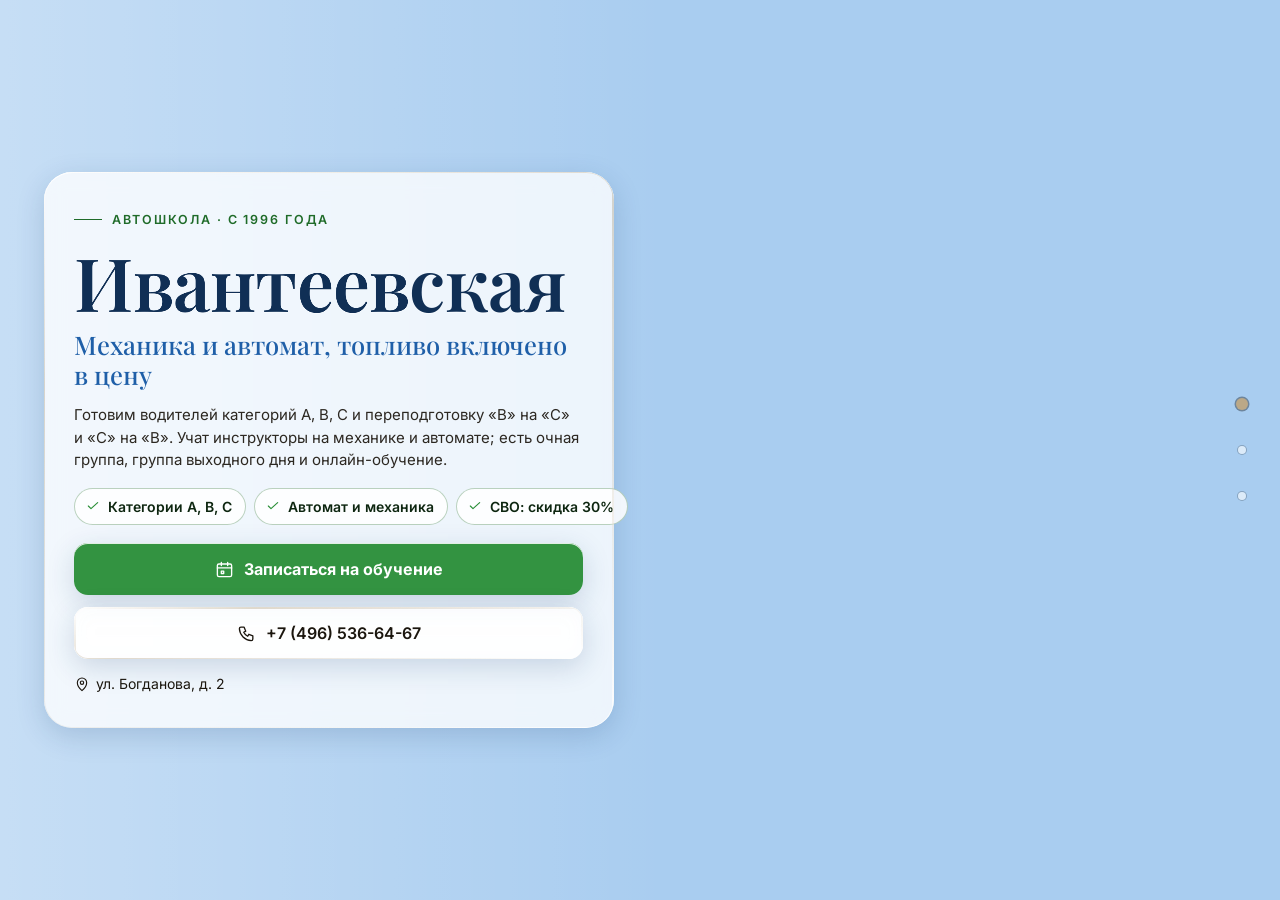
==== index.html @ 2551a3f9 "Автошкола: этап 1 — главная, цены, контакты" ====
<!DOCTYPE html>
<html lang="ru" data-theme="light">
<head>
<meta charset="utf-8">
<meta name="viewport" content="width=device-width, initial-scale=1, viewport-fit=cover">
<title>Ивантеевская школа ДОСААФ — права A, B, C в Ивантеевке, от 30 000 ₽</title>
<meta name="description" content="Автошкола в Ивантеевке, ул. Богданова, 2: категории A, B, C, переподготовка, механика и автомат, топливо включено. Курсы от 30 000 ₽. Телефон +7 (496) 536-64-67.">
<meta name="robots" content="noindex, nofollow, noarchive">
<meta name="geo.region" content="RU-SPE">
<meta name="geo.placename" content="Санкт-Петербург">
<meta name="geo.position" content="59.8944504;30.4585142">
<meta name="ICBM" content="59.8944504, 30.4585142">
<meta property="og:type" content="website">
<meta property="og:locale" content="ru_RU">
<meta property="og:site_name" content="Автошкола «Ивантеевская школа ДОСААФ»">
<meta property="og:title" content="Ивантеевская школа ДОСААФ — права A, B, C в Ивантеевке, от 30 000 ₽">
<meta property="og:description" content="Автошкола в Ивантеевке, ул. Богданова, 2: категории A, B, C, переподготовка, механика и автомат, топливо включено. Курсы от 30 000 ₽. Телефон +7 (496) 536-64-67.">
<meta name="twitter:card" content="summary_large_image">
<meta name="twitter:title" content="Ивантеевская школа ДОСААФ — права A, B, C в Ивантеевке, от 30 000 ₽">
<meta name="twitter:description" content="Автошкола в Ивантеевке, ул. Богданова, 2: категории A, B, C, переподготовка, механика и автомат, топливо включено. Курсы от 30 000 ₽. Телефон +7 (496) 536-64-67.">
<meta name="theme-color" content="#f0fef2">
<link rel="icon" href="data:image/svg+xml,%3Csvg%20xmlns%3D%22http%3A//www.w3.org/2000/svg%22%20viewBox%3D%220%200%2064%2064%22%3E%3Crect%20width%3D%2264%22%20height%3D%2264%22%20rx%3D%2214%22%20fill%3D%22%231f5fa8%22/%3E%3Ccircle%20cx%3D%2232%22%20cy%3D%2232%22%20r%3D%2217%22%20fill%3D%22none%22%20stroke%3D%22%23fff%22%20stroke-width%3D%225%22/%3E%3Ccircle%20cx%3D%2232%22%20cy%3D%2232%22%20r%3D%225%22%20fill%3D%22%23ffc54d%22/%3E%3C/svg%3E">
<script>document.documentElement.classList.add('js');try{var _i=parseInt(localStorage.getItem('nb_fs2'),10),_f=[1,1.15,1.3,1.5][_i];if(_f)document.documentElement.style.setProperty('--fs',_f)}catch(e){}</script>
<style id="hero-timing">:root{--hero-d:1.2s}</style>
<link rel="preload" as="image" href="img/hero-poster.jpg" fetchpriority="high">
<!-- шрифты лежат внутри сайта: Google Fonts у российской аудитории режется -->
<style>
@font-face{font-family:'Inter';font-style:normal;font-weight:400;font-display:swap;src:url(assets/fonts/inter-400-cyrillic-ext.woff2) format('woff2');unicode-range:U+0460-052F, U+1C80-1C8A, U+20B4, U+2DE0-2DFF, U+A640-A69F, U+FE2E-FE2F}
@font-face{font-family:'Inter';font-style:normal;font-weight:400;font-display:swap;src:url(assets/fonts/inter-400-cyrillic.woff2) format('woff2');unicode-range:U+0301, U+0400-045F, U+0490-0491, U+04B0-04B1, U+2116}
@font-face{font-family:'Inter';font-style:normal;font-weight:400;font-display:swap;src:url(assets/fonts/inter-400-latin-ext.woff2) format('woff2');unicode-range:U+0100-02BA, U+02BD-02C5, U+02C7-02CC, U+02CE-02D7, U+02DD-02FF, U+0304, U+0308, U+0329, U+1D00-1DBF, U+1E00-1E9F, U+1EF2-1EFF, U+2020, U+20A0-20AB, U+20AD-20C0, U+2113, U+2C60-2C7F, U+A720-A7FF}
@font-face{font-family:'Inter';font-style:normal;font-weight:400;font-display:swap;src:url(assets/fonts/inter-400-latin.woff2) format('woff2');unicode-range:U+0000-00FF, U+0131, U+0152-0153, U+02BB-02BC, U+02C6, U+02DA, U+02DC, U+0304, U+0308, U+0329, U+2000-206F, U+20AC, U+2122, U+2191, U+2193, U+2212, U+2215, U+FEFF, U+FFFD}
@font-face{font-family:'Inter';font-style:normal;font-weight:500;font-display:swap;src:url(assets/fonts/inter-500-cyrillic-ext.woff2) format('woff2');unicode-range:U+0460-052F, U+1C80-1C8A, U+20B4, U+2DE0-2DFF, U+A640-A69F, U+FE2E-FE2F}
@font-face{font-family:'Inter';font-style:normal;font-weight:500;font-display:swap;src:url(assets/fonts/inter-500-cyrillic.woff2) format('woff2');unicode-range:U+0301, U+0400-045F, U+0490-0491, U+04B0-04B1, U+2116}
@font-face{font-family:'Inter';font-style:normal;font-weight:500;font-display:swap;src:url(assets/fonts/inter-500-latin-ext.woff2) format('woff2');unicode-range:U+0100-02BA, U+02BD-02C5, U+02C7-02CC, U+02CE-02D7, U+02DD-02FF, U+0304, U+0308, U+0329, U+1D00-1DBF, U+1E00-1E9F, U+1EF2-1EFF, U+2020, U+20A0-20AB, U+20AD-20C0, U+2113, U+2C60-2C7F, U+A720-A7FF}
@font-face{font-family:'Inter';font-style:normal;font-weight:500;font-display:swap;src:url(assets/fonts/inter-500-latin.woff2) format('woff2');unicode-range:U+0000-00FF, U+0131, U+0152-0153, U+02BB-02BC, U+02C6, U+02DA, U+02DC, U+0304, U+0308, U+0329, U+2000-206F, U+20AC, U+2122, U+2191, U+2193, U+2212, U+2215, U+FEFF, U+FFFD}
@font-face{font-family:'Inter';font-style:normal;font-weight:600;font-display:swap;src:url(assets/fonts/inter-600-cyrillic-ext.woff2) format('woff2');unicode-range:U+0460-052F, U+1C80-1C8A, U+20B4, U+2DE0-2DFF, U+A640-A69F, U+FE2E-FE2F}
@font-face{font-family:'Inter';font-style:normal;font-weight:600;font-display:swap;src:url(assets/fonts/inter-600-cyrillic.woff2) format('woff2');unicode-range:U+0301, U+0400-045F, U+0490-0491, U+04B0-04B1, U+2116}
@font-face{font-family:'Inter';font-style:normal;font-weight:600;font-display:swap;src:url(assets/fonts/inter-600-latin-ext.woff2) format('woff2');unicode-range:U+0100-02BA, U+02BD-02C5, U+02C7-02CC, U+02CE-02D7, U+02DD-02FF, U+0304, U+0308, U+0329, U+1D00-1DBF, U+1E00-1E9F, U+1EF2-1EFF, U+2020, U+20A0-20AB, U+20AD-20C0, U+2113, U+2C60-2C7F, U+A720-A7FF}
@font-face{font-family:'Inter';font-style:normal;font-weight:600;font-display:swap;src:url(assets/fonts/inter-600-latin.woff2) format('woff2');unicode-range:U+0000-00FF, U+0131, U+0152-0153, U+02BB-02BC, U+02C6, U+02DA, U+02DC, U+0304, U+0308, U+0329, U+2000-206F, U+20AC, U+2122, U+2191, U+2193, U+2212, U+2215, U+FEFF, U+FFFD}
@font-face{font-family:'Inter';font-style:normal;font-weight:700;font-display:swap;src:url(assets/fonts/inter-700-cyrillic-ext.woff2) format('woff2');unicode-range:U+0460-052F, U+1C80-1C8A, U+20B4, U+2DE0-2DFF, U+A640-A69F, U+FE2E-FE2F}
@font-face{font-family:'Inter';font-style:normal;font-weight:700;font-display:swap;src:url(assets/fonts/inter-700-cyrillic.woff2) format('woff2');unicode-range:U+0301, U+0400-045F, U+0490-0491, U+04B0-04B1, U+2116}
@font-face{font-family:'Inter';font-style:normal;font-weight:700;font-display:swap;src:url(assets/fonts/inter-700-latin-ext.woff2) format('woff2');unicode-range:U+0100-02BA, U+02BD-02C5, U+02C7-02CC, U+02CE-02D7, U+02DD-02FF, U+0304, U+0308, U+0329, U+1D00-1DBF, U+1E00-1E9F, U+1EF2-1EFF, U+2020, U+20A0-20AB, U+20AD-20C0, U+2113, U+2C60-2C7F, U+A720-A7FF}
@font-face{font-family:'Inter';font-style:normal;font-weight:700;font-display:swap;src:url(assets/fonts/inter-700-latin.woff2) format('woff2');unicode-range:U+0000-00FF, U+0131, U+0152-0153, U+02BB-02BC, U+02C6, U+02DA, U+02DC, U+0304, U+0308, U+0329, U+2000-206F, U+20AC, U+2122, U+2191, U+2193, U+2212, U+2215, U+FEFF, U+FFFD}
@font-face{font-family:'Playfair Display';font-style:normal;font-weight:500;font-display:swap;src:url(assets/fonts/playfair-display-500-cyrillic.woff2) format('woff2');unicode-range:U+0301, U+0400-045F, U+0490-0491, U+04B0-04B1, U+2116}
@font-face{font-family:'Playfair Display';font-style:normal;font-weight:500;font-display:swap;src:url(assets/fonts/playfair-display-500-latin-ext.woff2) format('woff2');unicode-range:U+0100-02BA, U+02BD-02C5, U+02C7-02CC, U+02CE-02D7, U+02DD-02FF, U+0304, U+0308, U+0329, U+1D00-1DBF, U+1E00-1E9F, U+1EF2-1EFF, U+2020, U+20A0-20AB, U+20AD-20C0, U+2113, U+2C60-2C7F, U+A720-A7FF}
@font-face{font-family:'Playfair Display';font-style:normal;font-weight:500;font-display:swap;src:url(assets/fonts/playfair-display-500-latin.woff2) format('woff2');unicode-range:U+0000-00FF, U+0131, U+0152-0153, U+02BB-02BC, U+02C6, U+02DA, U+02DC, U+0304, U+0308, U+0329, U+2000-206F, U+20AC, U+2122, U+2191, U+2193, U+2212, U+2215, U+FEFF, U+FFFD}
@font-face{font-family:'Playfair Display';font-style:normal;font-weight:600;font-display:swap;src:url(assets/fonts/playfair-display-600-cyrillic.woff2) format('woff2');unicode-range:U+0301, U+0400-045F, U+0490-0491, U+04B0-04B1, U+2116}
@font-face{font-family:'Playfair Display';font-style:normal;font-weight:600;font-display:swap;src:url(assets/fonts/playfair-display-600-latin-ext.woff2) format('woff2');unicode-range:U+0100-02BA, U+02BD-02C5, U+02C7-02CC, U+02CE-02D7, U+02DD-02FF, U+0304, U+0308, U+0329, U+1D00-1DBF, U+1E00-1E9F, U+1EF2-1EFF, U+2020, U+20A0-20AB, U+20AD-20C0, U+2113, U+2C60-2C7F, U+A720-A7FF}
@font-face{font-family:'Playfair Display';font-style:normal;font-weight:600;font-display:swap;src:url(assets/fonts/playfair-display-600-latin.woff2) format('woff2');unicode-range:U+0000-00FF, U+0131, U+0152-0153, U+02BB-02BC, U+02C6, U+02DA, U+02DC, U+0304, U+0308, U+0329, U+2000-206F, U+20AC, U+2122, U+2191, U+2193, U+2212, U+2215, U+FEFF, U+FFFD}
/* ===== Notary site — generator stylesheet (light warm base, dark theme by toggle) ===== */
:root{
  --p100:#665230; --p90:#97825e; --p80:#bba887; --p70:#c2b9a9; --p50:#dad5ce; --p40:#e0dedb;
  --p30:#eeece9; --p20:#f1f1f0; --p10:#f8f8f8; --n100:#0e0f11; --n90:#3c404b; --n10:#fff;

  --bg:var(--p10); --bg2:var(--p20); --bg3:var(--p30); --card:var(--n10); --text:var(--n100); --muted:var(--n90);
  --line:var(--p50); --line2:var(--p40); --accent:var(--p90); --accent-d:var(--p100); --accent-l:var(--p80); --accent-soft:var(--p30);
  --on-accent:#fff; --shadow:0 1px 10px rgba(51,51,51,.10); --shadow-lg:0 12px 40px rgba(30,24,10,.14);
  --hero-ov1:rgba(14,15,17,.72); --hero-ov2:rgba(14,15,17,.30); --sec-ov:rgba(248,248,248,.72);
  --ok:#2e8b57; --bad:#b4453b;
  /* те же цвета составляющими: rgba() понимают все браузеры, color-mix() — нет */
  --bg-rgb:248,248,248; --card-rgb:255,255,255; --accent-rgb:151,130,94; --ok-rgb:46,139,87;

  --zc:var(--fs); --fs:1; --vwu:calc(1vw / var(--fs)); --vhu:calc(1vh / var(--fs));   /* масштаб текста (А−/А+) и «честные» vw/vh под ним */
  --hdr-h:68px; --bar-h:70px; --vh:calc(100*var(--vhu)); --gap:24px; --radius:14px; --radius-s:10px;
  --font:"Inter",Tahoma,Arial,sans-serif; --serif:"Playfair Display",Georgia,"Times New Roman",serif;
  --ease:cubic-bezier(.65,.05,.36,1); --speed:520ms;
}
html[data-theme="dark"]{
  --bg:#17150f; --bg2:#1d1a13; --bg3:#252117; --card:#221e15; --text:#f1ebdf; --muted:#b9ae98;
  --line:#3a3325; --line2:#2f2a1e; --accent:#c9b17f; --accent-d:#e0cf9f; --accent-l:#8d7b58; --accent-soft:#2a251a;
  --on-accent:#17150f; --shadow:0 1px 12px rgba(0,0,0,.45); --shadow-lg:0 14px 40px rgba(0,0,0,.55);
  --hero-ov1:rgba(10,9,6,.80); --hero-ov2:rgba(10,9,6,.40); --sec-ov:rgba(16,15,12,.76);
  --bg-rgb:23,21,15; --card-rgb:34,30,21; --accent-rgb:201,177,127;
}

*,*::before,*::after{box-sizing:border-box}
/* А−/А+: весь сайт — шапка, плашки, меню, формы, окна — растёт пропорционально, как при увеличении масштаба в браузере */
html{-webkit-text-size-adjust:100%;scroll-behavior:auto;zoom:var(--fs,1)}
html,body{height:100%;margin:0;overflow:hidden;background:var(--bg);color:var(--text);
  font-family:var(--font);font-size:16px;line-height:1.55;-webkit-font-smoothing:antialiased}
body{overscroll-behavior:none;position:relative}
a{color:inherit;text-decoration:none}
img{display:block;max-width:100%}
button{font:inherit;color:inherit;background:none;border:0;padding:0;cursor:pointer}
input,select,textarea{font:inherit;color:inherit}
h1,h2,h3,h4,p{margin:0}
ul{margin:0;padding:0;list-style:none}
svg{display:block}
.ico{width:22px;height:22px;stroke:currentColor;fill:none;stroke-width:1.7;stroke-linecap:round;stroke-linejoin:round;flex:none}
.vh{position:absolute!important;width:1px;height:1px;overflow:hidden;clip:rect(0 0 0 0);white-space:nowrap}

/* ---------- typography helpers ---------- */
.kicker{display:inline-flex;align-items:center;gap:10px;font-size:13px;font-weight:600;letter-spacing:.14em;text-transform:uppercase;color:var(--accent)}
.kicker::before{content:"";width:28px;height:1px;background:var(--accent)}
.h2{font-size:clamp(26px,calc(3.2*var(--vwu,1vw)),40px);font-weight:600;letter-spacing:-.02em;line-height:1.12;margin-top:10px}
.lead{color:var(--muted);font-size:17px;max-width:640px;margin-top:12px}
.sec-head{margin-bottom:28px}
#contacts .sec-head{margin-bottom:18px}

/* ---------- buttons ---------- */
.btn{display:inline-flex;align-items:center;justify-content:center;gap:10px;min-height:48px;padding:0 22px;border-radius:999px;
  font-weight:600;font-size:15px;line-height:1;border:1.5px solid transparent;transition:background .25s,color .25s,border-color .25s,transform .2s,box-shadow .25s;white-space:nowrap}
.btn:active{transform:translateY(1px)}
.btn-primary{background:var(--accent-d);color:var(--on-accent);border-color:var(--accent-d)}
.btn-primary:hover{background:var(--accent);border-color:var(--accent);color:#fff}
html[data-theme="dark"] .btn-primary:hover{color:#17150f}
.btn-ghost{border-color:var(--line);color:var(--text);background:var(--card)}
.btn-ghost:hover{border-color:var(--accent);color:var(--accent-d)}
.btn-light{background:rgba(255,255,255,.14);color:#fff;border-color:rgba(255,255,255,.55);backdrop-filter:blur(6px)}
.btn-light:hover{background:#fff;color:var(--n100)}
.btn-white{background:#fff;color:var(--n100);border-color:#fff}
.btn-white:hover{background:var(--p30);border-color:var(--p30)}
.btn .ico{width:18px;height:18px}
.btn-sm{min-height:44px;padding:0 16px;font-size:14px}

/* ---------- header ---------- */
.hdr{position:fixed;top:0;left:0;right:0;height:var(--hdr-h);z-index:200;display:flex;align-items:center;
  zoom:calc(1 / var(--zc,1)); --vwu:1vw; --vhu:1vh;   /* А−/А+ шапку не трогают: она всегда как при 100 % (страница в zoom, шапка — встречный zoom) */
  background:rgba(var(--bg-rgb),.88);backdrop-filter:blur(12px);-webkit-backdrop-filter:blur(12px);
  border-bottom:1px solid var(--line2);transition:background .3s}
.hdr-in{width:100%;max-width:1280px;margin:0 auto;padding:0 28px;display:flex;align-items:center;gap:24px}
.brand{display:flex;align-items:center;gap:12px;min-width:0;min-height:44px}
.mono-img{object-fit:contain;background:#fff;padding:2px;box-sizing:border-box}
.mono{width:42px;height:42px;border-radius:12px;background:var(--accent-d);color:var(--on-accent);display:grid;place-items:center;
  font-family:var(--serif);font-size:20px;font-weight:600;flex:none;letter-spacing:.02em}
.brand-t{display:flex;flex-direction:column;line-height:1.15;min-width:0}
.brand-n{font-weight:600;font-size:15px;white-space:nowrap;overflow:hidden;text-overflow:ellipsis}
.brand-s{font-size:13px;color:var(--muted);white-space:nowrap;overflow:hidden;text-overflow:ellipsis}
.nav{display:flex;align-items:center;gap:4px;margin-left:auto}
.nav > li{position:relative}
.nav-a{display:inline-flex;align-items:center;gap:6px;min-height:44px;padding:10px 12px;border-radius:8px;font-size:14px;font-weight:500;color:var(--text);opacity:.8;transition:opacity .2s,background .2s}
.nav-a:hover,.nav-a.cur,.nav > li.open > .nav-a{opacity:1;background:var(--bg3)}
.nav-a .chev{width:14px;height:14px;transition:transform .25s}
.nav > li.open > .nav-a .chev{transform:rotate(180deg)}
.hdr-tools{display:flex;align-items:center;gap:6px;margin-left:8px}
.tool{width:44px;height:44px;border-radius:10px;display:grid;place-items:center;color:var(--text);opacity:.8;transition:background .2s,opacity .2s}
.tool:hover{background:var(--bg3);opacity:1}
.tool .ico{width:20px;height:20px}
.tool-lang{width:auto;padding:0 10px;gap:6px;font-size:13px;font-weight:600;letter-spacing:.04em;display:flex;align-items:center}
.lang-wrap{position:relative}
.lang-dd{position:absolute;right:0;top:calc(100% + 8px);background:var(--card);border:1px solid var(--line);border-radius:12px;box-shadow:var(--shadow-lg);
  padding:6px;min-width:190px;display:none;z-index:210}
.lang-wrap.open .lang-dd{display:block}
.lang-dd button,.lang-dd a{display:flex;width:100%;align-items:center;gap:10px;min-height:44px;padding:9px 12px;border-radius:8px;font-size:14px;text-align:left}
.lang-dd button:hover,.lang-dd a:hover{background:var(--bg3)}
.lang-dd button.cur,.lang-dd a.cur{color:var(--accent-d);font-weight:600}
.lang-dd b{font-size:13px;letter-spacing:.08em;width:26px;color:var(--muted)}
.hdr-book{margin-left:4px}
.burger{display:none}
.moon,.sun{display:none}
html[data-theme="dark"] .sun{display:block}
html:not([data-theme="dark"]) .moon{display:block}

/* mega menu */
.mega{position:absolute;left:50%;top:calc(100% + 10px);transform:translateX(-50%);width:min(980px,calc(calc(100*var(--vwu,1vw)) - 40px));
  background:var(--card);border:1px solid var(--line);border-radius:16px;box-shadow:var(--shadow-lg);padding:20px;display:none;z-index:210}
.nav > li.open > .mega{display:block}
.mega-head{display:flex;justify-content:space-between;align-items:baseline;gap:16px;padding:0 6px 14px;border-bottom:1px solid var(--line2);margin-bottom:12px}
.mega-head b{font-size:14px}
.mega-head span{font-size:13px;color:var(--muted)}
.mega-grid{display:grid;grid-template-columns:repeat(2,1fr);gap:4px}
.mega-it{display:flex;gap:12px;align-items:flex-start;padding:10px 12px;border-radius:10px;text-align:left;width:100%;transition:background .2s}
.mega-it:hover{background:var(--bg3)}
.mega-it .cic{width:38px;height:38px;border-radius:10px;background:var(--accent-soft);color:var(--accent-d);display:grid;place-items:center;flex:none}
.mega-it .cic .ico{width:20px;height:20px}
.mega-it b{display:block;font-size:14px;font-weight:600}
.mega-it small{display:block;font-size:13px;color:var(--muted);line-height:1.35;margin-top:2px}
.mega-it em{font-style:normal;font-size:13px;color:var(--accent);margin-top:3px;display:block}

/* mobile menu */
.mmenu{position:fixed;top:calc(var(--hdr-h) / var(--zc,1));left:0;right:0;bottom:var(--bar-h);z-index:190;background:var(--bg);overflow-y:auto;padding:14px 18px 30px;display:none}
.mmenu.open{display:block}
.mmenu a,.mmenu .macc > button{display:flex;align-items:center;justify-content:space-between;width:100%;padding:14px 6px;border-bottom:1px solid var(--line2);font-size:17px;font-weight:500;text-align:left}
.mmenu .macc > button .chev{width:18px;height:18px;transition:transform .25s}
.mmenu .macc.open > button .chev{transform:rotate(180deg)}
.mmenu .macc-list{display:none;padding:4px 0 8px}
.mmenu .macc.open .macc-list{display:block}
.mmenu .macc-list button{display:flex;align-items:center;gap:12px;width:100%;padding:11px 8px;border-radius:10px;text-align:left;font-size:15px}
.mmenu .macc-list button:hover{background:var(--bg3)}
.mmenu .macc-list .cic{width:32px;height:32px;border-radius:8px;background:var(--accent-soft);color:var(--accent-d);display:grid;place-items:center;flex:none}
.mmenu .macc-list .cic .ico{width:17px;height:17px}
.mmenu-foot{display:flex;flex-wrap:wrap;gap:8px;margin-top:18px}
.mmenu-foot .btn{flex:1}

/* ---------- full-page scroller ---------- */
.fp{position:relative;width:100%;height:var(--vh);overflow:hidden}
.fp-track{will-change:transform;transition:transform var(--speed) var(--ease)}
.fp-track.no-anim{transition:none}
.sec{position:relative;height:var(--vh);width:100%;overflow:hidden}
.sec-scroll{height:100%;overflow-y:auto;overflow-x:hidden;display:flex;flex-direction:column;
  padding:calc(var(--hdr-h) / var(--zc,1) + 20px) 28px calc(var(--bar-h) + 96px);-webkit-overflow-scrolling:touch;scrollbar-width:thin;scrollbar-color:var(--line) transparent}
.wrap{margin:auto;width:100%;max-width:1180px}
.sec-alt{background:var(--bg2)}

/* reveal animation */
.rv{opacity:0;transform:translateY(18px);transition:opacity .7s ease,transform .7s ease;transition-delay:calc(var(--i,0) * 90ms)}
.sec.active .rv{opacity:1;transform:none}

/* side dots */
.dots{position:fixed;right:16px;top:50%;transform:translateY(-50%);z-index:150;display:flex;flex-direction:column;gap:2px}
.dots button{position:relative;width:44px;height:44px;display:grid;place-items:center}
.dots button::after{content:"";width:8px;height:8px;border-radius:50%;background:var(--muted);opacity:.45;transition:transform .25s,opacity .25s,background .25s}
.dots button:hover::after{opacity:.9}
.dots button.cur::after{background:var(--accent);opacity:1;transform:scale(1.5)}
.dots button span{position:absolute;right:32px;top:50%;transform:translateY(-50%) translateX(6px);background:var(--n100);color:#fff;font-size:13px;
  padding:5px 10px;border-radius:6px;white-space:nowrap;opacity:0;pointer-events:none;transition:opacity .2s,transform .2s}
.dots button:hover span{opacity:1;transform:translateY(-50%)}
.sec-hero ~ .dots{color:#fff}
body[data-sec="0"] .dots button::after{background:#fff}
body[data-sec="0"] .dots button.cur::after{background:var(--p80)}

.sec:not(.sec-hero) .sec-scroll{position:relative;z-index:1}

.status{display:inline-flex;align-items:center;gap:8px;padding:8px 14px 8px 10px;border-radius:999px;background:rgba(255,255,255,.12);border:1px solid rgba(255,255,255,.28);font-size:13px;backdrop-filter:blur(6px)}
.status i{width:9px;height:9px;border-radius:50%;background:#7bd389;box-shadow:0 0 0 3px rgba(123,211,137,.28)}
.status.closed i{background:#f08a7e;box-shadow:0 0 0 3px rgba(240,138,126,.28)}
.status.soon i{background:#f0c674;box-shadow:0 0 0 3px rgba(240,198,116,.28)}
.status span{opacity:.85}
.addr-link{display:inline-flex;align-items:center;gap:6px;border-bottom:1px solid currentColor;padding:13px 0 14px;margin:-13px 0 -14px;transition:color .2s}
.addr-link:hover{color:var(--accent)}
.addr-link .ico{width:16px;height:16px}

/* ---------- services ---------- */
.svc-grid{display:grid;grid-template-columns:repeat(5,1fr);gap:14px}
.svc{display:flex;flex-direction:column;align-items:flex-start;gap:10px;padding:18px 16px 16px;border-radius:var(--radius);background:var(--card);border:1px solid var(--line2);
  text-align:left;min-height:170px;transition:transform .25s,box-shadow .25s,border-color .25s;position:relative}
.svc:hover{transform:translateY(-3px);box-shadow:var(--shadow-lg);border-color:var(--accent-l)}
.svc .cic{width:44px;height:44px;border-radius:12px;background:var(--accent-soft);color:var(--accent-d);display:grid;place-items:center}
.svc b{font-size:15px;font-weight:600;line-height:1.3}
.svc small{font-size:13px;color:var(--muted);line-height:1.35}
.svc em{font-style:normal;font-size:13px;color:var(--accent);margin-top:auto;padding-top:6px;display:inline-flex;align-items:center;gap:4px}
.svc em .ico{width:12px;height:12px}

/* ---------- about ---------- */
.about{display:grid;grid-template-columns:1.15fr .85fr;gap:48px;align-items:start}
.about-txt p{color:var(--muted);margin-top:14px;font-size:16px}
.about-txt p:first-of-type{color:var(--text)}
.quote{margin-top:22px;padding:16px 20px;border-left:3px solid var(--accent);background:var(--card);border-radius:0 12px 12px 0;font-family:var(--serif);font-size:18px;line-height:1.45;color:var(--text)}
.creds{display:grid;gap:10px}
.cred{display:flex;gap:14px;align-items:center;padding:14px 16px;border-radius:12px;background:var(--card);border:1px solid var(--line2)}
.cred .cic{width:40px;height:40px;border-radius:10px;background:var(--accent-soft);color:var(--accent-d);display:grid;place-items:center;flex:none}
.cred .cic .ico{width:20px;height:20px}
.cred small{display:block;font-size:13px;color:var(--muted);text-transform:uppercase;letter-spacing:.06em}
.cred b{display:block;font-size:15px;font-weight:600;line-height:1.3}
.chips{display:flex;flex-wrap:wrap;gap:8px;margin-top:16px}
.chips li{padding:8px 14px;border-radius:999px;border:1px solid var(--accent-l);color:var(--accent-d);font-size:13.5px;font-weight:500;background:var(--card)}
.strong-lbl{margin-top:22px;font-size:13px;text-transform:uppercase;letter-spacing:.1em;color:var(--muted)}

/* ---------- how ---------- */
.steps{display:grid;grid-template-columns:repeat(5,1fr);gap:16px;position:relative;margin-top:14px}
.steps::before{content:"";position:absolute;left:8%;right:8%;top:30px;height:1px;background:var(--line)}
.step{position:relative;padding:0 8px}
.step-n{width:60px;height:60px;border-radius:50%;background:var(--card);border:1.5px solid var(--accent-l);color:var(--accent-d);display:grid;place-items:center;
  font-family:var(--serif);font-size:24px;font-weight:600;position:relative;z-index:1;transition:background .4s,color .4s}
.sec.active .step-n{animation:pop .6s var(--ease) both;animation-delay:calc(var(--i) * 140ms + 150ms)}
@keyframes pop{0%{transform:scale(.6);opacity:0}60%{transform:scale(1.08);opacity:1}100%{transform:scale(1)}}
.step b{display:block;margin-top:16px;font-size:17px;font-weight:600}
.step p{color:var(--muted);font-size:14.5px;margin-top:6px}

/* ---------- reviews ---------- */
.reviews{display:grid;grid-template-columns:300px 1fr;gap:28px;align-items:start}
.rsum{background:var(--card);border:1px solid var(--line2);border-radius:var(--radius);padding:26px 24px;text-align:center}
.rsum .big{font-family:var(--serif);font-size:64px;line-height:1;font-weight:500;color:var(--accent-d)}
.stars{display:inline-flex;gap:3px;--fill:100%}
.stars svg{width:20px;height:20px}
.stars .st{fill:var(--line);stroke:none}
.stars .st.on{fill:#e7b73b}
.stars .st.half{fill:url(#halfgrad)}
.rsum .stars{margin-top:8px}
.rsum p{color:var(--muted);font-size:13.5px;margin-top:10px;line-height:1.4}
.rsum .btn{margin-top:16px;width:100%}
.rsum .gis{display:block;margin:10px 0 -14px;padding:14px 0;font-size:13px;color:var(--accent-d);text-decoration:underline;text-underline-offset:3px}
.rgrid{display:grid;grid-template-columns:repeat(2,1fr);gap:14px}
.rev{background:var(--card);border:1px solid var(--line2);border-radius:var(--radius);padding:20px;display:flex;flex-direction:column;gap:10px}
.rev .stars svg{width:15px;height:15px}
.rev p{font-size:14.5px;line-height:1.5;flex:1}
.rev p::before{content:"“";font-family:var(--serif);color:var(--accent);font-size:22px;line-height:0;margin-right:4px;vertical-align:-6px}
.rev-meta{display:flex;flex-wrap:wrap;justify-content:space-between;gap:4px 10px;align-items:baseline;font-size:13px;color:var(--muted)}
.rev-meta b{color:var(--text);font-weight:600}
.rev-src{display:inline-flex;align-items:center;gap:5px;white-space:nowrap;margin-left:auto}
.rev-src i{width:6px;height:6px;border-radius:50%;background:var(--accent)}
.rev-sample{color:var(--muted);font-style:italic;opacity:.85}
.rev-real{color:var(--accent-d);font-weight:600}
.rev-real i{background:var(--ok)}
.rev-is-real{border-color:var(--accent-l)}
.demo-note{margin-top:14px;max-width:760px;font-size:13.5px;line-height:1.45;color:var(--muted);background:var(--accent-soft);
  border-left:3px solid var(--accent);border-radius:0 8px 8px 0;padding:8px 12px}
.rnote{margin-top:14px;font-size:13px;color:var(--muted)}

/* ---------- faq ---------- */
.faq{display:grid;grid-template-columns:1fr 1fr;gap:0 32px;align-items:start}
.faq-col{display:flex;flex-direction:column}
.fq{border-bottom:1px solid var(--line)}
.fq > button{display:flex;width:100%;align-items:center;justify-content:space-between;gap:16px;min-height:44px;padding:16px 4px;text-align:left;font-weight:600;font-size:15.5px;line-height:1.35}
.fq > button .pl{width:26px;height:26px;border-radius:50%;border:1px solid var(--line);display:grid;place-items:center;flex:none;color:var(--accent-d);transition:transform .3s,background .3s}
.fq > button .pl .ico{width:14px;height:14px}
.fq.open > button .pl{transform:rotate(45deg);background:var(--accent-soft)}
.fq-a{display:grid;grid-template-rows:0fr;transition:grid-template-rows .35s var(--ease)}
.fq.open .fq-a{grid-template-rows:1fr}
.fq-a > div{overflow:hidden}
.fq-a p{color:var(--muted);font-size:14.5px;padding:0 4px 16px;line-height:1.55}
.fq-a .faq-note{font-size:13px;color:var(--accent-d);padding-bottom:6px}
.fq-a .faq-note:empty{display:none}

/* ---------- contacts ---------- */
.contacts{display:grid;grid-template-columns:1fr 1.05fr 1fr;gap:18px;align-items:stretch}
.contacts .cbox{padding:16px 18px}
.cbox{background:var(--card);border:1px solid var(--line2);border-radius:var(--radius);padding:20px}
.cl{display:grid;gap:12px}
.cl li{display:flex;gap:12px;align-items:flex-start}
.cl .cic{width:36px;height:36px;border-radius:10px;background:var(--accent-soft);color:var(--accent-d);display:grid;place-items:center;flex:none}
.cl .cic .ico{width:18px;height:18px}
.cl small{display:block;font-size:13px;color:var(--muted);text-transform:uppercase;letter-spacing:.06em}
.cl b{display:block;font-weight:500;font-size:15px;line-height:1.4}
.cl a.tel,.cl a.mail{display:block;padding:14px 0;margin:-14px 0}
.cl a.tel:hover,.cl a.mail:hover{color:var(--accent-d)}
.hours-link{display:inline-block;font-size:13px;color:var(--accent-d);text-decoration:underline;text-underline-offset:3px;padding:14px 0;margin:-14px 0}
.cl .msgs{display:flex;gap:8px;margin-top:4px;flex-wrap:wrap}
.cl .msgs a{display:inline-flex;align-items:center;gap:6px;padding:6px 10px;border-radius:8px;border:1px solid var(--line);font-size:13px;min-height:44px}
.cl .msgs a .ico{width:16px;height:16px}
.mapbox{display:flex;flex-direction:column;gap:12px;padding:12px}
.map{flex:1;min-height:280px;border-radius:10px;overflow:hidden;border:1px solid var(--line);background:var(--bg3);position:relative}
.map iframe{width:100%;height:100%;border:0;position:absolute;inset:0}
.map-actions{display:flex;gap:8px;flex-wrap:wrap}
.map-actions .btn{flex:1;min-height:44px;font-size:14px;padding:0 12px}

/* form */
.form h3{font-size:19px;font-weight:600}
.form .fdesc{color:var(--muted);font-size:13.5px;margin-top:6px}
.fg{display:grid;gap:8px;margin-top:12px}
.f2{display:grid;grid-template-columns:1fr 1fr;gap:10px}
.fld{display:flex;flex-direction:column;gap:4px}
.fld label{font-size:13px;color:var(--muted);font-weight:500}
.fld input,.fld select,.fld textarea{width:100%;background:var(--bg);border:1px solid var(--line);border-radius:10px;padding:8px 12px;font-size:14px;transition:border-color .2s,box-shadow .2s;min-height:44px}
.fld textarea{min-height:48px;resize:vertical}
.fld input:focus,.fld select:focus,.fld textarea:focus{outline:0;border-color:var(--accent);box-shadow:0 0 0 3px rgba(var(--accent-rgb),.22)}
.fld.err input,.fld.err select{border-color:var(--bad)}
.ferr{font-size:13px;color:var(--bad);display:none}
.fld.err .ferr{display:block}
.fnote{font-size:13px;color:var(--muted);margin-top:8px;line-height:1.4}
.fok{display:none;margin-top:10px;padding:10px 12px;border-radius:10px;background:rgba(var(--ok-rgb),.12);color:var(--ok);font-size:13.5px}
.fok.show{display:block}

.foot{margin-top:18px;padding-top:12px;padding-left:250px;flex-wrap:nowrap;align-items:flex-start;border-top:1px solid var(--line2);display:flex;justify-content:space-between;gap:16px;flex-wrap:wrap;font-size:13px;color:var(--muted)}
.foot p{max-width:none}
.foot .fl{white-space:nowrap;flex:none}
.foot .fl a{margin-left:14px;padding:14px 0;margin-top:-14px;margin-bottom:-14px;display:inline-block;min-width:44px;text-align:center;text-decoration:underline;text-underline-offset:3px}

/* ---------- bottom bar ---------- */
.bar{position:fixed;inset:auto 0 0;z-index:300;background:var(--card);box-shadow:0 -1px 10px rgba(51,51,51,.1);border-top:1px solid var(--line2);
  padding:6px 0;padding-bottom:calc(6px + env(safe-area-inset-bottom,0px))}
.bar-in{display:flex;justify-content:space-around;align-items:center;max-width:1080px;margin:0 auto}
.bi{display:flex;flex-direction:column;align-items:center;gap:5px;padding:8px 24px;border-radius:10px;font-size:13.5px;line-height:1;color:var(--text);opacity:.65;
  transition:opacity .3s,background .3s,color .3s;flex:1;max-width:190px;min-width:0}
.bi span{white-space:nowrap;max-width:100%;overflow:hidden;text-overflow:ellipsis}
.bi .ico{width:24px;height:24px}
.bi:hover{opacity:1;background:var(--bg3)}
.bi.cur{opacity:1;color:var(--accent-d)}


/* ---------- modals ---------- */
.modal{position:fixed;inset:0;z-index:400;background:rgba(14,15,17,.62);display:none;align-items:center;justify-content:center;padding:20px}
.modal.open{display:flex}
.mbox{background:var(--card);color:var(--text);border-radius:18px;width:100%;max-width:560px;max-height:min(calc(86*var(--vhu,1vh)),860px);overflow:auto;padding:26px 26px 22px;position:relative;box-shadow:var(--shadow-lg);
  animation:mup .3s var(--ease)}
@keyframes mup{from{opacity:0;transform:translateY(16px) scale(.98)}to{opacity:1;transform:none}}
.mbox-lg{max-width:760px}
.mclose{position:absolute;top:12px;right:12px;width:44px;height:44px;border-radius:50%;display:grid;place-items:center;color:var(--muted)}
.mclose:hover{background:var(--bg3);color:var(--text)}
.mbox h3{font-size:22px;font-weight:600;padding-right:36px}
.mbox .msub{color:var(--muted);font-size:14px;margin-top:4px}
.hours-t{width:100%;border-collapse:collapse;margin-top:16px;font-size:15px}
.hours-t td{padding:9px 6px;border-bottom:1px solid var(--line2)}
.hours-t td:last-child{text-align:right;font-weight:500;white-space:nowrap}
.hours-t tr.today td{color:var(--accent-d);font-weight:600}
.hours-t tr.today td:first-child::after{content:" · " attr(data-today);font-weight:400;font-size:13px;color:var(--muted)}
.hours-t tr.off td:last-child{color:var(--muted);font-weight:400}
.mnote{margin-top:14px;padding:12px 14px;border-radius:10px;background:var(--bg2);font-size:13.5px;color:var(--muted)}
.mnote b{display:block;color:var(--text);margin-bottom:3px;font-size:13px}
.mcontacts{display:flex;flex-wrap:wrap;gap:8px;margin-top:14px}
.mcontacts a{display:inline-flex;align-items:center;gap:7px;min-height:44px;padding:9px 13px;border-radius:10px;border:1px solid var(--line);font-size:13.5px}
.mcontacts a .ico{width:16px;height:16px}
.mcontacts a:hover{border-color:var(--accent)}
/* способы записи: позвонить, написать на почту, заказать обратный звонок */
.bk-opts{display:grid;gap:10px;margin-top:14px}
.bk-opt{display:flex;align-items:center;gap:14px;min-height:60px;padding:10px 16px;border-radius:14px;border:1px solid var(--line);background:var(--bg3);color:var(--text);font-size:16px;font-weight:600;text-align:left;text-decoration:none;transition:border-color .2s,background .2s}
.bk-opt:hover{border-color:var(--accent);background:var(--accent-soft)}
.bk-opt .ico{width:24px;height:24px;color:var(--accent-d);flex:none}
.bk-opt small{display:block;font-weight:400;font-size:13px;color:var(--muted);margin-top:1px}
.mbox-book{max-width:440px}
/* оплата значками, подпись у общего телефона */
.pay-pills{display:flex;flex-wrap:wrap;gap:6px;margin-top:5px}
.pay-pill{display:inline-flex;align-items:center;gap:6px;padding:4px 11px 4px 9px;border-radius:999px;border:1px solid var(--line);background:var(--bg3);font-size:13px;font-weight:600;line-height:1.3;white-space:nowrap}
.pay-pill .ico{width:15px;height:15px;color:var(--accent-d)}
.pay-pill.pay-logo{background:#fff;border-color:rgba(0,0,0,.12);padding:3px 11px;min-height:28px}
.pay-pill.pay-logo img{display:block;height:17px;width:auto}
.pay-pill.pay-logo img[src$="sbp.svg"]{height:20px}

.brand-t{display:flex;flex-direction:column;justify-content:center;gap:2px;line-height:1.1;min-width:0}
.brand-s{display:block;font-size:10.5px;font-weight:600;letter-spacing:.16em;text-transform:uppercase;color:var(--muted);white-space:nowrap;overflow:visible;text-overflow:clip}
.brand-n{font-size:16px;font-weight:600;white-space:nowrap;overflow:visible;text-overflow:clip}
.nav-a{white-space:nowrap}
#navServices{position:static}
.mega{max-height:calc(calc(100*var(--vhu,1vh)) - var(--hdr-h) - 24px);overflow-y:auto;top:calc(100% + 6px);width:min(980px,calc(calc(100*var(--vwu,1vw)) - 32px))}
@media screen and (max-width:760px){.mega-grid{grid-template-columns:1fr}}
@media screen and (max-width:479px){.brand-t{display:flex}.brand-s{font-size:9px;letter-spacing:.14em}.brand-n{font-size:12.5px;white-space:normal;line-height:1.12}}
.bk-inline{grid-template-columns:repeat(3,1fr);gap:8px}
.bk-inline .bk-opt{flex-direction:column;justify-content:center;gap:5px;min-height:76px;padding:9px 6px;font-size:13.5px;text-align:center;line-height:1.2}
.bk-inline .bk-opt .ico{width:22px;height:22px}
.bk-inline .bk-opt small{display:none}
/* services modal */
.svc-list{margin-top:16px;display:grid;grid-template-columns:1fr 1fr;gap:6px}
.svc-list button{display:flex;gap:10px;align-items:center;width:100%;min-height:44px;text-align:left;padding:10px 12px;border-radius:10px;font-size:14px;line-height:1.35;border:1px solid var(--line2);background:var(--bg)}
.svc-list button:hover{border-color:var(--accent);background:var(--accent-soft)}
.svc-list button .ico{width:16px;height:16px;color:var(--accent);margin-top:2px}
.mhint{font-size:13px;color:var(--muted);margin-top:12px}
.mhead{display:flex;gap:14px;align-items:center;padding-right:36px}
.mhead .cic{width:48px;height:48px;border-radius:12px;background:var(--accent-soft);color:var(--accent-d);display:grid;place-items:center;flex:none}

/* ---------- responsive ---------- */
@media (max-width:1200px){
  .svc-grid{grid-template-columns:repeat(5,1fr)}
  .svc{min-height:160px;padding:14px}
  .svc small{display:none}
}
@media screen and (max-width:991px){
  :root{--hdr-h:62px}
  .nav,.hdr-book{display:none}
  .burger{display:grid}
  .hdr-in{padding:0 18px;gap:12px}
}
@media (max-width:991px){
  :root{--bar-h:64px}
  .sec-scroll{padding:calc(var(--hdr-h) / var(--zc,1) + 16px) 22px calc(var(--bar-h) + 96px)}
  .dots{right:8px;gap:8px}
  .dots button span{display:none}
  .svc-grid{grid-template-columns:repeat(3,1fr);gap:10px}
  .svc{min-height:0}
  .about{grid-template-columns:1fr;gap:22px}
  .steps{grid-template-columns:repeat(5,1fr);gap:10px}
  .step-n{width:48px;height:48px;font-size:20px}
  .step b{font-size:15px}.step p{font-size:13px}
  .reviews{grid-template-columns:1fr;gap:16px}
  .rsum{display:flex;align-items:center;gap:18px;text-align:left;padding:16px 18px}
  .rsum .big{font-size:44px}.rsum .stars{margin:0}.rsum p{margin:0;flex:1}.rsum .btn{margin:0;width:auto}.rsum .gis{display:none}
  .faq{grid-template-columns:1fr;gap:0}
  .contacts{grid-template-columns:1fr 1fr}
  .foot{padding-left:0}
  .contacts .form{grid-column:1 / -1}
  .map{min-height:240px}
  .bi{padding:10px 12px;font-size:13px}
}
@media (max-width:767px){
  :root{--bar-h:62px}
  .h2{font-size:26px}
  .lead{font-size:15px}
  .sec-head{margin-bottom:18px}
  .sec-scroll{padding-left:16px;padding-right:16px}
  .svc-grid{grid-template-columns:repeat(2,1fr);gap:10px}
  .svc{padding:12px;gap:8px}
  .svc .cic{width:36px;height:36px}
  .svc b{font-size:13.5px}
  .svc em{display:none}
  .steps{grid-template-columns:1fr;gap:12px}
  .steps::before{left:24px;right:auto;top:10px;bottom:10px;height:auto;width:1px}
  .step{display:grid;grid-template-columns:48px 1fr;gap:14px;align-items:start;padding:0}
  .step-n{grid-row:1 / span 2}
  .step b{margin-top:10px;grid-column:2}
  .step p{grid-column:2;margin-top:2px}
  .rgrid{display:flex;overflow-x:auto;gap:12px;scroll-snap-type:x mandatory;padding-bottom:8px;margin:0 -16px;padding-left:16px;padding-right:16px;scrollbar-width:none}
  .rgrid::-webkit-scrollbar{display:none}
  .rev{flex:0 0 82%;scroll-snap-align:start}
  .rsum{flex-wrap:wrap;gap:12px}
  .rsum p{flex-basis:100%}
  .contacts{grid-template-columns:1fr;gap:14px}
  .contacts .form{grid-column:auto}
  .cbox{padding:16px}
  .map{min-height:220px}
  .f2{grid-template-columns:1fr}
  .foot{flex-direction:column;gap:8px;padding-left:0}
  .bi{padding:8px 4px;font-size:13px;gap:4px}
  .bi .ico{width:22px;height:22px}
  .sec-scroll{padding-bottom:calc(var(--bar-h) + 66px)}
  .mmenu{padding-bottom:80px}
  .demo-note{font-size:13px;padding:7px 10px}
  .mbox{padding:22px 18px 18px;border-radius:16px}
  .svc-list{grid-template-columns:1fr}
  .dots{right:6px;gap:0}
  .dots button{width:44px;height:44px}
  .dots button::after{width:6px;height:6px}
}
@media screen and (max-width:479px){
  :root{--hdr-h:58px}
  .mono{width:36px;height:36px;font-size:17px;border-radius:10px}
  .brand-n{font-size:14px}
  /* тапы в шапке доведены до 44px (см. .tool ниже) — на самой узкой ширине
     текстовому названию рядом с логотипом уже не хватает места без обрезки,
     поэтому в шапке оставляем только логотип-ссылку */
  .tool{width:44px;height:44px}
  .tool-lang{padding:0 8px;width:auto}
  .tool-lang .ico{display:none}
}
@media (max-width:479px){
  :root{--bar-h:60px}
  .svc{padding:11px 10px}
  .svc b{font-size:13px}
  .bi{padding:6px 2px;font-size:13px;gap:4px;width:100%;max-width:none;letter-spacing:-.01em}
  .bi .ico{width:20px;height:20px}
  .bar{padding:5px 0}
  .cl b{font-size:14px}
}
@media (max-height:640px) and (min-width:768px){
  .svc{min-height:0}
}
@media (prefers-reduced-motion:reduce){
  .fp-track{transition-duration:0s}
  .rv{transition:none;opacity:1;transform:none}
}


/* пометка «демонстрационный проект» в подвале */
.foot-demo{margin-top:.5em;font-size:13px;line-height:1.45;opacity:.62}
.foot-demo a{padding:14px 0;margin:-14px 0;display:inline-block;min-width:44px;text-decoration:underline}

/* --- материалы конторы (перенесённый контент клиента) --- */
.info-links{display:flex;flex-wrap:wrap;gap:10px;justify-content:center;margin-top:26px}
.info-links .ilink{display:inline-flex;align-items:center;gap:8px;min-height:44px;padding:9px 16px;border-radius:999px;border:1px solid var(--line);background:var(--card);color:var(--text);font:inherit;font-size:14px;cursor:pointer;transition:background .2s,border-color .2s}
.info-links .ilink:hover{border-color:var(--accent-d);background:var(--bg-alt)}
.info-tabs{display:flex;flex-wrap:wrap;gap:8px;margin:14px 0 4px}
.info-tabs button{min-height:44px;padding:7px 13px;border-radius:999px;border:1px solid var(--line);background:transparent;color:var(--text);font:inherit;font-size:13px;cursor:pointer}
.info-tabs button[aria-selected="true"]{background:var(--accent-d);border-color:var(--accent-d);color:#fff}
.info-body{max-height:min(calc(56*var(--vhu,1vh)),520px);overflow:auto;margin-top:10px;padding-right:4px}
.info-note{font-size:13px;opacity:.7;margin:6px 0 10px}
.info-i{border-bottom:1px solid var(--line)}
.info-i > button{width:100%;display:flex;justify-content:space-between;align-items:center;gap:12px;padding:13px 2px;background:none;border:0;color:inherit;font:inherit;font-weight:600;text-align:left;cursor:pointer}
.info-i > button .pl{width:26px;height:26px;border-radius:50%;border:1px solid var(--line);display:grid;place-items:center;flex:none;color:var(--accent-d);transition:transform .3s,background .3s}
.info-i > button .pl .ico{width:14px;height:14px}
.info-i.open > button .pl{transform:rotate(45deg);background:var(--accent-soft)}
.info-i > div{display:none;padding:0 2px 14px;font-size:15px;line-height:1.62}
.info-i.open > div{display:block}
.info-i p{margin:0 0 10px}
.info-i h4{margin:14px 0 6px;font-size:15px}
.info-i ul{margin:0 0 10px;padding-left:20px}
.info-i li{margin:0 0 5px}
.info-i table{width:100%;border-collapse:collapse;margin:0 0 12px;font-size:14px}
.info-i th,.info-i td{border:1px solid var(--line);padding:7px 9px;text-align:left;vertical-align:top}
.info-f{display:inline-flex;align-items:center;gap:7px;margin:0 8px 8px 0;min-height:44px;padding:7px 12px;border:1px solid var(--line);border-radius:8px;font-size:13px;text-decoration:none;color:var(--accent-d)}
.info-src{display:block;font-size:13px;opacity:.55;margin-top:8px}

/* мобильный: экран должен помещаться целиком, без прокрутки внутри секции —
   поэтому убираем самое объёмное (встроенная карта заменяется кнопкой) и поджимаем формы */
@media (max-width:760px){
  .mapbox .map{display:none}
  .mapbox{padding:0;background:none;border:0}
  /* карточка со списком контактов на телефоне не нужна: адрес, телефон, часы —
     в нижней плашке; прячем её целиком, иначе остаётся пустая рамка */
  #contacts .cbox-info{display:none}
  .foot{padding-left:0;font-size:13px;gap:8px}
  .foot .fl{white-space:normal;flex:1 1 auto}
  .foot .fl a{margin:-14px 12px -14px 0;padding:14px 0;display:inline-block}
  .form .fld{margin-bottom:8px}
  .reviews .rev:nth-child(n+4){display:none}
  .creds .cred:nth-child(n+4){display:none}
  /* второстепенное на телефоне убираем: метро и оплата есть в модалке часов,
     язык и удобное время можно написать в комментарии */
  .cl li.li-metro,.cl li.li-payment{display:none}
  .fld-lang,.fld-time{display:none}
  .foot [data-i18n="foot_disclaimer"]{display:none}
  .foot{padding-top:10px;font-size:13px}
  #about .sec-head .lead,#contacts .sec-head .lead,.form .fnote{display:none}
  /* на телефоне адрес, часы и телефоны всегда под рукой в нижней плашке,
     поэтому на экране контактов оставляем форму и кнопки карты */
  #about .quote,#about .about-txt p:nth-of-type(3){display:none}
  .creds .cred:nth-child(n+3){display:none}
}

/* ---------- размер текста и режим для слабовидящих ---------- */
.tool-a span{font-weight:700;font-size:13px;line-height:1;letter-spacing:.01em}
#hcBtn[aria-pressed="true"]{border-color:var(--accent-d);color:var(--accent-d)}

html[data-hc="1"]{
  --bg:#000; --bg2:#000; --bg3:#000; --card:#000; --text:#fff; --muted:#fff;
  --line:#fff; --line2:#fff; --accent:#ffe14d; --accent-d:#ffe14d; --accent-l:#ffe14d;
  --accent-soft:#000; --on-accent:#000; --shadow:none; --shadow-lg:none;
  --hero-ov1:rgba(0,0,0,.9); --hero-ov2:rgba(0,0,0,.85); --sec-ov:rgba(0,0,0,.92);
  --bg-rgb:0,0,0; --card-rgb:0,0,0; --accent-rgb:255,225,77;
}
html[data-hc="1"] body{background:#000;color:#fff}
html[data-hc="1"] .sec-bg,html[data-hc="1"] .hero-bg,html[data-hc="1"] .sec-photo{display:none!important}
html[data-hc="1"] *{text-shadow:none!important;box-shadow:none!important;backdrop-filter:none!important}
html[data-hc="1"] .card,html[data-hc="1"] .tool,html[data-hc="1"] .btn,
html[data-hc="1"] .chip,html[data-hc="1"] .tag{border:2px solid #fff!important;background:#000!important;color:#fff!important}
html[data-hc="1"] .btn-primary{background:#ffe14d!important;color:#000!important;border-color:#ffe14d!important}
html[data-hc="1"] .btn-primary *{color:#000!important}
html[data-hc="1"] .sec-scroll :where(p,li,span,small,b,strong,h1,h2,h3,h4,td,th,div){color:#fff!important;opacity:1!important}
html[data-hc="1"] a:not(.btn):not(.nav-a){text-decoration:underline;color:#ffe14d!important}
html[data-hc="1"] :focus-visible{outline:3px solid #ffe14d;outline-offset:2px}

/* палец должен попадать и по ширине, не только по высоте — правило в самом
   конце файла, чтобы точно не быть перебитым медиа-запросами/темой выше */
.tool,.tool-lang,.brand{min-width:44px}

</style>
<link rel="stylesheet" href="css/etalon.css?v=20261112f">
<link rel="stylesheet" href="css/title-b.css?v=20261112f">
<link rel="stylesheet" href="css/nevo.css?v=20261112f">
<link rel="stylesheet" href="css/school.css?v=1">
<script type="application/ld+json">{"@context": "https://schema.org", "@type": "DrivingSchool", "name": "Автошкола «Ивантеевская школа ДОСААФ»", "telephone": "+7 (496) 536-64-67", "email": "dosaaf.iv@gmail.com", "sameAs": [], "address": {"@type": "PostalAddress", "streetAddress": "ул. Богданова, д. 2", "addressLocality": "Ивантеевка", "addressCountry": "RU"}, "geo": {"@type": "GeoCoordinates", "latitude": 55.9690774, "longitude": 37.9555345}, "department": [], "hasOfferCatalog": {"@type": "OfferCatalog", "name": "Обучение вождению", "itemListElement": [{"@type": "Offer", "itemOffered": {"@type": "Course", "name": "A  — мотоцикл — Стоимость"}, "price": "30000", "priceCurrency": "RUB"}, {"@type": "Offer", "itemOffered": {"@type": "Course", "name": "B  — механика и автомат — Стоимость"}, "price": "64000", "priceCurrency": "RUB"}, {"@type": "Offer", "itemOffered": {"@type": "Course", "name": "C  — грузовой автомобиль — Стоимость"}, "price": "59000", "priceCurrency": "RUB"}, {"@type": "Offer", "itemOffered": {"@type": "Course", "name": "B→C  — переподготовка «B» на «C» — Стоимость"}, "price": "35000", "priceCurrency": "RUB"}, {"@type": "Offer", "itemOffered": {"@type": "Course", "name": "C→B  — переподготовка «C» на «B» — Стоимость"}, "price": "34000", "priceCurrency": "RUB"}]}, "legalName": "Профессиональное образовательное учреждение «Ивантеевская школа Регионального отделения Добровольное общество содействия армии, авиации и флоту России» Московской области"}</script>
<style id="city-map-bg">
/* Фон раздела «Как нас найти» — картинка города школы */
#contacts .sec-bg{background:#1c2633}
#contacts .sec-bg .a4bg{display:none}
#contacts .sec-bg .city-bg{position:absolute;inset:0}
#contacts .sec-bg .city-bg img{opacity:1;object-fit:cover;object-position:50% 60%}
#contacts .sec-bg::after,html[data-theme="light"]:not([data-hc="1"]) #contacts .sec-bg::after{background:linear-gradient(180deg,rgba(10,22,40,.10) 0%,rgba(10,22,40,.30) 100%)}
html[data-theme="dark"] #contacts .sec-bg::after{background:rgba(5,12,24,.55)}
@media (max-width:760px){#contacts .sec-bg .city-bg img{object-position:50% 50%}}
</style>
</head>
<body data-sec="0">
<svg xmlns="http://www.w3.org/2000/svg" style="display:none" aria-hidden="true">
<!-- Font Awesome Free 5.13.0 by @fontawesome - https://fontawesome.com License - https://fontawesome.com/license/free (Icons: CC BY 4.0) --><symbol id="fa-wa" viewBox="0 0 448 512"><path fill="currentColor" stroke="none" d="M380.9 97.1C339 55.1 283.2 32 223.9 32c-122.4 0-222 99.6-222 222 0 39.1 10.2 77.3 29.6 111L0 480l117.7-30.9c32.4 17.7 68.9 27 106.1 27h.1c122.3 0 224.1-99.6 224.1-222 0-59.3-25.2-115-67.1-157zm-157 341.6c-33.2 0-65.7-8.9-94-25.7l-6.7-4-69.8 18.3L72 359.2l-4.4-7c-18.5-29.4-28.2-63.3-28.2-98.2 0-101.7 82.8-184.5 184.6-184.5 49.3 0 95.6 19.2 130.4 54.1 34.8 34.9 56.2 81.2 56.1 130.5 0 101.8-84.9 184.6-186.6 184.6zm101.2-138.2c-5.5-2.8-32.8-16.2-37.9-18-5.1-1.9-8.8-2.8-12.5 2.8-3.7 5.6-14.3 18-17.6 21.8-3.2 3.7-6.5 4.2-12 1.4-32.6-16.3-54-29.1-75.5-66-5.7-9.8 5.7-9.1 16.3-30.3 1.8-3.7.9-6.9-.5-9.7-1.4-2.8-12.5-30.1-17.1-41.2-4.5-10.8-9.1-9.3-12.5-9.5-3.2-.2-6.9-.2-10.6-.2-3.7 0-9.7 1.4-14.8 6.9-5.1 5.6-19.4 19-19.4 46.3 0 27.3 19.9 53.7 22.6 57.4 2.8 3.7 39.1 59.7 94.8 83.8 35.2 15.2 49 16.5 66.6 13.9 10.7-1.6 32.8-13.4 37.4-26.4 4.6-13 4.6-24.1 3.2-26.4-1.3-2.5-5-3.9-10.5-6.6z"/></symbol><symbol id="fa-tg" viewBox="0 0 448 512"><path fill="currentColor" stroke="none" d="M446.7 98.6l-67.6 318.8c-5.1 22.5-18.4 28.1-37.3 17.5l-103-75.9-49.7 47.8c-5.5 5.5-10.1 10.1-20.7 10.1l7.4-104.9 190.9-172.5c8.3-7.4-1.8-11.5-12.9-4.1L117.8 284 16.2 252.2c-22.1-6.9-22.5-22.1 4.6-32.7L418.2 66.4c18.4-6.9 34.5 4.1 28.5 32.2z"/></symbol><symbol id="fa-vk" viewBox="0 0 576 512"><path fill="currentColor" stroke="none" d="M545 117.7c3.7-12.5 0-21.7-17.8-21.7h-58.9c-15 0-21.9 7.9-25.6 16.7 0 0-30 73.1-72.4 120.5-13.7 13.7-20 18.1-27.5 18.1-3.7 0-9.4-4.4-9.4-16.9V117.7c0-15-4.2-21.7-16.6-21.7h-92.6c-9.4 0-15 7-15 13.5 0 14.2 21.2 17.5 23.4 57.5v86.8c0 19-3.4 22.5-10.9 22.5-20 0-68.6-73.4-97.4-157.4-5.8-16.3-11.5-22.9-26.6-22.9H38.8c-16.8 0-20.2 7.9-20.2 16.7 0 15.6 20 93.1 93.1 195.5C160.4 378.1 229 416 291.4 416c37.5 0 42.1-8.4 42.1-22.9 0-66.8-3.4-73.1 15.4-73.1 8.7 0 23.7 4.4 58.7 38.1 40 40 46.6 57.9 69 57.9h58.9c16.8 0 25.3-8.4 20.4-25-11.2-34.9-86.9-106.7-90.3-111.5-8.7-11.2-6.2-16.2 0-26.2.1-.1 72-101.3 79.4-135.6z"/></symbol>
<symbol id="ico-max" viewBox="0 0 24 24"><text x="12" y="15.6" text-anchor="middle" font-family="Arial,Helvetica,sans-serif" font-size="9.5" font-weight="700" fill="currentColor" stroke="none">max</text></symbol>
<symbol id="ico-home" viewBox="0 0 24 24"><path d="M3 11l9-8 9 8"/><path d="M5 10v10h14V10"/><path d="M10 20v-6h4v6"/></symbol>
<symbol id="ico-scroll" viewBox="0 0 24 24"><path d="M7 3h8l4 4v14H7z"/><path d="M15 3v4h4"/><path d="M10 12h6M10 16h6"/></symbol>
<symbol id="ico-heart" viewBox="0 0 24 24"><path d="M12 20s-7-4.4-7-10a4 4 0 0 1 7-2.5A4 4 0 0 1 19 10c0 5.6-7 10-7 10z"/></symbol>
<symbol id="ico-key" viewBox="0 0 24 24"><circle cx="8" cy="15" r="4"/><path d="M11 12l9-9M15 8l2 2M18 5l2 2"/></symbol>
<symbol id="ico-briefcase" viewBox="0 0 24 24"><rect x="3" y="7" width="18" height="13" rx="2"/><path d="M9 7V4h6v3M3 12h18"/></symbol>
<symbol id="ico-stamp" viewBox="0 0 24 24"><path d="M9 10V5a3 3 0 0 1 6 0v5"/><rect x="4" y="10" width="16" height="5" rx="1"/><path d="M7 15v4h10v-4"/></symbol>
<symbol id="ico-safe" viewBox="0 0 24 24"><rect x="3" y="4" width="18" height="16" rx="2"/><circle cx="12" cy="12" r="4"/><path d="M12 10v2l1.5 1.5M6 20v2M18 20v2"/></symbol>
<symbol id="ico-mail" viewBox="0 0 24 24"><rect x="3" y="5" width="18" height="14" rx="2"/><path d="M3 7l9 6 9-6"/></symbol>
<symbol id="ico-chip" viewBox="0 0 24 24"><rect x="6" y="6" width="12" height="12" rx="2"/><rect x="9" y="9" width="6" height="6"/><path d="M9 2v4M15 2v4M9 18v4M15 18v4M2 9h4M2 15h4M18 9h4M18 15h4"/></symbol>
<symbol id="ico-plus" viewBox="0 0 24 24"><circle cx="12" cy="12" r="9"/><path d="M12 8v8M8 12h8"/></symbol>
<symbol id="ico-plus-s" viewBox="0 0 24 24"><path d="M12 6v12M6 12h12"/></symbol>
<symbol id="ico-pin" viewBox="0 0 24 24"><path d="M12 22s7-6.2 7-12a7 7 0 0 0-14 0c0 5.8 7 12 7 12z"/><circle cx="12" cy="10" r="2.5"/></symbol>
<symbol id="ico-phone" viewBox="0 0 24 24"><path d="M5 4h4l2 5-2.5 1.5a11 11 0 0 0 5 5L15 13l5 2v4a2 2 0 0 1-2 2A16 16 0 0 1 3 6a2 2 0 0 1 2-2z"/></symbol>
<symbol id="ico-pen" viewBox="0 0 24 24"><path d="M4 20h4l10-10-4-4L4 16z"/><path d="M12.5 7.5l4 4"/></symbol>
<symbol id="ico-calendar" viewBox="0 0 24 24"><rect x="3" y="5" width="18" height="16" rx="2"/><path d="M3 10h18M8 3v4M16 3v4"/><path d="M8 14h3v3H8z"/></symbol>
<symbol id="ico-clock" viewBox="0 0 24 24"><circle cx="12" cy="12" r="9"/><path d="M12 7v5l3 2"/></symbol>
<symbol id="ico-telegram" viewBox="0 0 24 24"><path d="M21 4L3 11.5l6 2 2 6 3-4 5 3.5z"/><path d="M9 13.5l12-9.5"/></symbol>
<symbol id="ico-callback" viewBox="0 0 24 24"><path d="M5 4h4l2 5-2.5 1.5a11 11 0 0 0 5 5L15 13l5 2v4a2 2 0 0 1-2 2A16 16 0 0 1 3 6a2 2 0 0 1 2-2z"/><path d="M14.5 3.5h6v6M20.5 3.5l-6.5 6.5"/></symbol>
<symbol id="ico-metro" viewBox="0 0 24 24"><circle cx="12" cy="12" r="9"/><path d="M8 16V8l4 5 4-5v8"/></symbol>
<symbol id="ico-check" viewBox="0 0 24 24"><path d="M5 12l4 4L19 7"/></symbol>
<symbol id="ico-moon" viewBox="0 0 24 24"><path d="M20 14.5A8 8 0 0 1 9.5 4a8 8 0 1 0 10.5 10.5z"/></symbol>
<symbol id="ico-sun" viewBox="0 0 24 24"><circle cx="12" cy="12" r="4"/><path d="M12 2v2M12 20v2M2 12h2M20 12h2M4.9 4.9l1.4 1.4M17.7 17.7l1.4 1.4M4.9 19.1l1.4-1.4M17.7 6.3l1.4-1.4"/></symbol>
<symbol id="ico-globe" viewBox="0 0 24 24"><circle cx="12" cy="12" r="9"/><path d="M3 12h18M12 3a14 14 0 0 1 0 18M12 3a14 14 0 0 0 0 18"/></symbol>
<symbol id="ico-menu" viewBox="0 0 24 24"><path d="M4 7h16M4 12h16M4 17h16"/></symbol>
<symbol id="ico-x" viewBox="0 0 24 24"><path d="M6 6l12 12M18 6L6 18"/></symbol>
<symbol id="ico-chev" viewBox="0 0 24 24"><path d="M6 9l6 6 6-6"/></symbol>
<symbol id="ico-card" viewBox="0 0 24 24"><rect x="3" y="6" width="18" height="12" rx="2"/><path d="M3 10h18M7 15h4"/></symbol>
<symbol id="ico-cash" viewBox="0 0 24 24"><rect x="2.5" y="6" width="19" height="12" rx="2"/><circle cx="12" cy="12" r="2.6"/><path d="M6 12h.01M18 12h.01"/></symbol>
<symbol id="ico-shield" viewBox="0 0 24 24"><path d="M12 3l8 3v6c0 5-3.5 8-8 9-4.5-1-8-4-8-9V6z"/><path d="M9 12l2 2 4-4"/></symbol>
<symbol id="ico-hash" viewBox="0 0 24 24"><path d="M10 4L8 20M16 4l-2 16M4 9h17M3 15h17"/></symbol>
<symbol id="ico-users" viewBox="0 0 24 24"><circle cx="9" cy="8" r="3.5"/><path d="M2.5 20a6.5 6.5 0 0 1 13 0"/><circle cx="17" cy="9" r="2.5"/><path d="M15.5 14.5a5 5 0 0 1 6 5"/></symbol>
<symbol id="ico-award" viewBox="0 0 24 24"><circle cx="12" cy="9" r="6"/><path d="M8.5 14L7 22l5-3 5 3-1.5-8"/></symbol>
<symbol id="ico-route" viewBox="0 0 24 24"><circle cx="6" cy="18" r="2.5"/><circle cx="18" cy="6" r="2.5"/><path d="M8.5 18H14a3 3 0 0 0 0-6h-4a3 3 0 0 1 0-6h5.5"/></symbol>
<symbol id="ico-arrow" viewBox="0 0 24 24"><path d="M5 12h14M13 6l6 6-6 6"/></symbol>
<symbol id="ico-ext" viewBox="0 0 24 24"><path d="M14 4h6v6M20 4l-9 9"/><path d="M19 14v5a1 1 0 0 1-1 1H5a1 1 0 0 1-1-1V6a1 1 0 0 1 1-1h5"/></symbol>
<symbol id="ico-send" viewBox="0 0 24 24"><path d="M21 3L10 14"/><path d="M21 3l-7 18-4-7-7-4z"/></symbol>
<symbol id="ico-vk" viewBox="0 0 24 24"><rect x="3" y="3" width="18" height="18" rx="4"/><path d="M7 9c.5 4 2.5 6 5 6v-6m0 3c1.5 0 3-1.5 3-3m-3 3c1.5 0 3 1.5 3 3"/></symbol>
<symbol id="ico-copy" viewBox="0 0 24 24"><rect x="9" y="9" width="11" height="11" rx="2"/><path d="M5 15V6a2 2 0 0 1 2-2h9"/></symbol>
<symbol id="ico-eye" viewBox="0 0 24 24"><path d="M2 12s3.8-6.5 10-6.5S22 12 22 12s-3.8 6.5-10 6.5S2 12 2 12Z"/><circle cx="12" cy="12" r="3"/></symbol>
</svg>

<!-- ===== шапка: на первом экране скрыта, закрепляется со второго ===== -->
<header class="hdr" id="hdr">
  <div class="hdr-in">
    <a class="brand" href="#home" data-go="home" aria-label="Автошкола «Ивантеевская школа ДОСААФ»">
      <span class="brand-t"><span class="brand-s">Автошкола</span><span class="brand-n">Ивантеевская школа ДОСААФ</span></span>
    </a>
    <ul class="nav" id="nav"><li><a class="nav-a" href="#home" data-go="home">Главная</a></li><li><a class="nav-a" href="#services" data-go="services">Цены</a></li><li><a class="nav-a" href="#contacts" data-go="contacts">Контакты</a></li><li><a class="nav-a" href="credits.html">О сайте</a></li></ul>
    <div class="hdr-tools">
      <div class="hdr-a11y" role="group" aria-label="Размер текста, контраст и тема">
        <button class="tool tool-a" id="fsDown" type="button" title="Мельче" aria-label="Мельче"><span>А−</span></button>
        <button class="tool tool-a" id="fsUp" type="button" title="Крупнее" aria-label="Крупнее"><span>А+</span></button>
        <button class="tool" id="hcBtn" type="button" title="Для слабовидящих" aria-label="Для слабовидящих" aria-pressed="false"><svg class="ico"><use href="#ico-eye"/></svg></button>
        <button class="tool" id="themeBtn" type="button" title="Тёмная / светлая тема" aria-label="Тёмная / светлая тема"><svg class="ico moon"><use href="#ico-moon"/></svg><svg class="ico sun"><use href="#ico-sun"/></svg></button>
      </div>
      <a class="btn btn-primary btn-sm hdr-book" href="#book" data-modal="bookModal">Записаться на обучение</a>
      <a class="hdr-tel" href="tel:+74965366467" aria-label="Позвонить +7 (496) 536-64-67"><svg class="ico"><use href="#ico-phone"/></svg><span>+7 (496) 536-64-67</span></a>
      <button class="tool burger" id="burger" type="button" aria-controls="mmenu" aria-expanded="false" aria-label="Меню"><svg class="ico"><use href="#ico-menu"/></svg></button>
    </div>
  </div>
</header>

<nav class="mmenu" id="mmenu" aria-label="Меню">
  <a href="#home" data-go="home"><span>Главная</span></a>
  <a href="#services" data-go="services"><span>Цены</span></a>
  <a href="#contacts" data-go="contacts"><span>Контакты</span></a>
  <a href="credits.html"><span>О сайте</span></a>
  <div class="mm-set">
    <div class="mm-tools" role="group" aria-label="Размер текста, контраст и тема"><button type="button" data-proxy="#fsDown" aria-label="Мельче"><span>А−</span></button><button type="button" data-proxy="#fsUp" aria-label="Крупнее"><span>А+</span></button><button type="button" data-proxy="#hcBtn" aria-label="Для слабовидящих"><svg class="ico"><use href="#ico-eye"/></svg></button><button type="button" data-proxy="#themeBtn" aria-label="Тёмная / светлая тема"><svg class="ico moon"><use href="#ico-moon"/></svg><svg class="ico sun"><use href="#ico-sun"/></svg></button></div>
  </div>
  <div class="mmenu-foot">
    <a class="btn btn-primary" href="#book" data-modal="bookModal">Записаться на обучение</a>
    <a class="btn btn-ghost" href="tel:+74965366467"><svg class="ico"><use href="#ico-phone"/></svg>+7 (496) 536-64-67</a>
  </div>
</nav>

<main class="fp" id="fp">
  <div class="fp-track" id="track">

<!-- 1. HOME -->
    <section class="sec sec-hero active" id="home" data-title="nav_home">
      <div class="hero-bg" aria-hidden="true">
        <video class="hero-video" id="heroVideo" autoplay muted loop playsinline preload="auto" poster="img/hero-poster.jpg" disablepictureinpicture tabindex="-1"></video>
        <script>(function(){var v=document.getElementById('heroVideo');if(!v)return;var c=navigator.connection;if((window.matchMedia&&matchMedia('(prefers-reduced-motion:reduce)').matches)||(c&&c.saveData)){v.removeAttribute('autoplay');return}v.src=(window.matchMedia&&matchMedia('(max-width:768px)').matches)?'img/hero-video-mobile.mp4':'img/hero-video.mp4'})();</script>
        <canvas class="hero-clouds" id="heroClouds"></canvas>
      </div>
      <div class="sec-scroll"><div class="wrap">
        <div class="hero hero-plq glass glow">
          <span class="kicker rv" style="--i:0">Автошкола · с 1996 года</span>
          <h1 class="hero-h1"><span class="hw" id="heroWord">Ивантеевская</span><span class="hn rv" style="--i:1">Механика и автомат, топливо включено в цену</span></h1>
          <p class="hero-lead rv" style="--i:2">Готовим водителей категорий A, B, C и переподготовку «B» на «C» и «C» на «B». Учат инструкторы на механике и автомате; есть очная группа, группа выходного дня и онлайн-обучение.</p>
          <ul class="hero-cats rv" style="--i:3" aria-label="Обучение"><li><svg class="ico"><use href="#ico-check"/></svg>Категории A, B, C</li><li><svg class="ico"><use href="#ico-check"/></svg>Автомат и механика</li><li><svg class="ico"><use href="#ico-check"/></svg>СВО: скидка 30%</li></ul>
          <div class="hero-cta rv" style="--i:4">
            <a class="btn btn-glass btn-book glass glow" href="#book" data-modal="bookModal"><svg class="ico"><use href="#ico-calendar"/></svg><span>Записаться на обучение</span></a>
            <a class="btn btn-glass btn-call glass glow" href="tel:+74965366467"><svg class="ico"><use href="#ico-phone"/></svg><span>+7 (496) 536-64-67</span></a>
          </div>
          <p class="hero-addr rv" style="--i:5"><a class="addr-link" href="#contacts" data-go="contacts"><svg class="ico"><use href="#ico-pin"/></svg>ул. Богданова, д. 2</a></p>
          
        </div>
      </div></div>
    </section>

<!-- services -->
    <section class="sec nk-sec" id="services" data-title="nav_services">
      <div class="sec-bg" aria-hidden="true"><div class="a4bg vl-road" aria-hidden="true"><svg viewBox="0 0 1600 900" preserveAspectRatio="xMidYMax slice" focusable="false">
<rect class="vlr-band" x="0" y="520" width="1600" height="320"/><path class="vlr-edge" d="M0 524H1600M0 836H1600"/><path class="vlr-dash" d="M0 628H1600M0 732H1600"/><g class="vlr-v" style="--t:11s;--d:-2s"><g transform="translate(0 616)"><rect class="vlr-body" x="0" y="-38" width="150" height="34" rx="12"/><path class="vlr-body" d="M30 -38 L52 -66 H108 L128 -38Z"/><path class="vlr-glass" d="M58 -60 H104 L118 -40 H48Z"/><circle class="vlr-lamp" cx="146" cy="-24" r="5"/><circle class="vlr-wheel" cx="34" cy="-4" r="13"/><circle class="vlr-wheel" cx="118" cy="-4" r="13"/><rect class="vlr-plate" x="53.0" y="-35" width="44" height="26" rx="5"/><text class="vlr-plt" x="75" y="-15">B</text></g></g><g class="vlr-v" style="--t:15s;--d:-7s"><g transform="translate(0 720)"><rect class="vlr-body" x="0" y="-38" width="150" height="34" rx="12"/><path class="vlr-body" d="M30 -38 L52 -66 H108 L128 -38Z"/><path class="vlr-glass" d="M58 -60 H104 L118 -40 H48Z"/><circle class="vlr-lamp" cx="146" cy="-24" r="5"/><circle class="vlr-wheel" cx="34" cy="-4" r="13"/><circle class="vlr-wheel" cx="118" cy="-4" r="13"/><rect class="vlr-plate" x="53.0" y="-35" width="44" height="26" rx="5"/><text class="vlr-plt" x="75" y="-15">B</text></g></g><g class="vlr-v" style="--t:19s;--d:-12s"><g transform="translate(0 824)"><rect class="vlr-body" x="0" y="-38" width="150" height="34" rx="12"/><path class="vlr-body" d="M30 -38 L52 -66 H108 L128 -38Z"/><path class="vlr-glass" d="M58 -60 H104 L118 -40 H48Z"/><circle class="vlr-lamp" cx="146" cy="-24" r="5"/><circle class="vlr-wheel" cx="34" cy="-4" r="13"/><circle class="vlr-wheel" cx="118" cy="-4" r="13"/><rect class="vlr-plate" x="53.0" y="-35" width="44" height="26" rx="5"/><text class="vlr-plt" x="75" y="-15">B</text></g></g></svg></div></div>
      <div class="sec-scroll"><div class="wrap">
        <div class="sec-head glass glow"><span class="kicker rv" style="--i:0">Цены</span><h2 class="h2 rv" style="--i:1">Категории A, B, C и переподготовка</h2></div>
        <div class="cbox ac-tbl ac-c1 rv"><div class="ac-tr ac-th"><span>Курс</span><span>Стоимость</span></div><div class="ac-tr"><span class="ac-c"><i>A</i> — мотоцикл<small>Любой тип байка, объём свыше 125 куб.</small></span><b>30&nbsp;000&nbsp;₽</b></div><div class="ac-tr"><span class="ac-c"><i>B</i> — механика и автомат<small>Обучение на выбор трансмиссии</small></span><b>64&nbsp;000&nbsp;₽</b></div><div class="ac-tr"><span class="ac-c"><i>C</i> — грузовой автомобиль<small>Разрешённая масса более 3,5 т</small></span><b>59&nbsp;000&nbsp;₽</b></div><div class="ac-tr"><span class="ac-c"><i>B→C</i> — переподготовка «B» на «C»<small>Переподготовка</small></span><b>35&nbsp;000&nbsp;₽</b></div><div class="ac-tr"><span class="ac-c"><i>C→B</i> — переподготовка «C» на «B»<small>Права категории B</small></span><b>34&nbsp;000&nbsp;₽</b></div></div><div class="cbox ac-extra rv" style="--i:2">Скидка 30% на обучение участникам СВО и членам их семей (при наличии подтверждающих документов) · бесплатная подготовка водителей категории «C»</div>
        <ul class="a4-notes rv"><li><svg class="ico"><use href="#ico-calendar"/></svg><span>Очная группа, группа выходного дня и онлайн-обучение</span></li><li><svg class="ico"><use href="#ico-check"/></svg><span>Топливо и расходники включены, скрытых платежей нет</span></li><li><svg class="ico"><use href="#ico-award"/></svg><span>Скидка 30% участникам СВО и членам их семей</span></li></ul>
        <div class="a4-cta rv"><a class="btn btn-primary" href="#book" data-modal="bookModal"><svg class="ico"><use href="#ico-calendar"/></svg><span>Записаться на обучение</span></a></div>
      </div></div>
    </section>

    

    

    

    

<!-- contacts -->
    <section class="sec nk-sec" id="contacts" data-title="nav_contacts">
      <div class="sec-bg" aria-hidden="true"><picture class="city-bg"><source media="(max-width:760px)" srcset="img/city-bg-m.jpg"><img src="img/city-bg.jpg" alt="" loading="lazy" decoding="async"></picture><div class="a4bg vl-scheme" aria-hidden="true"><svg viewBox="0 0 1600 900" preserveAspectRatio="xMidYMid slice" focusable="false"><path class="vls-wave" d="M0 820 C 300 790, 700 850, 1000 810 S 1400 780, 1600 820M0 860 C 400 830, 800 890, 1600 850"/><circle class="vls-ring" cx="800" cy="450" r="16" style="animation-delay:-0.00s"/><circle class="vls-pt" cx="800" cy="450" r="9"/><circle class="vls-hub" cx="800" cy="450" r="13"/></svg></div></div>
      <div class="sec-scroll"><div class="wrap">
        <div class="sec-head glass glow"><span class="kicker rv" style="--i:0">Контакты</span><h2 class="h2 rv" style="--i:1">Как нас найти</h2></div>
        <div class="contacts nk-contacts vl-contacts">
          <div class="cbox vl-offs rv"><ul class="vl-ol vl-flat"><li><span>Ивантеевка</span><a class="addr-link" href="https://yandex.ru/maps/?ll=37.9555345,55.9690774&z=16&pt=37.9555345,55.9690774" target="_blank" rel="noopener">ул. Богданова, д. 2</a><span class="addr-note">пн–пт 08:00–20:00, сб 08:00–15:00, вс выходной</span></li></ul><p class=vl-more>Записаться на обучение можно по телефону +7 (496) 536-64-67 или заявкой на сайте.</p></div>
          <div class="cbox mapbox rv" style="--i:3">
            <a class="map-static" href="https://yandex.ru/maps/?ll=37.9555,55.9691&z=15&pt=37.9555345,55.9690774,pm2orm1" target="_blank" rel="noopener" aria-label="Открыть карту в Яндекс Картах"><img src="img/map-static.webp" width="720" height="300" alt="Карта: адреса автошколы" loading="lazy" decoding="async"><span class="map-osm">© OpenStreetMap</span></a><div class="map"><iframe data-src="https://yandex.ru/map-widget/v1/?ll=37.9555,55.9691&z=15&pt=37.9555345,55.9690774,pm2orm1" title="Карта: Автошкола «Ивантеевская школа ДОСААФ»" allowfullscreen></iframe></div>
            <p class="vl-tel"><svg class="ico"><use href="#ico-phone"/></svg><a class="tel" href="tel:+74965366467">+7 (496) 536-64-67</a><span class="addr-note"><span class="nw">пн–пт с 08:00 до 20:00</span> · <span class="nw">сб с 08:00 до 15:00, вс выходной</span></span><span class="addr-note">Ещё телефон: <a class="tel" href="tel:+79264411454">+7 (926) 441-14-54</a></span></p>
            <p class="a4-mail"><svg class="ico"><use href="#ico-mail"/></svg><a class="mail" href="mailto:dosaaf.iv@gmail.com">dosaaf.iv@gmail.com</a></p>
            <div class="map-actions"><button class="btn btn-ghost" type="button" data-modal="wayModal"><svg class="ico"><use href="#ico-metro"/></svg><span>Как добраться</span></button>
              <a class="btn btn-ghost" href="https://yandex.ru/maps/?ll=37.9555,55.9691&z=15&pt=37.9555345,55.9690774,pm2orm1" target="_blank" rel="noopener"><svg class="ico"><use href="#ico-ext"/></svg><span>На Яндекс.Картах</span></a></div>
          </div>
        </div>
      </div></div>
    </section>

    

    



  </div>
</main>

<!-- side dots -->
<nav class="dots" id="dots" aria-label="Разделы"></nav>

<!-- ===== bottom bar ===== -->
<nav class="bar" aria-label="Быстрые действия">
  <div class="bar-in">
    <a class="bi" href="https://yandex.ru/maps/?rtext=~55.9690774,37.9555345&rtt=auto" target="_blank" rel="noopener"><svg class="ico"><use href="#ico-route"/></svg><span>Маршрут</span></a>
    <a class="bi" href="tel:+74965366467"><svg class="ico"><use href="#ico-phone"/></svg><span>Позвонить</span></a>
    <a class="bi" href="#mail" data-modal="mailModal"><svg class="ico"><use href="#ico-pen"/></svg><span>Написать</span></a>
    <a class="bi" href="#book" data-modal="bookModal"><svg class="ico"><use href="#ico-calendar"/></svg><span>Записаться</span></a>
    <a class="bi" href="#hours" data-modal="hoursModal"><svg class="ico"><use href="#ico-clock"/></svg><span>Часы</span></a>
    <a class="bi" href="mailto:dosaaf.iv@gmail.com"><svg class="ico"><use href="#ico-mail"/></svg><span>Почта</span></a>
  </div>
</nav>

<!-- ===== modals ===== -->
<div class="modal" id="bookModal" role="dialog" aria-modal="true" aria-labelledby="bookTitle">
  <div class="mbox mbox-book flipc flipc-swap">
    <button class="mclose" type="button" title="Закрыть" aria-label="Закрыть"><svg class="ico"><use href="#ico-x"/></svg></button>
   <div class="flip-front">
    <h3 id="bookTitle">Как удобнее записаться на обучение?</h3>
    <div class="bk-opts">
      <button class="bk-opt" type="button" data-flip="tel"><svg class="ico"><use href="#ico-phone"/></svg><span><span>Позвонить</span><small>+7 (496) 536-64-67</small></span></button>
      <button class="bk-opt" type="button" data-flip="mail"><svg class="ico"><use href="#ico-mail"/></svg><span><span>Написать на почту</span><small>dosaaf.iv@gmail.com</small></span></button>
      <button class="bk-opt" type="button" data-flip="cb"><svg class="ico"><use href="#ico-callback"/></svg><span><span>Заказать обратный звонок</span></span></button>
    </div>
   </div>
   <div class="flip-back" data-cb-back="md" aria-hidden="true"></div>
  </div>
</div>













<div class="modal" id="wayModal" role="dialog" aria-modal="true" aria-labelledby="wayModalT">
  <div class="mbox mbox-rev">
    <button class="mclose" type="button" title="Закрыть" aria-label="Закрыть"><svg class="ico"><use href="#ico-x"/></svg></button>
    <h3 id="wayModalT">Как добраться</h3>
    <div class="nk-mbody"><ul class="nk-list"><li>Ивантеевка — ул. Богданова, д. 2</li></ul><p class="nk-note">ПОУ «Ивантеевская школа РО ДОСААФ России МО»: ул. Богданова, д. 2, Ивантеевка.</p></div>
  </div>
</div>
<div class="modal" id="mailModal" role="dialog" aria-modal="true" aria-labelledby="mailTitle">
  <div class="mbox mbox-mail">
    <button class="mclose" type="button" title="Закрыть" aria-label="Закрыть"><svg class="ico"><use href="#ico-x"/></svg></button>
    <div id="mailBox"></div>
  </div>
</div>
<div class="modal" id="hoursModal" role="dialog" aria-modal="true" aria-labelledby="hoursTitle">
  <div class="mbox">
    <button class="mclose" type="button" title="Закрыть" aria-label="Закрыть"><svg class="ico"><use href="#ico-x"/></svg></button>
    <h3 id="hoursTitle">Часы работы</h3>
    <p class="msub">Телефон автошколы +7 (496) 536-64-67: пн–пт с 08:00 до 20:00, сб с 08:00 до 15:00, вс выходной.</p>
    <table class="hours-t"><tbody id="hoursBody"></tbody></table>
        <div class="mnote"><b>Вне часов приёма</b><span>Оставьте заявку через форму на сайте или напишите на почту — ответим в ближайший рабочий день.</span></div>
    <div class="mcontacts">
      <a href="tel:+74965366467"><svg class="ico"><use href="#ico-phone"/></svg>+7 (496) 536-64-67</a>
      <a href="mailto:dosaaf.iv@gmail.com"><svg class="ico"><use href="#ico-mail"/></svg>dosaaf.iv@gmail.com</a>

      <a href="#book" data-modal="bookModal" class="mclose-go"><svg class="ico"><use href="#ico-calendar"/></svg><span>Записаться</span></a>
    </div>
  </div>
</div>


<script>window.SITE = {"hours_known": true, "slug": "ivanteevskaya-shkola-dosaaf", "lang": "ru", "langs": ["ru"], "base": "", "name": "Автошкола «Ивантеевская школа ДОСААФ»", "name_ru": "Автошкола «Ивантеевская школа ДОСААФ»", "short_name": "Ивантеевская школа ДОСААФ", "url": "", "form_to": "dosaaf.iv@gmail.com", "hours": {"mon": "08:00–20:00", "tue": "08:00–20:00", "wed": "08:00–20:00", "thu": "08:00–20:00", "fri": "08:00–20:00", "sat": "08:00–15:00", "sun": "выходной", "noappt": []}, "phones": ["+7 (496) 536-64-67"], "email": "dosaaf.iv@gmail.com", "lat": 55.9690774, "lon": 37.9555345, "i18n": {"ru": {"_name": "Русский", "_flag": "RU", "nav_home": "Главная", "nav_services": "Обучение и цены", "nav_about": "Об автошколе", "nav_how": "Поступление", "nav_reviews": "Отзывы", "nav_faq": "Вопросы", "nav_contacts": "Контакты", "nav_book": "Записаться", "theme_toggle": "Тёмная / светлая тема", "lang_label": "Язык", "btn_book": "Записаться на обучение", "btn_services": "Все услуги", "status_open": "Открыто сейчас", "status_closed": "Сейчас закрыто", "status_until": "до {t}", "status_opens": "откроется {d} в {t}", "status_today": "сегодня", "status_tomorrow": "завтра", "badge_reviews": "Отзывы на Яндекс.Картах", "badge_hint": "Открыть отзывы на Яндекс.Картах", "contacts_kicker": "Контакты", "contacts_title": "Как нас найти", "lbl_address": "Адрес", "lbl_metro": "Метро", "lbl_phone": "Телефоны", "lbl_email": "Почта", "lbl_hours": "Часы приёма", "lbl_payment": "Оплата", "btn_route": "Проложить маршрут", "btn_map": "Открыть на Яндекс.Картах", "hours_mf": "Пн–Пт", "hours_sat": "Сб", "hours_sun": "Вс", "form_title": "Записаться на приём", "form_desc": "Заполните форму — откроется ваш почтовый клиент с готовым письмом. Или позвоните +7 (496) 536-64-67.", "f_name": "Ваше имя", "f_phone": "Телефон", "f_lang": "Язык обращения", "f_service": "Направление", "f_service_ph": "Выберите направление", "f_time": "Удобное время", "f_time_ph": "Например: вторник после 15:00", "f_comment": "Комментарий", "f_comment_ph": "Кратко опишите задачу", "f_submit": "Отправить заявку", "f_note": "Нажимая кнопку, вы открываете письмо в своём почтовом приложении — проверьте и отправьте его.", "f_err_name": "Укажите имя", "f_err_phone": "Укажите телефон в формате +7 …", "f_err_service": "Выберите услугу", "f_sent": "Письмо сформировано и открыто в почтовой программе. Если оно не открылось (например, на телефоне нет почты) — скопируйте адрес и напишите нам вручную или позвоните +7 (496) 536-64-67.", "mail_subject": "Запись на обучение — автошкола «Ивантеевская школа ДОСААФ»", "mail_intro": "Заявка на обучение с сайта автошколы «Ивантеевская школа ДОСААФ»", "bar_route": "Маршрут", "bar_call": "Позвонить", "bar_write": "Написать", "bar_book": "Записаться", "bar_hours": "Часы", "bar_tg": "Telegram", "bar_mail": "Почта", "hm_title": "Часы работы", "hm_today": "сегодня", "hm_closed": "выходной", "hm_outside": "Вне часов работы", "hm_outside_text": "Оставьте заявку на сайте или напишите на почту — ответим, когда откроемся.", "day_mon": "Понедельник", "day_tue": "Вторник", "day_wed": "Среда", "day_thu": "Четверг", "day_fri": "Пятница", "day_sat": "Суббота", "day_sun": "Воскресенье", "modal_close": "Закрыть", "metro_prefix": "м. ", "aria_menu": "Меню", "aria_sections": "Разделы", "aria_quick": "Быстрые действия", "lang_switch": "Языки сайта", "mail_lbl_notary": "Автошкола", "mail_lbl_name": "Имя", "mail_lbl_phone": "Телефон", "mail_lbl_lang": "Язык", "mail_lbl_service": "Категория", "mail_lbl_time": "Удобное время", "mail_lbl_comment": "Комментарий", "mail_lbl_site": "Сайт", "lbl_messengers": "Мы на связи", "status_docs_last": "приём документов до {t}", "status_docs_over": "приём документов на сегодня закончен", "a11y_bigger": "Крупнее", "a11y_smaller": "Мельче", "a11y_contrast": "Для слабовидящих", "book_pick_title": "Как удобнее записаться?", "book_mail": "Написать на почту", "hours_line": "Пн 10:00–17:00; Вт 11:00–18:00; Ср — нет приёма; Чт 10:00–17:00; Пт 10:00–17:00; Сб, Вс — выходной", "hm_noappt": "нет приёма", "pay_cash": "Наличные", "pay_card": "Банковские карты", "cb_btn": "Заказать обратный звонок", "cb_title": "Заказать обратный звонок", "cb_sub": "Оставьте номер — откроется письмо в автошколу с просьбой перезвонить.", "cb_back": "Назад", "f_email": "Почта", "f_optional": "необязательно", "f_err_email": "Проверьте адрес почты", "cb_service": "Какое обучение нужно", "cb_service_ph": "Выберите направление", "cb_service_other": "Пока не знаю", "cb_time": "Удобное время для звонка", "cb_time_ph": "Например: завтра после 15:00", "cb_submit": "Заказать звонок", "cb_note": "Нажимая кнопку, вы открываете письмо в своём почтовом приложении — проверьте и отправьте его.", "cb_sent": "Письмо сформировано и открыто в почтовой программе. Если оно не открылось (например, на телефоне нет почты) — скопируйте адрес и напишите нам вручную или позвоните +7 (496) 536-64-67.", "mail_cb_subject": "Просьба перезвонить — автошкола «Ивантеевская школа ДОСААФ»", "mail_cb_intro": "Прошу перезвонить мне", "mail_cb_about": "по вопросу", "mail_cb_time": "Удобное время для звонка", "mail_lbl_email": "Почта", "mail_modal_title": "Написать на почту", "mail_modal_sub": "Заполните форму — откроется ваша почтовая программа с готовым письмом в автошколу.", "mail_addr_lbl": "Адрес для писем", "mail_copy": "Скопировать адрес", "mail_copied": "Адрес скопирован", "tel_title": "Позвонить", "tel_sub": "Звоните в часы приёма — ответим на вопросы и запишем на приём.", "phone_common": "учебная часть", "cat_B": "Категория B", "cat_IND": "Индивидуальное обучение", "cat_KID": "Детская автошкола", "cat_KAP": "Контраварийная подготовка", "cat_ADP": "Адаптация к своему автомобилю", "nav_docs": "Документы", "nav_team": "Преподаватели", "nav_admit": "Документы для поступления", "nav_more": "Отзывы и документы"}}, "svc": {}, "cats": [{"id": "B", "icon": "plus", "items": []}, {"id": "IND", "icon": "plus", "items": []}, {"id": "KID", "icon": "plus", "items": []}, {"id": "KAP", "icon": "plus", "items": []}, {"id": "ADP", "icon": "plus", "items": []}]};</script>
<script>
/* Notary site engine: full-page scroller, i18n, theme, menus, modals, hours status, form. No dependencies. */
(function () {
  'use strict';
  var S = window.SITE || {};
  var I18N = S.i18n || {};
  var LANGS = Object.keys(I18N);
  var $ = function (sel, root) { return (root || document).querySelector(sel); };
  var $$ = function (sel, root) { return Array.prototype.slice.call((root || document).querySelectorAll(sel)); };
  var html = document.documentElement, body = document.body;
  var lang = 'ru', dict = {};

  /* ---------- helpers ---------- */
  function fmt(str, vars) {
    return String(str).replace(/\{(\w+)\}/g, function (m, k) { return (vars && k in vars) ? vars[k] : (S.vars && k in S.vars ? S.vars[k] : m); });
  }
  function t(key, vars) { var v = dict[key]; if (v === undefined) v = (I18N.ru || {})[key]; if (v === undefined) return key; return fmt(v, vars); }
  function store(k, v) { try { if (v === undefined) return localStorage.getItem(k); localStorage.setItem(k, v); } catch (e) { return null; } }

  /* ---------- i18n ---------- */
  /* Every language is a separate static page (ru at the root, others in /<lang>/); the page already contains its
     dictionary (+ Russian as fallback), so applyLang only (re)fills the dynamic bits — hours table, status, dots. */
  function applyLang(code) {
    if (!I18N[code]) code = 'ru';
    lang = code; dict = I18N[code];
    html.setAttribute('lang', code === 'kg' ? 'ky' : code);
    $$('[data-i18n]').forEach(function (el) {
      var k = el.getAttribute('data-i18n'); var v = t(k);
      if (el.hasAttribute('data-i18n-html')) el.innerHTML = v; else el.textContent = v;
    });
    $$('[data-i18n-ph]').forEach(function (el) { el.setAttribute('placeholder', t(el.getAttribute('data-i18n-ph'))); });
    $$('[data-i18n-title]').forEach(function (el) { el.setAttribute('title', t(el.getAttribute('data-i18n-title'))); el.setAttribute('aria-label', t(el.getAttribute('data-i18n-title'))); });
    $$('.lang-dd [data-lang]').forEach(function (b) { b.classList.toggle('cur', b.getAttribute('data-lang') === code); });
    var cur = $('#langCur'); if (cur) cur.textContent = (dict._flag || code.toUpperCase());
    store('nb_lang', code);
    updateStatus(); buildDots(); buildHours();
    scheduleFit();
    if ($('#infoModal') && (infoData || S.content)) renderInfo();
  }
  function langHref(code) { return (S.base || '') + (code === 'ru' ? '' : code + '/'); }
  function initLang() {
    var page = S.lang || 'ru';
    // legacy links ?lang=xx / #lang=xx → the real language page (hash with the section is kept)
    var want = ((location.search + location.hash).match(/lang=(\w+)/) || [])[1];
    if (want && want !== page && (S.langs || []).indexOf(want) >= 0) {
      var sec = (location.hash.match(/#([a-z]+)/) || [])[1];
      location.replace(langHref(want) + (sec && sec !== 'lang' ? '#' + sec : ''));
      return;
    }
    applyLang(page);
  }

  /* ---------- theme ---------- */
  function initTheme() {
    var saved = store('nb_theme_etalon');   /* свой ключ: на github.io другие демо пишут сюда nb_theme */
    if (saved === 'light' || saved === 'dark') html.setAttribute('data-theme', saved);
    var b = $('#themeBtn'); if (b) b.addEventListener('click', function () {
      var next = html.getAttribute('data-theme') === 'dark' ? 'light' : 'dark';
      html.setAttribute('data-theme', next); store('nb_theme_etalon', next);
    });
  }

  /* ---------- размер текста и режим для слабовидящих ----------
     А−/А+ меняют масштаб всей страницы (CSS zoom на <html>): шапка, плашки, меню, формы, окна и подписи растут
     вместе. Чтобы раскладка перестраивалась так же, как при увеличении масштаба в браузере (колонки сворачиваются,
     меню шапки уходит в бургер, плашки занимают свободное место), пороги всех @media (max/min-width|height)
     пересчитываются под масштаб: «ширина окна» для вёрстки — это ширина окна ÷ масштаб. */
  var FS = [1, 1.15, 1.3, 1.5], fsNow = 1, mqList = null;
  function mqCollect() {
    mqList = [];
    function walk(rules) {
      for (var k = 0; k < rules.length; k++) {
        var r = rules[k];
        if (r.media && r.cssRules && !/^screen\b/.test(r.media.mediaText) && /(?:max|min)-(?:width|height)\s*:\s*[\d.]+px/.test(r.media.mediaText)) mqList.push({ r: r, t: r.media.mediaText });
        if (r.cssRules) walk(r.cssRules);
      }
    }
    Array.prototype.forEach.call(document.styleSheets, function (sh) { var rules; try { rules = sh.cssRules; } catch (e) { return; } if (rules) walk(rules); });
  }
  function mqScale(f) {
    if (!mqList) { if (f === 1) return; mqCollect(); }
    mqList.forEach(function (o) {
      var txt = f === 1 ? o.t : o.t.replace(/((?:max|min)-(?:width|height)\s*:\s*)([\d.]+)px/g, function (m, a, n) { return a + Math.round(n * f) + 'px'; });
      if (o.r.media.mediaText !== txt) o.r.media.mediaText = txt;
    });
  }
  function initA11y() {
    var i = parseInt(store('nb_fs2'), 10); if (isNaN(i) || i < 0 || i >= FS.length) i = 0;
    function apply() {
      fsNow = FS[i];
      html.style.setProperty('--fs', fsNow); html.setAttribute('data-fs', String(i)); store('nb_fs2', String(i));
      mqScale(fsNow);
      var d = $('#fsDown'), u = $('#fsUp');
      if (d) d.disabled = (i === 0); if (u) u.disabled = (i === FS.length - 1);
      window.dispatchEvent(new Event('resize'));                // высоты разделов пересчитать
    }
    apply();
    var u = $('#fsUp'), d = $('#fsDown');
    if (u) u.addEventListener('click', function () { if (i < FS.length - 1) { i++; apply(); } });
    if (d) d.addEventListener('click', function () { if (i > 0) { i--; apply(); } });
    if (store('nb_hc') === '1') html.setAttribute('data-hc', '1');
    var h = $('#hcBtn');
    if (h) {
      h.setAttribute('aria-pressed', html.getAttribute('data-hc') === '1' ? 'true' : 'false');
      h.addEventListener('click', function () {
        var on = html.getAttribute('data-hc') !== '1';
        if (on) html.setAttribute('data-hc', '1'); else html.removeAttribute('data-hc');
        h.setAttribute('aria-pressed', on ? 'true' : 'false'); store('nb_hc', on ? '1' : '0');
      });
    }
  }
  initA11y();

  /* ---------- full page scroller ---------- */
  var track = $('#track'), secs = track ? $$('.sec', track) : [];
  var idx = 0, vh = window.innerHeight / fsNow, lastFlip = 0, lastFlipP = -1e9, lastInner = -1e9;
  /* видимая высота: меньшее из окна и «малого» экрана (100svh — с показанными панелями браузера, адресной строкой и полоской жестов);
     на Android во встроенном браузере Telegram и в Chrome окно бывает выше видимой части — тогда низ экрана уходил под край */
  function visH() {
    var h = window.innerHeight, c = document.documentElement.clientHeight;
    if (c && c < h) h = c;
    try { var pr = document.createElement('div'); pr.style.cssText = 'position:fixed;top:0;left:0;width:0;height:100svh;visibility:hidden;pointer-events:none';
      document.body.appendChild(pr); var sv = pr.offsetHeight; pr.remove(); if (sv > 0 && sv < h) h = sv; } catch (e) { }
    /* встроенные браузеры (Telegram) иногда отдают окно выше видимой части — сверяемся с visualViewport,
       но не во время набора текста (клавиатура) и не при увеличении щипком */
    var vv = window.visualViewport, a = document.activeElement;
    if (vv && vv.scale <= 1.01 && !(a && /^(INPUT|TEXTAREA|SELECT)$/.test(a.tagName))) { var vvh = Math.floor(vv.height); if (vvh > 240 && vvh < h) h = vvh; }
    return h;
  }
  function setVh() {
    var vr = visH(); vh = vr / fsNow; html.style.setProperty('--vh', vh + 'px');   /* в «масштабных» пикселях страницы */
    html.style.setProperty('--vhr', vr + 'px');   /* та же высота в настоящих пикселях — для первого экрана (у него встречный zoom) */
    if (!track) return;
    track.classList.add('no-anim'); track.style.transform = 'translateY(' + (-idx * vh) + 'px)';
    void track.offsetHeight; track.classList.remove('no-anim');
  }
  function goTo(i, noAnim) {
    if (!track) return;
    i = Math.max(0, Math.min(secs.length - 1, i));
    var changed = i !== idx; idx = i;
    if (noAnim) track.classList.add('no-anim');
    track.style.transform = 'translateY(' + (-idx * vh) + 'px)';
    if (noAnim) { void track.offsetHeight; track.classList.remove('no-anim'); }
    body.setAttribute('data-sec', idx);
    secs.forEach(function (s, k) { s.classList.toggle('active', k === idx); });
    if (window.nkAnimSync) window.nkAnimSync();
    var id = secs[idx].id;
    $$('.dots button').forEach(function (d, k) { d.classList.toggle('cur', k === idx); });
    $$('[data-go]').forEach(function (a) { a.classList.toggle('cur', a.getAttribute('data-go') === id); });
    if (changed) { lastFlip = Date.now(); lastFlipP = performance.now(); try { history.replaceState(null, '', '#' + id); } catch (e) { } }
    closeMenus();
  }
  function goId(id) { var k = secs.findIndex(function (s) { return s.id === id; }); if (k >= 0) goTo(k); }
  function canScroll(el, dir) {
    if (!el) return false;
    if (dir > 0) return el.scrollTop + el.clientHeight < el.scrollHeight - 2;
    return el.scrollTop > 2;
  }
  function locked() { return body.classList.contains('modal-open') || body.classList.contains('menu-open'); }

  /* Колесо и тачпад. Один жест = один переход. Жест — это поток событий wheel без пауз дольше WHEEL_QUIET мс.
     Пока идёт анимация перехода и пока поток не затих, новые события только продлевают блокировку: инерция
     тачпада (десятки мелких событий подряд, иногда секунду и дольше) не листает дальше. Отдельный новый жест
     распознаётся по паузе или по явному «разгону» дельты поверх затухающего хвоста. */
  var WHEEL_QUIET = 180, WHEEL_THRESH = 36, wheelAcc = 0, wheelAt = -1e9, wheelHold = false, wheelTail = [];
  function wheelDelta(e) {
    var d = e.deltaY;
    if (e.deltaMode === 1) d *= 33; else if (e.deltaMode === 2) d *= vh;   // строки (Firefox) и страницы → пиксели
    return d;
  }
  function onWheel(e) {
    if (locked()) return;
    var sc = e.target.closest ? e.target.closest('.sec-scroll') : null;
    var d = wheelDelta(e);
    /* время берём у самого события: если страница на миг зависла, накопившиеся события не примут за новый жест */
    var ts = (e.timeStamp && e.timeStamp < 1e11) ? e.timeStamp : performance.now();
    if (Math.abs(e.deltaX) > Math.abs(e.deltaY)) return;                // horizontal (review carousel)
    if (sc && canScroll(sc, d)) { lastInner = ts; return; }              // native inner scroll
    e.preventDefault();
    var gap = ts - wheelAt; wheelAt = ts;
    var ad = Math.abs(d);
    if (gap > WHEEL_QUIET || gap < 0) { wheelHold = false; wheelAcc = 0; wheelTail = []; }   // тишина: новый жест
    wheelTail.push(ad); if (wheelTail.length > 6) wheelTail.shift();
    if (ts - lastFlipP < 620) { wheelHold = true; wheelAcc = 0; return; }          // идёт анимация перехода
    if (ts - lastInner < 350) { wheelAcc = 0; return; }                            // только что доехали до края внутри
    if (wheelHold) {
      /* тот же поток после перехода: пропускаем, пока не появится явный новый толчок */
      var before = wheelTail.slice(0, -1), base = before.length ? Math.max.apply(null, before) : 0;
      if (ad >= 60 && ad > base * 2.5) { wheelHold = false; wheelAcc = 0; } else return;
    }
    if (ad < 2) return;
    wheelAcc += d;
    if (Math.abs(wheelAcc) < WHEEL_THRESH) return;
    var dir = wheelAcc > 0 ? 1 : -1;
    wheelAcc = 0; wheelHold = true;
    goTo(idx + dir);
  }

  /* Касание. Короткий свайп (≥ 40 px или быстрый жест от 24 px) переключает экран сразу. Если внутри экрана своя
     прокрутка — сначала она: свайп, который целиком ушёл на докрутку, экран не листает; свайп, у которого после
     упора осталась «лишняя» длина, листает сразу, без второго свайпа. Пока палец ведёт — экран не двигается. */
  var tY = 0, tX = 0, tT = 0, tOn = false, tSc = null, tScroll0 = 0, tNative = false;
  function evTime(e) { return (e.timeStamp && e.timeStamp < 1e11) ? e.timeStamp : performance.now(); }
  function onTouchStart(e) {
    if (e.touches.length !== 1) { tOn = false; return; }
    var p = e.touches[0]; tY = p.clientY; tX = p.clientX; tT = evTime(e); tOn = true; tNative = false;
    tSc = e.target.closest ? e.target.closest('.sec-scroll') : null;
    tScroll0 = tSc ? tSc.scrollTop : 0;
  }
  function onTouchMove(e) {
    if (locked() || !tOn) return;
    var p = e.touches[0]; var dy = tY - p.clientY, dx = tX - p.clientX;
    if (Math.abs(dx) > Math.abs(dy)) return;                             // horizontal gesture – let it be
    if (tSc && canScroll(tSc, dy)) { tNative = true; return; }           // свой скролл внутри экрана ещё есть
    if (e.cancelable) e.preventDefault();                                 // иначе страница стоит на месте
  }
  function onTouchEnd(e) {
    if (locked() || !tOn) return;
    var p = e.changedTouches[0]; var dy = tY - p.clientY, dx = tX - p.clientX, dt = Math.max(1, evTime(e) - tT);
    tOn = false;
    if (Math.abs(dx) > Math.abs(dy)) return;
    var dir = dy > 0 ? 1 : -1;
    var used = tSc ? Math.abs(tSc.scrollTop - tScroll0) : 0;             // сколько пальцу «съела» внутренняя прокрутка
    var rest = Math.abs(dy) - used;                                       // длина свайпа сверх неё
    if (tSc && canScroll(tSc, dir)) return;                               // внутри ещё есть что докручивать — листать рано
    var fast = Math.abs(dy) / dt > 0.45;
    if (!(rest >= 40 || (fast && rest >= 24))) return;
    if (Date.now() - lastFlip < 450) return;
    goTo(idx + dir);
  }
  function onKey(e) {
    if (locked()) { if (e.key === 'Escape') { closeModals(); closeMenus(); } return; }
    var tag = (e.target.tagName || '').toLowerCase();
    if (tag === 'input' || tag === 'textarea' || tag === 'select') return;
    var sc = $('.sec-scroll', secs[idx]);
    var k = e.key;
    if (k === 'ArrowDown' || k === 'PageDown' || k === ' ') {
      e.preventDefault();
      if (canScroll(sc, 1)) { sc.scrollBy({ top: k === 'ArrowDown' ? 90 : sc.clientHeight * .8, behavior: 'smooth' }); } else goTo(idx + 1);
    } else if (k === 'ArrowUp' || k === 'PageUp') {
      e.preventDefault();
      if (canScroll(sc, -1)) { sc.scrollBy({ top: -(k === 'ArrowUp' ? 90 : sc.clientHeight * .8), behavior: 'smooth' }); } else goTo(idx - 1);
    } else if (k === 'Home') { e.preventDefault(); goTo(0); }
    else if (k === 'End') { e.preventDefault(); goTo(secs.length - 1); }
    else if (k === 'Escape') { closeMenus(); }
  }
  function buildDots() {
    var box = $('#dots'); if (!box) return;
    box.innerHTML = '';
    secs.forEach(function (s, k) {
      var b = document.createElement('button'); b.type = 'button';
      var name = t(s.getAttribute('data-title') || ('nav_' + s.id));
      b.setAttribute('aria-label', name); b.innerHTML = '<span></span>'; b.firstChild.textContent = name;
      if (k === idx) b.classList.add('cur');
      b.addEventListener('click', function () { goTo(k); });
      box.appendChild(b);
    });
  }
  function initScroller() {
    if (!track) return;
    setVh();
    window.addEventListener('resize', setVh);
    window.addEventListener('orientationchange', function () { setTimeout(setVh, 200); });
    if (window.visualViewport) visualViewport.addEventListener('resize', function () { setVh(); if (typeof scheduleFit === 'function') scheduleFit(); });
    [400, 1200, 2500].forEach(function (t) { setTimeout(function () { setVh(); if (typeof scheduleFit === 'function') scheduleFit(); }, t); });   /* панели встроенного браузера встают на место не сразу */
    window.addEventListener('wheel', onWheel, { passive: false });
    window.addEventListener('touchstart', onTouchStart, { passive: true });
    window.addEventListener('touchmove', onTouchMove, { passive: false });
    window.addEventListener('touchend', onTouchEnd, { passive: true });
    window.addEventListener('keydown', onKey);
    document.addEventListener('click', function (e) {
      var a = e.target.closest ? e.target.closest('[data-go]') : null;
      if (!a) return;
      e.preventDefault(); closeModals(); goId(a.getAttribute('data-go'));
      var f = a.getAttribute('data-focus'); if (f) setTimeout(function () { var el = $(f); if (el) el.focus({ preventScroll: true }); }, 600);
    });
    var h = location.hash.replace('#', '').replace(/lang=\w+/, '').replace(/[&?]/g, '');
    var start = h ? secs.findIndex(function (s) { return s.id === h; }) : 0;
    goTo(start > 0 ? start : 0, true);
    // prevent the page itself from scrolling on focus jumps
    window.addEventListener('scroll', function () { if (window.scrollY) window.scrollTo(0, 0); });
  }

  /* ---------- menus ---------- */
  function closeMenus() {
    $$('.nav > li.open').forEach(function (li) { li.classList.remove('open'); });
    var lw = $('.lang-wrap'); if (lw) lw.classList.remove('open');
    var mm = $('#mmenu'); if (mm && mm.classList.contains('open')) { mm.classList.remove('open'); body.classList.remove('menu-open'); }
    var bg = $('#burger'); if (bg) bg.setAttribute('aria-expanded', 'false');
  }
  function initMenus() {
    var svcLi = $('#navServices');
    if (svcLi) {
      var btn = $('.nav-a', svcLi);
      btn.addEventListener('click', function (e) { e.preventDefault(); e.stopPropagation(); var o = svcLi.classList.contains('open'); closeMenus(); if (!o) svcLi.classList.add('open'); });
      var hoverT;
      svcLi.addEventListener('mouseenter', function () { if (window.innerWidth > 991) { clearTimeout(hoverT); svcLi.classList.add('open'); } });
      svcLi.addEventListener('mouseleave', function () { if (window.innerWidth > 991) hoverT = setTimeout(function () { svcLi.classList.remove('open'); }, 180); });
    }
    var lw = $('.lang-wrap');
    if (lw) {
      $('#langBtn').addEventListener('click', function (e) { e.stopPropagation(); var o = lw.classList.contains('open'); $$('.nav > li.open').forEach(function (li) { li.classList.remove('open'); }); lw.classList.toggle('open', !o); });
      // language items are links to the static language pages; keep the current section in the hash
      $$('.lang-dd [data-lang]').forEach(function (b) { b.addEventListener('click', function (e) {
        var code = b.getAttribute('data-lang'); lw.classList.remove('open');
        if (code === lang) { e.preventDefault(); return; }
        var sec = secs[idx] ? secs[idx].id : '';
        if (b.tagName === 'A') { if (sec && sec !== 'home') b.setAttribute('href', langHref(code) + '#' + sec); return; }
        applyLang(code);
      }); });
    }
    var bg = $('#burger'), mm = $('#mmenu');
    if (bg && mm) bg.addEventListener('click', function (e) {
      e.stopPropagation();
      var o = mm.classList.contains('open');
      closeMenus();
      if (!o) { mm.classList.add('open'); body.classList.add('menu-open'); bg.setAttribute('aria-expanded', 'true'); }
    });
    $$('.macc > button').forEach(function (b) { b.addEventListener('click', function () { b.parentNode.classList.toggle('open'); }); });
    document.addEventListener('click', function (e) {
      if (e.target.closest && (e.target.closest('.nav > li.open') || e.target.closest('.lang-wrap') || e.target.closest('#mmenu') || e.target.closest('#burger'))) return;
      $$('.nav > li.open').forEach(function (li) { li.classList.remove('open'); });
      if (lw) lw.classList.remove('open');
    });
    $$('[data-cat]').forEach(function (b) { b.addEventListener('click', function (e) { e.preventDefault(); openCat(b.getAttribute('data-cat')); }); });
  }

  /* ---------- modals ---------- */
  function openModal(id) { var m = $('#' + id); if (!m) return; closeMenus(); $$('.modal.open').forEach(function (o) { if (o !== m) o.classList.remove('open'); }); m.classList.add('open'); body.classList.add('modal-open'); var c = $('.mclose', m); if (c) c.focus({ preventScroll: true }); }
  function closeModals() { $$('.modal.open').forEach(function (m) { m.classList.remove('open'); }); body.classList.remove('modal-open'); resetFlips(); }
  function initModals() {
    $$('[data-modal]').forEach(function (b) { b.addEventListener('click', function (e) { e.preventDefault(); openModal(b.getAttribute('data-modal')); }); });
    $$('.modal').forEach(function (m) {
      m.addEventListener('click', function (e) { if (e.target === m) closeModals(); });
      $$('.mclose', m).forEach(function (c) { c.addEventListener('click', closeModals); });
    });
    document.addEventListener('keydown', function (e) { if (e.key === 'Escape') closeModals(); });
  }

  /* ---------- services category modal ---------- */
  var cats = S.cats || [];
  function catById(id) { for (var i = 0; i < cats.length; i++) if (cats[i].id === id) return cats[i]; return null; }
  function openCat(id) {
    var c = catById(id); if (!c) return;
    var m = $('#svcModal'); if (!m) return;
    $('#svcTitle', m).textContent = t('cat_' + c.id);
    $('#svcDesc', m).textContent = t('cat_' + c.id + '_d');
    var ic = $('#svcIcon', m); var tpl = $('#ico-' + c.icon); ic.innerHTML = tpl ? tpl.innerHTML : '';
    var list = $('#svcList', m); list.innerHTML = '';
    var tr = (S.svc && S.svc[c.id]) || [];          // translated names for the page language; missing → Russian original
    c.items.forEach(function (ru, i) {
      var name = (lang !== 'ru' && tr[i]) ? tr[i] : ru;
      var b = document.createElement('button'); b.type = 'button';
      var chk = $('#ico-check'); b.innerHTML = (chk ? chk.innerHTML : '') + '<span></span>'; b.lastChild.textContent = name;
      // the request e-mail is read by a Russian-speaking office: translated name + Russian original
      b.addEventListener('click', function () { pickService(c.id, name === ru ? ru : name + ' (' + ru + ')'); });
      list.appendChild(b);
    });
    var bk = $('#svcBook', m); bk.onclick = function () { var sel = $('#fService'); if (sel) sel.value = c.id; closeModals(); openModal('bookModal'); };
    openModal('svcModal');
  }
  function pickService(catId, item) {
    closeModals();
    var sel = $('#fService'); if (sel) sel.value = catId;
    var cm = $('#fComment'); if (cm && item) cm.value = item;
    goId('contacts');
    setTimeout(function () { var n = $('#fName'); if (n) n.focus({ preventScroll: true }); }, 600);
  }

  /* ---------- hours / status ---------- */
  var DAYS = ['sun', 'mon', 'tue', 'wed', 'thu', 'fri', 'sat'];
  function mskNow() { var d = new Date(); return new Date(d.getTime() + (d.getTimezoneOffset() + 180) * 60000); }
  function parseRange(s) { var m = String(s || '').match(/(\d{1,2}):(\d{2})\s*[–—-]\s*(\d{1,2}):(\d{2})/); if (!m) return null; return { o: +m[1] * 60 + +m[2], c: +m[3] * 60 + +m[4], os: m[1].padStart(2, '0') + ':' + m[2], cs: m[3].padStart(2, '0') + ':' + m[4] }; }
  function dayRange(dow) { var h = S.hours || {}; return parseRange(h[DAYS[dow]]); }
  /* Приём документов заканчивается раньше закрытия конторы (hours.doc).
     Отсюда три состояния «светофора»: зелёный — работаем и принимаем документы,
     жёлтый — открыто, но приём документов кончается/закончился, красный — закрыто.
     Всё считается по реальному расписанию, ничего не выдумывается. */
  function docMins(dow) {
    var h = S.hours || {}, doc = h.doc; if (!doc) return null;
    var v = dow === 0 ? doc.sun : dow === 6 ? doc.sat : doc.mon_fri;
    var m = String(v || '').match(/(\d{1,2}):(\d{2})/); if (!m) return null;
    return { m: +m[1] * 60 + +m[2], s: m[1].padStart(2, '0') + ':' + m[2] };
  }
  function updateStatus() {
    var el = $('#status'); if (!el) return;
    var now = mskNow(), dow = now.getDay(), mins = now.getHours() * 60 + now.getMinutes();
    var r = dayRange(dow), open = r && mins >= r.o && mins < r.c;
    var soon = false;
    var txt;
    if (open) {
      var dm = docMins(dow);
      if (dm && mins >= dm.m) { soon = true; txt = t('status_open') + ' · ' + t('status_docs_over'); }
      else if (dm && mins >= dm.m - 30) { soon = true; txt = t('status_open') + ' · ' + t('status_docs_last', { t: dm.s }); }
      else txt = t('status_open') + ' · ' + t('status_until', { t: r.cs });
    }
    else {
      var when = null, d = dow, add = 0;
      if (r && mins < r.o) when = { d: t('status_today'), t: r.os };
      else for (var i = 1; i <= 7 && !when; i++) { var rr = dayRange((dow + i) % 7); if (rr) when = { d: i === 1 ? t('status_tomorrow') : t('day_' + DAYS[(dow + i) % 7]).toLowerCase(), t: rr.os }; }
      txt = t('status_closed') + (when ? ' · ' + t('status_opens', when) : '');
    }
    el.classList.toggle('closed', !open);
    el.classList.toggle('soon', !!soon);
    $('span', el).textContent = txt;
  }
  function buildHours() {
    var tb = $('#hoursBody'); if (!tb) return;
    var h = S.hours || {}, dow = mskNow().getDay(); tb.innerHTML = '';
    for (var i = 1; i <= 7; i++) {
      var d = i % 7, key = DAYS[d], val = h[key];
      var r = parseRange(val), tr = document.createElement('tr');
      if (d === dow) { tr.className = 'today'; }
      if (!r) tr.classList.add('off');
      var td1 = document.createElement('td'); td1.textContent = t('day_' + key); td1.setAttribute('data-today', t('hm_today'));
      var td2 = document.createElement('td'); td2.textContent = r ? (r.os + ' – ' + r.cs) : t((h.noappt || []).indexOf(key) >= 0 ? 'hm_noappt' : 'hm_closed');
      tr.appendChild(td1); tr.appendChild(td2); tb.appendChild(tr);
    }
  }

  /* ---------- stars ---------- */
  var starN = 0;
  function starsHtml(rating) {
    var out = '', r = Math.max(0, Math.min(5, parseFloat(String(rating).replace(',', '.')) || 0));
    var path = 'M12 2.5l2.9 6.1 6.6.8-4.9 4.6 1.3 6.6L12 17.4l-5.9 3.2 1.3-6.6L2.5 9.4l6.6-.8z';
    for (var i = 0; i < 5; i++) {
      var p = Math.max(0, Math.min(1, r - i)), id = 'sc' + (starN++);
      out += '<svg viewBox="0 0 24 24" aria-hidden="true"><path class="st" d="' + path + '"/>';
      if (p > 0) out += '<clipPath id="' + id + '"><rect x="0" y="0" width="' + (24 * p).toFixed(1) + '" height="24"/></clipPath><path class="st on" clip-path="url(#' + id + ')" d="' + path + '"/>';
      out += '</svg>';
    }
    return out;
  }
  function initStars() { $$('[data-stars]').forEach(function (el) { el.innerHTML = starsHtml(el.getAttribute('data-stars')); }); }

  /* ---------- FAQ ---------- */
  function initFaq() {
    $$('.fq > button').forEach(function (b) {
      b.addEventListener('click', function () {
        var it = b.parentNode, open = it.classList.contains('open');
        it.classList.toggle('open', !open); b.setAttribute('aria-expanded', String(!open));
      });
    });
    var first = $('.fq');
    if (first && window.innerWidth / fsNow > 760) { first.classList.add('open'); $('button', first).setAttribute('aria-expanded', 'true'); }
  }

  /* ---------- form ---------- */
  function initForm() {
    var f = $('#bookForm'); if (!f) return;
    function setErr(id, on) { var fl = $('#' + id).closest('.fld'); fl.classList.toggle('err', !!on); }
    f.addEventListener('submit', function (e) {
      e.preventDefault();
      var name = $('#fName').value.trim(), phone = $('#fPhone').value.trim(), svc = $('#fService'), ok = true;
      var digits = phone.replace(/\D/g, '');
      setErr('fName', name.length < 2); if (name.length < 2) ok = false;
      setErr('fPhone', digits.length < 10); if (digits.length < 10) ok = false;
      setErr('fService', !svc.value); if (!svc.value) ok = false;
      if (!ok) return;
      var svcName = svc.options[svc.selectedIndex].textContent;
      var notaryName = S.name_ru && S.name_ru !== S.name ? S.name + ' / ' + S.name_ru : (S.name || '');
      var lines = [t('mail_intro'), '',
        t('mail_lbl_notary') + ': ' + notaryName,
        t('mail_lbl_name') + ': ' + name,
        t('mail_lbl_phone') + ': ' + phone,
        t('mail_lbl_lang') + ': ' + $('#fLang').value,
        t('mail_lbl_service') + ': ' + svcName,
        t('mail_lbl_time') + ': ' + ($('#fTime').value.trim() || '—'),
        t('mail_lbl_comment') + ': ' + ($('#fComment').value.trim() || '—'), '',
        t('mail_lbl_site') + ': ' + (S.url || location.href)];
      var href = 'mailto:' + (S.form_to || '') + '?subject=' + encodeURIComponent(t('mail_subject')) + '&body=' + encodeURIComponent(lines.join('\n'));
      window.location.href = href;
      showSent($('#fOk'), 'f_sent');
    });
    $$('input,select,textarea', f).forEach(function (el) { el.addEventListener('input', function () { el.closest('.fld').classList.remove('err'); }); });
  }


  /* ---------- обратный звонок: плашка переворачивается (3D flip) в форму; без серверов — письмо через mailto ---------- */
  function flipCard(card, toBack, done, mid) {
    var front = $('.flip-front', card), back = $('.flip-back', card);
    function swap() {
      if (mid) mid();   /* в момент, когда плашка стоит ребром: смена вида и высоты не видна */
      card.classList.toggle('show-back', toBack);
      if (front) front.setAttribute('aria-hidden', toBack ? 'true' : 'false');
      if (back) back.setAttribute('aria-hidden', toBack ? 'false' : 'true');
    }
    var reduced = window.matchMedia && matchMedia('(prefers-reduced-motion:reduce)').matches;
    if (reduced || !card.animate || card._flipping) { if (!card._flipping) { swap(); if (done) done(); } return; }
    card._flipping = true;
    var P = 'perspective(1500px) ';
    var out = card.animate([{ transform: P + 'rotateY(0deg) scale(1)' }, { transform: P + 'rotateY(90deg) scale(.94)' }],
      { duration: 360, easing: 'cubic-bezier(.55,0,.9,.55)', fill: 'forwards' });
    out.onfinish = function () {
      swap();
      var inn = card.animate([{ transform: P + 'rotateY(-90deg) scale(.94)' }, { transform: P + 'rotateY(0deg) scale(1)' }],
        { duration: 620, easing: 'cubic-bezier(.2,.9,.3,1.18)' });
      out.cancel();
      inn.onfinish = function () { card._flipping = false; if (done) done(); };
    };
  }
  function resetFlips() { $$('.flipc.show-back').forEach(function (c) { c.classList.remove('show-back'); showView(c, null); var f = $('.flip-front', c), b = $('.flip-back', c); if (f) f.setAttribute('aria-hidden', 'false'); if (b) b.setAttribute('aria-hidden', 'true'); }); }
  function cbHTML(p) {
    var opts = '<option value="" selected disabled>' + esch(t('cb_service_ph')) + '</option>' +
      (S.cats || []).map(function (c) { var n = t('cat_' + c.id); return '<option value="' + esch(n) + '">' + esch(n) + '</option>'; }).join('') +
      '<option value="' + esch(t('cb_service_other')) + '">' + esch(t('cb_service_other')) + '</option>';
    function fld(id, label, input, err, opt) {
      return '<div class="fld"><label for="' + id + '">' + esch(label) + (opt ? ' <span class="opt">(' + esch(t('f_optional')) + ')</span>' : '') + '</label>' + input + (err ? '<span class="ferr">' + esch(err) + '</span>' : '') + '</div>';
    }
    return '<h3>' + esch(t('cb_title')) + '</h3><p class="fdesc">' + esch(t('cb_sub')) + '</p>' +
      '<form class="fg cb-form" novalidate>' +
      '<div class="f2">' +
        fld('cb' + p + 'Name', t('f_name'), '<input id="cb' + p + 'Name" name="name" type="text" autocomplete="name" required>', t('f_err_name')) +
        fld('cb' + p + 'Phone', t('f_phone'), '<input id="cb' + p + 'Phone" name="phone" type="tel" inputmode="tel" autocomplete="tel" placeholder="+7 " required>', t('f_err_phone')) +
      '</div><div class="f2">' +
        fld('cb' + p + 'Email', t('f_email'), '<input id="cb' + p + 'Email" name="email" type="email" inputmode="email" autocomplete="email" placeholder="name@example.ru">', t('f_err_email'), true) +
        fld('cb' + p + 'Service', t('cb_service'), '<select id="cb' + p + 'Service" name="service" required>' + opts + '</select>', t('f_err_service')) +
      '</div>' +
      fld('cb' + p + 'Time', t('cb_time'), '<input id="cb' + p + 'Time" name="time" type="text" placeholder="' + esch(t('cb_time_ph')) + '">', '', true) +
      '<div class="cb-actions"><button class="btn btn-ghost cb-back-btn" type="button"><svg class="ico" style="transform:rotate(180deg)"><use href="#ico-arrow"/></svg><span>' + esch(t('cb_back')) + '</span></button>' +
      '<button class="btn btn-primary" type="submit"><svg class="ico"><use href="#ico-send"/></svg><span>' + esch(t('cb_submit')) + '</span></button></div>' +
      '<p class="fnote">' + esch(t('cb_note')) + '</p>' +
      (dict.pd_note || (I18N.ru || {}).pd_note ? '<p class="pd-note">' + esch(t('pd_note')) + ' <a href="' + esch((S.base || '') + 'politika.html') + '" target="_blank" rel="noopener">' + esch(t('pd_link')) + '</a></p>' : '') + '<p class="fok"></p></form>';
  }
  /* Обратная сторона плашки «Записаться на приём» — три вида: обратный звонок (cb), письмо (mail), телефон (tel).
     Показывается один, остальные скрыты; «Назад» переворачивает плашку обратно. Тот же 3D-переворот. */
  function telHTML() {
    var h = S.hours || {}, dow = mskNow().getDay(), rows = '';
    for (var i = 1; i <= 7; i++) {
      var d = i % 7, key = DAYS[d], r = parseRange(h[key]);
      rows += '<tr class="' + (d === dow ? 'today ' : '') + (r ? '' : 'off') + '"><td data-today="' + esch(t('hm_today')) + '">' + esch(t('day_' + key)) + '</td><td>' +
        esch(r ? (r.os + ' – ' + r.cs) : t((h.noappt || []).indexOf(key) >= 0 ? 'hm_noappt' : 'hm_closed')) + '</td></tr>';
    }
    var num = (S.phones || [])[0] || '', href = 'tel:' + num.replace(/[^\d+]/g, '');
    return '<h3>' + esch(t('tel_title')) + '</h3><p class="fdesc">' + esch(t('tel_sub')) + '</p>' +
      '<a class="tel-num" href="' + esch(href) + '">' + esch(num) + '</a>' +
      (S.phone2 ? '<a class="tel-num2" href="tel:' + esch(S.phone2.replace(/[^\d+]/g, '')) + '"><b>' + esch(S.phone2) + '</b><span>' + esch(t('phone_common')) + '</span></a>' : '') +
      '<a class="btn btn-primary tel-call" href="' + esch(href) + '"><svg class="ico"><use href="#ico-phone"/></svg><span>' + esch(t('bar_call')) + '</span></a>' +
      '<div class="tel-hours"><b>' + esch(t('lbl_hours')) + '</b><table class="hours-t hours-mini"><tbody>' + rows + '</tbody></table></div>' +
      '<div class="cb-actions solo"><button class="btn btn-ghost cb-back-btn" type="button"><svg class="ico" style="transform:rotate(180deg)"><use href="#ico-arrow"/></svg><span>' + esch(t('cb_back')) + '</span></button></div>';
  }
  function showView(card, v) {   /* v = null — все виды скрыты, плашка по высоте равна лицевой стороне */
    var back = $('.flip-back', card); if (!back) return;
    $$('.fb-view', back).forEach(function (el) { el.hidden = !v || el.getAttribute('data-view') !== v; });
    if (v) card.setAttribute('data-view', v);
  }
  function initCallback() {
    $$('[data-cb-back]').forEach(function (back) {
      var card = back.closest('.flipc'), p = back.getAttribute('data-cb-back');
      back.innerHTML = '<div class="fb-view" data-view="cb">' + cbHTML(p) + '</div>' +
        '<div class="fb-view" data-view="mail" hidden>' + mailHTML(p, true) + '</div>' +
        '<div class="fb-view" data-view="tel" hidden>' + telHTML() + '</div>';
      showView(card, null); card.setAttribute('data-view', 'cb');
      var form = $('.cb-form', back), ok = $('.fok', form);
      $$('.cb-back-btn', back).forEach(function (bb) {
        bb.addEventListener('click', function () {
          var v = card.getAttribute('data-view');
          flipCard(card, false, function () { var b = $('[data-flip="' + v + '"]', card); if (b) b.focus({ preventScroll: true }); }, function () { showView(card, null); });
        });
      });
      bindMailForm($('.ml-form', back));
      $$('input,select', form).forEach(function (el) { el.addEventListener('input', function () { el.closest('.fld').classList.remove('err'); }); el.addEventListener('change', function () { el.closest('.fld').classList.remove('err'); }); });
      form.addEventListener('submit', function (e) {
        e.preventDefault();
        var q = function (n) { return form.elements[n]; };
        var name = q('name').value.trim(), phone = q('phone').value.trim(), email = q('email').value.trim(), svc = q('service').value, time = q('time').value.trim();
        var bad = { name: name.length < 2, phone: phone.replace(/\D/g, '').length < 10, email: !!email && !/^[^\s@]+@[^\s@]+\.[^\s@]{2,}$/.test(email), service: !svc };
        var okAll = true;
        Object.keys(bad).forEach(function (k) { q(k).closest('.fld').classList.toggle('err', bad[k]); if (bad[k]) okAll = false; });
        if (!okAll) { var f = form.querySelector('.fld.err input,.fld.err select'); if (f) f.focus({ preventScroll: true }); return; }
        var notary = S.name_ru && S.name_ru !== S.name ? S.name + ' / ' + S.name_ru : (S.name || '');
        var lines = [t('mail_cb_intro') + (svc ? ' ' + t('mail_cb_about') + ' «' + svc + '»' : '') + (time ? ' — ' + t('mail_cb_time').toLowerCase() + ': ' + time : '') + '.', '',
          t('mail_lbl_notary') + ': ' + notary,
          t('mail_lbl_name') + ': ' + name,
          t('mail_lbl_phone') + ': ' + phone,
          t('mail_lbl_email') + ': ' + (email || '—'),
          t('mail_lbl_service') + ': ' + svc,
          t('mail_cb_time') + ': ' + (time || '—'), '',
          t('mail_lbl_site') + ': ' + (S.url || location.href)];
        window.location.href = 'mailto:' + (S.form_to || '') + '?subject=' + encodeURIComponent(t('mail_cb_subject')) + '&body=' + encodeURIComponent(lines.join('\n'));
        showSent(ok, 'cb_sent');
      });
    });
    $$('[data-flip]').forEach(function (btn) {
      btn.addEventListener('click', function () {
        var card = btn.closest('.flipc'); if (!card || card._flipping) return;
        var v = btn.getAttribute('data-flip');
        flipCard(card, true, function () {
          var f = $('.fb-view[data-view="' + v + '"] ' + (v === 'tel' ? '.tel-call' : 'input'), card);
          if (f) f.focus({ preventScroll: true });
        }, function () { showView(card, v); });
      });
    });
  }

  /* ---------- письмо на почту ----------
     Одна форма письма для окна «Написать» (нижняя полоса) и для обратной стороны плашки записи. Почтового сервера нет:
     письмо открывается в почтовой программе (mailto). Если программы нет (частый случай на телефоне) — адрес
     показан рядом с кнопкой «Скопировать адрес», его же показывает сообщение после отправки. */
  var LANG_OPTS = ['Русский', 'English', 'O‘zbekcha', 'Тоҷикӣ', 'Кыргызча', 'Azərbaycanca', '中文'];
  function mailAddr() { return S.form_to || S.email || ''; }
  function copyRow(cls) {
    var a = mailAddr();
    return '<span class="mail-addr ' + (cls || '') + '"><b>' + esch(a) + '</b><button class="btn btn-ghost btn-sm mail-copy" type="button" data-copy="' + esch(a) + '">' +
      '<svg class="ico"><use href="#ico-copy"/></svg><span>' + esch(t('mail_copy')) + '</span></button></span>';
  }
  function showSent(el, key) {
    if (!el) return;
    el.innerHTML = '<span class="ok-t">' + esch(t(key)) + '</span>' + copyRow('in-ok');
    el.classList.add('show');
    try { el.scrollIntoView({ block: 'nearest', behavior: 'smooth' }); } catch (e) { }   /* сообщение не должно остаться за краем окна */
  }
  function copyText(txt, ok, fail) {
    function legacy() {
      var ta = document.createElement('textarea'); ta.value = txt; ta.setAttribute('readonly', '');
      ta.style.cssText = 'position:fixed;top:0;left:0;opacity:0;font-size:16px';
      document.body.appendChild(ta); ta.focus({ preventScroll: true }); ta.select(); ta.setSelectionRange(0, txt.length);
      var r = false; try { r = document.execCommand('copy'); } catch (e) { }
      document.body.removeChild(ta); if (r) ok(); else fail();
    }
    if (navigator.clipboard && navigator.clipboard.writeText && window.isSecureContext) navigator.clipboard.writeText(txt).then(ok, legacy); else legacy();
  }
  function initCopy() {
    document.addEventListener('click', function (e) {
      var b = e.target.closest && e.target.closest('.mail-copy'); if (!b) return;
      e.preventDefault();
      var lab = $('span', b), txt = b.getAttribute('data-copy');
      copyText(txt, function () {
        lab.textContent = t('mail_copied'); b.classList.add('done');
        clearTimeout(b._ct); b._ct = setTimeout(function () { lab.textContent = t('mail_copy'); b.classList.remove('done'); }, 2400);
      }, function () {   // копирование запрещено: выделяем адрес, чтобы его можно было скопировать вручную
        var bb = $('b', b.parentNode); if (bb && window.getSelection) { var r = document.createRange(); r.selectNodeContents(bb); var sel = window.getSelection(); sel.removeAllRanges(); sel.addRange(r); }
      });
    });
  }
  function mailHTML(p, back, tid) {
    var svc = '<option value="" selected>' + esch(t('f_service_ph')) + '</option>' +
      (S.cats || []).map(function (c) { return '<option value="' + esch(c.id) + '">' + esch(t('cat_' + c.id)) + '</option>'; }).join('');
    var lng = LANG_OPTS.map(function (l, i) { return '<option value="' + esch(l) + '"' + (i ? '' : ' selected') + '>' + esch(l) + '</option>'; }).join('');
    var id = function (n) { return 'ml' + p + n; };
    function fld(i, label, input, err) {
      return '<div class="fld"><label for="' + i + '">' + esch(label) + '</label>' + input + (err ? '<span class="ferr">' + esch(err) + '</span>' : '') + '</div>';
    }
    return '<h3' + (tid ? ' id="' + tid + '"' : '') + '>' + esch(t('mail_modal_title')) + '</h3><p class="fdesc">' + esch(t('mail_modal_sub')) + '</p>' +
      '<form class="fg ml-form" novalidate>' +
      '<div class="f2">' +
        fld(id('Name'), t('f_name'), '<input id="' + id('Name') + '" name="name" type="text" autocomplete="name" required>', t('f_err_name')) +
        fld(id('Phone'), t('f_phone'), '<input id="' + id('Phone') + '" name="phone" type="tel" inputmode="tel" autocomplete="tel" placeholder="+7 " required>', t('f_err_phone')) +
      '</div><div class="f2">' +
        fld(id('Lang'), t('f_lang'), '<select id="' + id('Lang') + '" name="lang">' + lng + '</select>') +
        fld(id('Service'), t('f_service'), '<select id="' + id('Service') + '" name="service" required>' + svc + '</select>', t('f_err_service')) +
      '</div>' +
      fld(id('Time'), t('f_time'), '<input id="' + id('Time') + '" name="time" type="text" placeholder="' + esch(t('f_time_ph')) + '">') +
      fld(id('Comment'), t('f_comment'), '<textarea id="' + id('Comment') + '" name="comment" rows="2" placeholder="' + esch(t('f_comment_ph')) + '"></textarea>') +
      '<div class="mail-line"><span>' + esch(t('mail_addr_lbl')) + '</span>' + copyRow() + '</div>' +
      '<div class="cb-actions' + (back ? '' : ' solo') + '">' +
        (back ? '<button class="btn btn-ghost cb-back-btn" type="button"><svg class="ico" style="transform:rotate(180deg)"><use href="#ico-arrow"/></svg><span>' + esch(t('cb_back')) + '</span></button>' : '') +
        '<button class="btn btn-primary" type="submit"><svg class="ico"><use href="#ico-send"/></svg><span>' + esch(t('f_submit')) + '</span></button></div>' +
      '<p class="fnote">' + esch(t('f_note')) + '</p>' +
      (dict.pd_note || (I18N.ru || {}).pd_note ? '<p class="pd-note">' + esch(t('pd_note')) + ' <a href="' + esch((S.base || '') + 'politika.html') + '" target="_blank" rel="noopener">' + esch(t('pd_link')) + '</a></p>' : '') + '<p class="fok"></p></form>';
  }
  function bindMailForm(form) {
    var ok = $('.fok', form);
    $$('input,select,textarea', form).forEach(function (el) { el.addEventListener('input', function () { el.closest('.fld').classList.remove('err'); }); el.addEventListener('change', function () { el.closest('.fld').classList.remove('err'); }); });
    form.addEventListener('submit', function (e) {
      e.preventDefault();
      var q = function (n) { return form.elements[n]; };
      var name = q('name').value.trim(), phone = q('phone').value.trim(), svc = q('service');
      var bad = { name: name.length < 2, phone: phone.replace(/\D/g, '').length < 10, service: !svc.value };
      var okAll = true;
      Object.keys(bad).forEach(function (k) { q(k).closest('.fld').classList.toggle('err', bad[k]); if (bad[k]) okAll = false; });
      if (!okAll) { var f = form.querySelector('.fld.err input,.fld.err select'); if (f) f.focus({ preventScroll: true }); return; }
      var svcName = svc.options[svc.selectedIndex].textContent;
      var notary = S.name_ru && S.name_ru !== S.name ? S.name + ' / ' + S.name_ru : (S.name || '');
      var lines = [t('mail_intro'), '',
        t('mail_lbl_notary') + ': ' + notary,
        t('mail_lbl_name') + ': ' + name,
        t('mail_lbl_phone') + ': ' + phone,
        t('mail_lbl_lang') + ': ' + q('lang').value,
        t('mail_lbl_service') + ': ' + svcName,
        t('mail_lbl_time') + ': ' + (q('time').value.trim() || '—'),
        t('mail_lbl_comment') + ': ' + (q('comment').value.trim() || '—'), '',
        t('mail_lbl_site') + ': ' + (S.url || location.href)];
      window.location.href = 'mailto:' + mailAddr() + '?subject=' + encodeURIComponent(t('mail_subject')) + '&body=' + encodeURIComponent(lines.join('\n'));
      showSent(ok, 'f_sent');
    });
  }
  function initMail() {
    initCopy();
    var box = $('#mailBox'); if (!box) return;
    box.innerHTML = mailHTML('M', false, 'mailTitle');
    bindMailForm($('form', box));
  }

  /* ---------- материалы конторы ----------
     Контент со старого сайта клиента (тарифы, памятки по документам, разъяснения,
     полезная информация, ПДн) переносится дословно и живёт в одной модалке с
     вкладками — чтобы не заводить отдельные страницы и не ломать перелистывание. */
  var INFO_TABS = [['tariffs', 'info_tariffs'], ['docs', 'info_docs'], ['articles', 'info_articles'],
                   ['useful', 'info_useful'], ['pdn', 'info_pdn']];
  var infoTab = '', infoData = null, infoLoading = null;
  function C() { return infoData || S.content || {}; }
  /* Контент клиента общий для всех языковых версий и лежит отдельным content.json,
     чтобы не утяжелять каждую страницу: грузим при первом открытии модалки. */
  function loadInfo() {
    if (infoData || !S.content_url) return Promise.resolve();
    if (!infoLoading) {
      infoLoading = fetch(S.content_url).then(function (r) { return r.json(); })
        .then(function (j) { infoData = j; }).catch(function () { infoData = {}; });
    }
    return infoLoading;
  }
  /* Типографика текста материалов: союзы, предлоги и отдельные буквы не остаются в конце строки (неразрывный пробел),
     тире не отрывается от слова, «ст. 35» и «№ 5» не рвутся; в длинные слова добавляются мягкие переносы,
     чтобы текст «по ширине» не растягивался в рваные пробелы. */
  var VOW = 'аеёиоуыэюя', START = ' бл бр вз вл вм вн вр гл гн гр дв дл дн др жд жм зв зд зл зн зр кл кн кр кс кт кв лг мн мг мл мс пл пн пр пс пт рв рд рж рт сб св сг сд сж сз ск см сн сп ср ст сх сч тв тк тл тр тс фл фр хл хр цв чв чт шк шл шн шт шв щр ';
  function hyph(w) {
    if (w.length < 7 || w === w.toUpperCase()) return w;
    var lw = w.toLowerCase(), n = lw.length, cuts = [], i = 0, v;
    function isV(k) { return VOW.indexOf(lw.charAt(k)) >= 0; }
    while (i < n && !isV(i)) i++;                         // первая гласная
    while (i < n) {
      v = i; i++;
      var s = i; while (i < n && !isV(i)) i++;            // согласные между гласными: s..i-1
      if (i >= n) break;                                  // дальше гласных нет
      var k = i - s;
      if (k === 0) continue;                              // две гласные подряд: не переносим
      var c1 = lw.charAt(s), c2 = lw.charAt(s + 1), cut;
      if (k === 1) cut = (c1 === 'й' || c1 === 'ь' || c1 === 'ъ') ? s + 1 : s;
      else if (c1 === 'й') cut = s + 1;                                           // ой|ти
      else if (c2 === 'ь' || c2 === 'ъ') cut = s + 2;                             // каль|ций
      else cut = START.indexOf(' ' + c1 + c2 + ' ') >= 0 ? s : s + 1;             // сочетание, с которого начинаются слова, уходит на новую строку целиком
      if (cut >= 3 && n - cut >= 3) cuts.push(cut);
    }
    if (!cuts.length) return w;
    var out = '', prev = 0;
    cuts.forEach(function (c) { out += w.slice(prev, c) + '\u00AD'; prev = c; });
    return out + w.slice(prev);
  }
  var NB = '\u00A0';
  function typo(s, hy) {
    s = String(s == null ? '' : s)
      .replace(/(^|[\s(«„"])([А-Яа-яЁёA-Za-z]{1,2})\s+(?=\S)/g, function (m, a, w) { return a + w + NB; })
      .replace(/(^|[\s(«„"])(для|при|без|над|под|про|или|как|что|так|еще|ещё|бы)\s+(?=\S)/gi, function (m, a, w) { return a + w + NB; })
      .replace(/(^|[\s(])(ст|п|пп|ч|гл|г|№|кв|д|ул)\.?\s+(?=\d)/gi, function (m, a, w) { return a + w + (m.indexOf('.') >= 0 ? '.' : '') + NB; })
      .replace(/\s+([–—-])\s+/g, NB + '$1 ');
    if (hy) s = s.replace(/[А-Яа-яЁё]{7,}/g, hyph);
    return s;
  }
  function esch(v) { return String(v == null ? '' : v).replace(/[&<>"]/g, function (c) { return { '&': '&amp;', '<': '&lt;', '>': '&gt;', '"': '&quot;' }[c]; }); }
  function infoHas(id) {
    var c = C();
    if (id === 'tariffs') { var tf = c.tariffs || {}; return !!((tf.rows || []).length || tf.intro || (tf.files || []).length); }
    if (id === 'docs') return !!(c.docs || []).length;
    if (id === 'articles') return !!(c.articles || []).length;
    if (id === 'useful') return !!((c.useful || []).length || ((c.history || {}).paragraphs || []).length);
    if (id === 'pdn') return (((c.pdn || {}).paragraphs) || []).length > 0;
    return false;
  }
  function pars(list) { return (list || []).map(function (p) { return '<p>' + esch(typo(p, true)) + '</p>'; }).join(''); }
  function files(list) {
    return (list || []).map(function (f) {
      return '<a class="info-f" href="' + esch(f.url) + '" target="_blank" rel="noopener">' +
        '<svg class="ico"><use href="#ico-scroll"/></svg>' + esch(f.title || t('info_file')) + '</a>';
    }).join('');
  }
  function src() { return ''; }   // адрес страницы-источника остаётся в данных, но посетителю не показывается
  function acc(title, inner) {
    return '<div class="info-i"><button type="button" aria-expanded="false"><span>' + esch(typo(title, false)) +
      '</span><span class="pl"><svg class="ico"><use href="#ico-plus-s"/></svg></span></button><div>' + inner + '</div></div>';
  }
  function infoBody(id) {
    var c = C(), out = '';
    if (id === 'tariffs') {
      var tf = c.tariffs || {}, inner = pars(tf.intro ? [tf.intro] : []);
      if ((tf.rows || []).length) {
        inner += '<table><tbody>' + tf.rows.map(function (r) {
          return '<tr><td>' + esch(r.service) + '</td><td>' + esch(r.tariff) + '</td><td>' + esch(r.upth) + '</td><td>' + esch(r.total) + '</td></tr>';
        }).join('') + '</tbody></table>';
      }
      inner += files(tf.files) + pars(tf.note ? [tf.note] : []) + src(tf.source_url);
      out = acc(tf.title || t('info_tariffs'), inner);
    } else if (id === 'docs') {
      out = (c.docs || []).map(function (d) {
        var inner = pars(d.intro ? [d.intro] : []);
        (d.sections || []).forEach(function (sec) {
          if (sec.title) inner += '<h4>' + esch(typo(sec.title, false)) + '</h4>';
          if (sec.text) inner += '<p>' + esch(typo(sec.text, true)) + '</p>';
          if ((sec.items || []).length) inner += '<ul>' + sec.items.map(function (i) { return '<li>' + esch(typo(i, true)) + '</li>'; }).join('') + '</ul>';
        });
        return acc(d.title, inner + files(d.files) + src(d.source_url));
      }).join('');
    } else if (id === 'articles') {
      out = (c.articles || []).map(function (a) {
        var head = a.title ? ((a.date ? a.date + ' · ' : '') + a.title) : (a.date || t('info_articles'));
        return acc(head, pars(a.paragraphs) + files(a.files) + src(a.source_url));
      }).join('');
    } else if (id === 'useful') {
      out = (c.useful || []).map(function (u) {
        var inner = pars(u.text ? [u.text] : []);
        (u.entries || []).forEach(function (e) {
          var bits = [];
          if (e.address) bits.push(esch(e.address));
          (e.phones || []).forEach(function (ph) { bits.push('<a href="tel:' + esch(String(ph).replace(/[^+\d]/g, '')) + '">' + esch(ph) + '</a>'); });
          if (e.email) bits.push('<a href="mailto:' + esch(e.email) + '">' + esch(e.email) + '</a>');
          if (e.url) bits.push('<a href="' + esch(e.url) + '" target="_blank" rel="noopener">' + esch(e.url) + '</a>');
          inner += '<p><b>' + esch(e.name) + '</b><br>' + bits.join('<br>') + '</p>';
        });
        return acc(u.title, inner + src(u.source_url));
      }).join('');
      var h = c.history || {};
      if ((h.paragraphs || []).length) out += acc(h.title || '', pars(h.paragraphs) + src(h.source_url));
    } else if (id === 'pdn') {
      var pd = c.pdn || {};
      out = acc(pd.title || t('info_pdn'), pars(pd.paragraphs) + src(pd.source_url));
    }
    return out;
  }
  function renderInfo() {
    var tabsEl = $('#infoTabs'), bodyEl = $('#infoBody');
    if (!tabsEl || !bodyEl) return;
    var avail = INFO_TABS.filter(function (x) { return infoHas(x[0]); });
    if (!avail.length) return;
    if (!infoTab || avail.map(function (x) { return x[0]; }).indexOf(infoTab) < 0) infoTab = avail[0][0];
    tabsEl.innerHTML = avail.map(function (x) {
      return '<button type="button" role="tab" data-itab="' + x[0] + '" aria-selected="' + (x[0] === infoTab) + '">' + esch(t(x[1])) + '</button>';
    }).join('');
    var note = t('info_ru_note');
    bodyEl.innerHTML = (note ? '<p class="info-note">' + esch(note) + '</p>' : '') + infoBody(infoTab);
    var first = $('.info-i', bodyEl);
    if (first) { first.classList.add('open'); $('button', first).setAttribute('aria-expanded', 'true'); }
  }
  function openInfo(tab) {
    var m = $('#infoModal'); if (m) m.removeAttribute('hidden');
    openModal('infoModal');
    loadInfo().then(function () {
      if (tab && infoHas(tab)) infoTab = tab;
      renderInfo();
    });
  }
  function initInfo() {
    var m = $('#infoModal'); if (!m) return;
    if (!S.content_url && !INFO_TABS.some(function (x) { return infoHas(x[0]); })) { m.remove(); return; }
    m.removeAttribute('hidden');
    $$('[data-info]').forEach(function (b) {
      b.addEventListener('click', function (e) { e.preventDefault(); openInfo(b.getAttribute('data-info')); });
    });
    var tabsEl = $('#infoTabs'), bodyEl = $('#infoBody');
    tabsEl.addEventListener('click', function (e) {
      var b = e.target.closest('[data-itab]'); if (!b) return;
      infoTab = b.getAttribute('data-itab'); renderInfo();
      bodyEl.scrollTop = 0;
    });
    bodyEl.addEventListener('click', function (e) {
      var b = e.target.closest('.info-i > button'); if (!b) return;
      var it = b.parentNode, open = it.classList.toggle('open');
      b.setAttribute('aria-expanded', open ? 'true' : 'false');
    });
  }

  /* ---------- посадка экрана в телефон ----------
     На узких экранах контент секции бывает выше окна, и палец сначала листает
     секцию, а только потом перелистывается страница — не то перелистывание,
     ради которого всё затевалось. Поэтому на мобильных ужимаем содержимое
     секции ровно под высоту экрана.
     Важно: zoom секции масштабирует заодно и кнопки/ссылки, утаскивая тап-
     таргеты ниже 44px. Чтобы этого не было, но при этом не отключать само
     сжатие (иначе секции начинают скроллиться внутри себя), у конкретных
     интерактивных элементов из TAP_EXEMPT_SEL на каждой итерации подбора
     ставится встречный zoom = 1/k — они остаются в реальном размере, а под
     них при подборе k честно учитывается их настоящая (не ужатая) высота. */
  var TAP_EXEMPT_SEL = '.info-links .ilink,.map-actions .btn,.fg .btn-primary,.foot-demo a,.foot .fl a,.rsum .btn,.cl .msgs a';
  var MIN_ZOOM = 0.8;
  /* шапка и нижняя панель при крупном шрифте телефона (встроенный браузер Telegram берёт размер шрифта из настроек)
     выше, чем заложено в --hdr-h/--bar-h: берём их настоящую высоту, иначе низ раздела уходит под панель */
  var safeProbe;
  function measureChrome() {
    html.style.removeProperty('--bar-h'); html.style.removeProperty('--hdr-h');
    html.classList.remove('nk-bar-icons');
    if (fsNow !== 1) return;
    var bar = $('.bar'), hdr = $('.hdr');
    if (bar) {
      var caps = $$('.bi span', bar).some(function (sp) { return sp.offsetWidth > 0 && (sp.scrollWidth > sp.parentNode.clientWidth + 1 || sp.offsetHeight > 22); });
      if (caps) html.classList.add('nk-bar-icons');
      if (!safeProbe) { safeProbe = document.createElement('div'); safeProbe.style.cssText = 'position:fixed;left:0;bottom:0;width:0;height:0;visibility:hidden;padding-bottom:env(safe-area-inset-bottom,0px)'; document.body.appendChild(safeProbe); }
      var safe = parseFloat(getComputedStyle(safeProbe).paddingBottom) || 0;
      var bh = Math.ceil(bar.getBoundingClientRect().height - safe);
      var cssBar = parseFloat(getComputedStyle(html).getPropertyValue('--bar-h')) || 0;
      if (bh > cssBar + 1) html.style.setProperty('--bar-h', bh + 'px');
    }
    if (hdr) {
      var hh = Math.ceil(hdr.getBoundingClientRect().height);
      var cssHdr = parseFloat(getComputedStyle(html).getPropertyValue('--hdr-h')) || 0;
      if (hh > cssHdr + 1) html.style.setProperty('--hdr-h', hh + 'px');
    }
  }
  function overflowing() {
    return $$('.sec').some(function (sec) { var sc = $('.sec-scroll', sec); return sc && sc.clientHeight && sc.scrollHeight > sc.clientHeight + 2; });
  }
  /* живые картинки внизу разделов: полоса занимает свободное место между текстом и нижней панелью, текст не закрывает */
  function fitAnims() {
    var bar = $('.bar'), bh = bar ? bar.getBoundingClientRect().height : 0, vis = visH(), phone = window.innerWidth <= 767;
    $$('.nk-anim').forEach(function (a) {
      var sec = a.closest('.sec'), inner = sec && $('.sec-scroll .wrap', sec);
      if (!inner) return;
      var top0 = sec.getBoundingClientRect().top, cb = inner.getBoundingClientRect().bottom - top0;
      var gap = phone ? 6 : 10, limit = Math.min(sec.clientHeight, vis) - bh, free = limit - cb - gap - (phone ? 4 : 10);
      var hMax = phone ? 100 : 116, h = Math.min(hMax, free);
      if (h < 18) { a.style.display = 'none'; return; }
      a.style.display = ''; a.style.height = Math.floor(h) + 'px'; a.style.bottom = Math.ceil(sec.clientHeight - limit + gap) + 'px';
      var sv = $('svg', a); if (sv) sv.setAttribute('preserveAspectRatio', phone ? 'xMidYMax slice' : 'xMidYMax meet');
    });
    window.nkAnimSync();
  }
  window.nkAnimSync = function () {
    var reduce = window.matchMedia && matchMedia('(prefers-reduced-motion: reduce)').matches;
    var phoneV = window.innerWidth <= 767;
    $$('.vb4 video').forEach(function (v) {
      if (!v.poster) v.poster = phoneV ? v.getAttribute('data-pm') : v.getAttribute('data-pd');
      var on = !reduce && v.closest('.sec').classList.contains('active');
      if (on) { if (!v.getAttribute('src')) { v.src = phoneV ? v.getAttribute('data-m') : v.getAttribute('data-d'); } var pr = v.play(); if (pr && pr.catch) pr.catch(function () {}); }
      else if (!v.paused) v.pause();
    });
    $$('.nk-anim svg, .vb svg').forEach(function (sv) {
      if (!sv.pauseAnimations) return;
      var on = !reduce && sv.closest('.sec').classList.contains('active');
      if (on) sv.unpauseAnimations(); else sv.pauseAnimations();
    });
  };
  function fitSections() {
    var phone = window.innerWidth / fsNow <= 767;
    if (!window.matchMedia('(max-height:700px)').matches) html.classList.remove('nk-compact');
    measureChrome(); fitPass();
    /* не влезло даже ужатым — плотная раскладка (как у низких телефонов) и ещё раз */
    if (phone && overflowing() && !html.classList.contains('nk-compact')) { html.classList.add('nk-compact'); measureChrome(); fitPass(); }
    if (typeof fitAnims === 'function') fitAnims();
  }
  function fitPass() {
    var wide = window.innerWidth / fsNow > 760;
    /* на широком экране тоже поджимаем, но чуть-чуть: секция контактов бывает
       выше окна, и подвал уезжает под нижнюю плашку */
    /* при увеличенном тексте (А+) раздел не ужимается обратно: он прокручивается внутри себя */
    var floor0 = fsNow > 1 ? 1 : (wide ? 0.8 : MIN_ZOOM);
    $$('.sec').forEach(function (sec) {
      var sc = $('.sec-scroll', sec), inner = sc && $('.wrap', sc);
      if (!sc || !inner) return;
      /* первый экран А−/А+ не трогают: он всегда как при 100 % (окно — настоящее, без поправки на масштаб) */
      var floor = sec.classList.contains('sec-hero') ? (window.innerWidth > 760 ? 0.8 : 1) : floor0;   /* на телефоне плашка первого экрана компактная — не ужимаем */
      if (sec.getAttribute('data-fit') === 'scroll' || (sec.getAttribute('data-fit') === 'scroll-m' && !wide)) floor = 1;   /* scroll-m: на телефоне не сжимается (формы и текст в настоящем размере), а прокручивается */   /* длинный справочный экран («Тарифы»): не сжимается, а прокручивается внутри */
      var exempt = $$(TAP_EXEMPT_SEL, inner);
      function setExemptZoom(z) { exempt.forEach(function (e) { e.style.zoom = z; }); }
      inner.style.zoom = '';
      setExemptZoom('');
      var have = sc.clientHeight;
      if (!have) return;
      /* zoom, а не transform: transform уменьшает картинку, но не размер блока,
         и секция всё равно осталась бы прокручиваемой */
      var k = 1, over = sc.scrollHeight > have + 2;
      if (over) k = Math.max(have / sc.scrollHeight * 0.99, floor);
      for (var i = 0; over && i < 6; i++) {
        inner.style.zoom = k;
        setExemptZoom(1 / k);
        if (sc.scrollHeight <= sc.clientHeight + 2 || k <= floor) break;
        k = Math.max(k * (sc.clientHeight / sc.scrollHeight) * 0.99, floor);
      }
      /* страховка: низ содержимого обязан стоять над нижней панелью видимой части окна */
      if (fsNow === 1 && !sec.classList.contains('sec-hero') && window.innerWidth <= 767) {
        var bar = $('.bar'), bh = bar ? bar.getBoundingClientRect().height : 0;
        var limit = Math.min(sc.clientHeight, visH()) - bh - 4, top0 = sec.getBoundingClientRect().top;
        for (var j = 0; j < 4; j++) {
          var wb = inner.getBoundingClientRect().bottom - top0, wt = inner.getBoundingClientRect().top - top0;
          if (wb <= limit || k <= 0.7) break;
          k = Math.max(k * (limit - wt) / (wb - wt) * 0.99, 0.7);
          inner.style.zoom = k; setExemptZoom(1 / Math.max(k, 0.86));
        }
      }
    });
  }
  var fitTimer;
  function scheduleFit() { clearTimeout(fitTimer); fitTimer = setTimeout(fitSections, 120); }

  /* ---------- init ---------- */
  function init() {
    initTheme(); initStars(); initFaq(); initForm(); initMenus(); initModals(); initInfo();
    initLang(); initCallback(); initMail(); initScroller();
    setInterval(updateStatus, 60000);
    scheduleFit();
    window.addEventListener('resize', scheduleFit);
    window.addEventListener('orientationchange', scheduleFit);
    window.addEventListener('load', scheduleFit);
    if (document.fonts && document.fonts.ready) document.fonts.ready.then(scheduleFit);
    if (window.nkAnimSync) window.nkAnimSync();
    var y = $('#year'); if (y) y.textContent = new Date().getFullYear();
    // block scroll on inner content when a modal is open
    $$('.mbox').forEach(function (m) { m.addEventListener('wheel', function (e) { e.stopPropagation(); }, { passive: true }); });
  }
  if (document.readyState === 'loading') document.addEventListener('DOMContentLoaded', init); else init();
  window.NB = { goTo: goTo, goId: goId, applyLang: applyLang, openCat: openCat, openModal: openModal, openInfo: openInfo };
})();

</script>
<script>
(function () {
  var box = document.getElementById('revAll'), done = false;
  function e(s) { return String(s).replace(/[&<>"]/g, function (c) { return {'&':'&amp;','<':'&lt;','>':'&gt;','"':'&quot;'}[c]; }); }
  document.querySelectorAll('[data-modal="revModal"]').forEach(function (b) { b.addEventListener('click', function () {
    if (done) return; done = true;
    fetch('reviews.json').then(function (r) { return r.json(); }).then(function (list) {
      box.innerHTML = list.map(function (r) {
        return '<article class="nk-rev">' + (r.title ? '<b class="nk-rev-t">' + e(r.title) + '</b>' : '') +
          '<p>' + e(r.text).replace(/\n/g, '<br>') + '</p><div class="nk-rev-meta"><b>' + e(r.name) + '</b><small>' + e(r.date || '') + '</small></div></article>';
      }).join('');
    }).catch(function () { done = false; box.innerHTML = '<p class="msub">Не удалось загрузить отзывы. Попробуйте ещё раз.</p>'; });
  }); });
})();
</script>
<script src="js/etalon.js" defer></script>
<script src="js/title-b.js" defer></script>
<script src="js/fit-title.js" defer></script>
<script src="js/diag.js?v=1"></script>
<!-- visits-counter: заход на сайт школы; без cookies и хранилища, IP не сохраняется; ?k=1 — наш просмотр -->
<script>(function(){try{var q=location.search,s=(location.pathname.split('/')[1]||'').toLowerCase();if(!s)return;var n=0,done=false,iv=setInterval(function(){if(done)return;if(document.visibilityState==='visible')n++;if(n<3)return;done=true;clearInterval(iv);var u='https://rinazolotareva.ru/vseti-api/avto-hit?s='+encodeURIComponent(s)+'&k='+(/[?&]k=1\b/.test(q)?1:0)+'&w='+(navigator.webdriver?1:0)+'&m='+(/Mobi|Android|iPhone|iPad/i.test(navigator.userAgent)?1:0);if(!(navigator.sendBeacon&&navigator.sendBeacon(u)))new Image().src=u;},1000);}catch(e){}})();</script>
</body>
</html>
---- css/etalon.css ----
/* ==========================================================================
   Эталон нотариуса. Общий слой поверх встроенных стилей index.html:
   видео-первый экран, «жидкое стекло», интерьеры на фоне экранов,
   шапка и нижняя панель со второго экрана, карточки Spotlight Card.
   ========================================================================== */

/* плавное проявление подсветки рамки (Chrome/Safari/Firefox новых версий) */
@property --hl{syntax:'<number>';inherits:true;initial-value:0}

:root{
  --glass:rgba(0,0,0,.4);
  --glass-blur:4px;
  --spot:255,196,108;          /* тёплый янтарь под интерьеры */
  --spring:cubic-bezier(.2,.9,.3,1.35);
}

/* ---------- светлый текст на тёмном стекле для всего, что лежит на фото ---------- */
.sec:not(.sec-hero),.hdr,.bar,.mmenu{
  --card:rgba(0,0,0,.4); --card-rgb:0,0,0;
  --text:#fff; --muted:rgba(255,255,255,.84);
  --line:rgba(255,255,255,.3); --line2:rgba(255,255,255,.2);
  --accent:#ecd9ac; --accent-d:#f6e9c8; --accent-l:#d3bc8a; --accent-soft:rgba(255,255,255,.13);
  --bg:rgba(0,0,0,.3); --bg2:transparent; --bg3:rgba(255,255,255,.13);
  --on-accent:#1d170b;
  --shadow:0 1px 12px rgba(0,0,0,.35); --shadow-lg:0 18px 50px rgba(0,0,0,.5);
  --ok:#8fe3a8; --bad:#ff9f96;
  color:#fff;
}
.sec:not(.sec-hero){background:#2b2319}
.sec:not(.sec-hero) .sec-scroll{
  position:relative;z-index:1;
  padding-top:calc(var(--hdr-h) / var(--zc,1) + 12px);padding-bottom:calc(var(--bar-h) + 12px);
  text-shadow:0 1px 2px rgba(0,0,0,.45)
}
.sec:not(.sec-hero) :is(input,select,textarea,button.btn,.btn){text-shadow:none}

/* ---------- фон экранов: интерьеры, затемнение ровно 50% ---------- */
.sec-bg{position:absolute;inset:0;z-index:0;overflow:hidden;pointer-events:none;background:#2b2319}
.sec-bg picture{display:block;width:100%;height:100%}
.sec-bg img{display:block;width:100%;height:100%;object-fit:cover;opacity:0;transition:opacity .9s ease}
.sec-bg img.ld,html:not(.js) .sec-bg img{opacity:1}
.sec-bg::after{content:"";position:absolute;inset:0;background:rgba(0,0,0,.5)}

/* ==========================================================================
   Жидкое стекло
   ========================================================================== */
.glass,
.sec:not(.sec-hero) :is(.sec-head,.svc,.step,.rev,.rsum,.cred,.cbox,.fq,.about-txt,.tf-card,.quote,.ilink,.chips li,.foot,.rate-chip){
  position:relative;isolation:isolate;
  background:var(--glass);
  -webkit-backdrop-filter:blur(var(--glass-blur));backdrop-filter:blur(var(--glass-blur));
  border:0;border-radius:var(--radius);
  box-shadow:0 8px 30px rgba(0,0,0,.14);
}
/* тонкая светлая рамка-градиент; рядом с курсором рамка разгорается (--hl, --x, --y) */
.glass::after,
.sec:not(.sec-hero) :is(.sec-head,.svc,.step,.rev,.rsum,.cred,.cbox,.fq,.about-txt,.tf-card,.quote,.ilink,.chips li,.foot,.rate-chip)::after{
  content:"";position:absolute;inset:0;border-radius:inherit;padding:1.4px;pointer-events:none;z-index:2;
  background:
    radial-gradient(230px circle at var(--x,50%) var(--y,50%),rgba(255,226,160,calc(var(--hl,0)*1)),rgba(var(--spot),calc(var(--hl,0)*.65)) 38%,transparent 72%),
    linear-gradient(160deg,rgba(255,255,255,.58) 0%,rgba(255,255,255,.16) 22%,rgba(255,255,255,0) 44%,rgba(255,255,255,0) 60%,rgba(255,255,255,.16) 82%,rgba(255,255,255,.5) 100%);
  -webkit-mask:linear-gradient(#000 0 0) content-box,linear-gradient(#000 0 0);
  -webkit-mask-composite:xor;mask-composite:exclude;
}
.sec:not(.sec-hero) .sec-head{display:block;width:fit-content;max-width:100%;border-radius:18px;padding:14px 22px 16px;margin-bottom:16px}
.sec:not(.sec-hero) .sec-head .h2{margin-top:8px}
.sec:not(.sec-hero) .sec-head .lead{margin-top:8px}
.sec:not(.sec-hero) .sec-head .demo-note{background:rgba(255,255,255,.1);border-left-color:var(--accent)}

/* ==========================================================================
   Spotlight Card: пятно света под курсором внутри карточки (::before),
   подсветка рамки рядом с курсором (::after выше), «прыжок» scale + тень.
   Позицию --x/--y ставит один общий обработчик pointermove (js/etalon.js).
   ========================================================================== */
.glow{position:relative;isolation:isolate;--hov:1.035}
.glow::before{
  content:"";position:absolute;inset:0;border-radius:inherit;pointer-events:none;z-index:-1;
  background:
    radial-gradient(340px circle at var(--x,50%) var(--y,50%),rgba(var(--spot),.5),rgba(var(--spot),.2) 38%,transparent 72%);
  opacity:0;transition:opacity .35s ease;
}
.glow.lit{--hl:1}
.glow.lit::before{opacity:1}
.glow{transition:scale .38s var(--spring),box-shadow .32s ease,--hl .3s ease}
.glow.rv{transition:opacity .7s ease var(--rvd),translate .7s ease var(--rvd),scale .38s var(--spring),box-shadow .32s ease,--hl .3s ease}
@media (hover:hover) and (pointer:fine){
  .glow:hover{scale:var(--hov);z-index:6;box-shadow:0 24px 54px rgba(0,0,0,.5),0 0 34px rgba(var(--spot),.2)}
}
/* ---------- «Контакты» («Как нас найти»): плашки при наведении и касании загораются жёлтым — яркая рамка и мягкое
   свечение вокруг; размер не меняется (никаких увеличений и сдвигов раскладки), видно в обеих темах ---------- */
:root{--gy-ring:255,208,80;--gy-glow:255,200,64}
html[data-theme="light"]{--gy-ring:232,154,0;--gy-glow:255,186,30}
#contacts .glow{--gy:0 0 0 2.5px rgba(var(--gy-ring),.98),0 0 22px 4px rgba(var(--gy-glow),.66),0 0 58px 14px rgba(var(--gy-glow),.32),0 8px 30px rgba(0,0,0,.14);
  --gy0:0 0 0 0 rgba(var(--gy-ring),0),0 0 0 0 rgba(var(--gy-glow),0),0 0 0 0 rgba(var(--gy-glow),0),0 8px 30px rgba(0,0,0,.14)}
@media (hover:hover) and (pointer:fine){
  #contacts .glow:hover{scale:1;box-shadow:var(--gy)}
  /* заголовок с рейтингом: когда курсор на значке рейтинга, светится только значок */
  #contacts .sec-head:has(.rate-chip:hover):hover{box-shadow:var(--gy0)}
}
#contacts .glow.tap{animation:cGlowTap 1.4s ease-out,glowHl .62s ease-out}
@keyframes cGlowTap{0%{box-shadow:var(--gy0)}14%,62%{box-shadow:var(--gy)}100%{box-shadow:var(--gy0)}}
html[data-hc="1"] #contacts .glow:hover{outline:3px solid #ffd400;outline-offset:2px}
/* крупные плашки берут нижнюю границу 1,03: 3,5 % от 600 px — это уже 20 px */
.hero-plq,.about-txt,.tf-card,.sec-head,.cbox{--hov:1.03}

/* касание на телефоне: вспышка пятна в точке касания и подпрыгивание */
.glow.tap{animation:glowTap .62s var(--spring),glowHl .62s ease-out}
.glow.tap::before{animation:spotFlash .62s ease-out}
@keyframes glowTap{0%{scale:1}38%{scale:var(--tap,1.045)}100%{scale:1}}
@keyframes glowHl{0%{--hl:0}22%{--hl:1}100%{--hl:0}}
@keyframes spotFlash{0%{opacity:0}18%{opacity:1}100%{opacity:0}}

/* ---------- появление блоков при входе на экран ---------- */
.rv{--rvd:calc(var(--i,0) * 90ms);opacity:0;transform:none;translate:0 18px;
  transition:opacity .7s ease var(--rvd),translate .7s ease var(--rvd)}
.sec.active .rv{opacity:1;transform:none;translate:0 0}
/* первый экран: блоки стартуют сами (экран активен с загрузки), по очереди после слова */
.sec-hero .rv{--rvd:calc(var(--hero-d,1.8s) + var(--i,0) * 140ms);opacity:1;translate:0 0}
.sec-hero .kicker.rv{--rvd:.45s}
/* анимация заголовка стартует — скрипт ставит .go, и остальные блоки выходят следом за словом */
.sec-hero.go .rv{animation:heroIn .9s cubic-bezier(.2,.7,.2,1) var(--rvd) both}
html.js .sec-hero:not(.go) .rv{opacity:0;translate:0 18px;animation:heroSafe .01s linear 5s forwards}
@keyframes heroIn{from{opacity:0;translate:0 18px}to{opacity:1;translate:0 0}}
@keyframes heroSafe{to{opacity:1;translate:0 0}}

/* ==========================================================================
   Первый экран
   ========================================================================== */
.sec-hero{background:#8fb1d4;color:#fff;
  /* А−/А+ первый экран не трогают: страница в zoom, экран — встречный zoom (как шапка), поэтому он на любой ступени
     выглядит ровно как при 100 %. Единицы vw/vh и высота экрана считаются от окна без поправки. */
  zoom:calc(1 / var(--zc,1)); --vwu:1vw; --vhu:1vh;
  /* высота — та же видимая, что у остальных экранов (скрипт кладёт её в --vhr); 100vh во встроенном браузере Telegram на Android
     считается при спрятанной верхней панели и выше видимой части — первый экран выходил выше, и все следующие съезжали вниз */
  --vh:var(--vhr, calc(100 * var(--vhu)))}
.hero-bg{position:absolute;inset:0;overflow:hidden;background:#9db9d6 url(../img/hero-poster.jpg) 54% 50%/cover no-repeat}
.hero-video{position:absolute;inset:0;width:100%;height:100%;object-fit:cover;object-position:54% 50%;background:transparent}
.hero-clouds{
  position:absolute;left:0;top:0;width:100%;height:58%;pointer-events:none;opacity:0;transition:opacity 2.4s ease;
  -webkit-mask-image:linear-gradient(180deg,#000 0%,#000 36%,rgba(0,0,0,.55) 66%,transparent 100%);
          mask-image:linear-gradient(180deg,#000 0%,#000 36%,rgba(0,0,0,.55) 66%,transparent 100%)
}
.hero-clouds.on{opacity:1}
/* угасание к низу рисует сам шейдер (js/clouds.js): маска на canvas — лишний проход на каждый кадр */
.hero-clouds.baked{-webkit-mask-image:none;mask-image:none}
/* точки-переходы по краю не растут с А+: иначе на ступенях 130–150 % они наезжают на плашки первого экрана и карточки */
.dots{zoom:calc(1 / var(--zc,1))}

.sec-hero .sec-scroll{position:relative;z-index:1;padding:26px clamp(20px,calc(3.4*var(--vwu,1vw)),64px);display:flex;flex-direction:column}
.sec-hero .wrap{max-width:none;margin:auto 0}
.hero-plq{
  --plq-w:clamp(500px,calc(38*var(--vwu,1vw)),660px);--plq-pad:clamp(24px,calc(2.4*var(--vwu,1vw)),36px);
  width:min(100%,var(--plq-w));padding:var(--plq-pad);border-radius:28px;
  color:#fff;text-shadow:0 1px 3px rgba(0,0,0,.5);
  animation:plqIn .9s ease both
}
@keyframes plqIn{from{opacity:0;translate:0 14px}to{opacity:1;translate:0 0}}
.hero-plq .kicker{color:#f6e6bd;font-size:12.5px;letter-spacing:.15em}
.hero-plq .kicker::before{background:#f6e6bd}
.hero-h1{margin:14px 0 0;font-weight:500}
.hw{
  display:inline-block;font-family:var(--serif);font-weight:500;line-height:1.06;letter-spacing:-.005em;color:#fff;
  font-size:calc((var(--plq-w) - 2 * var(--plq-pad)) / 4.9);
  text-shadow:0 2px 22px rgba(0,0,0,.35),0 1px 2px rgba(0,0,0,.4);white-space:nowrap
}
.hn{display:block;margin-top:6px;font-family:var(--serif);font-weight:500;font-size:clamp(20px,calc(1.9*var(--vwu,1vw)),28px);line-height:1.2;color:#f7ecd2}
.hero-lead{margin-top:16px;max-width:none;font-size:clamp(15px,calc(1.15*var(--vwu,1vw)),17px);line-height:1.5;color:rgba(255,255,255,.94)}
.hero-addr{margin-top:10px;font-size:14px}
.hero-addr .addr-link{color:#fff;border-bottom-color:rgba(255,255,255,.55)}
.hero-addr .addr-link:hover{color:#f6e6bd}
.hero-cta{display:flex;flex-wrap:wrap;gap:12px;margin-top:22px}
.btn-glass{
  min-height:52px;padding:0 26px;font-size:16px;color:#fff;border:0;background:var(--glass);
  -webkit-backdrop-filter:blur(var(--glass-blur));backdrop-filter:blur(var(--glass-blur));text-shadow:none
}
.btn-glass:hover{background:var(--glass);color:#fff}
.btn-glass.btn-book{background:rgba(var(--spot),.9);color:#2a1d07;font-weight:700;box-shadow:0 8px 26px rgba(var(--spot),.3)}
.btn-glass.btn-book:hover{background:rgba(var(--spot),.95);color:#2a1d07}
.btn-glass.btn-book::after{display:none}
.btn-glass.btn-book::before{background:radial-gradient(160px circle at var(--x,50%) var(--y,50%),rgba(255,255,255,.75),rgba(255,255,255,.25) 45%,transparent 75%)}
.btn-glass .ico{width:19px;height:19px}
.hero-plq .status{margin-top:16px;background:rgba(0,0,0,.28);border-color:rgba(255,255,255,.3);text-shadow:none}

/* ==========================================================================
   Шапка и нижняя панель: только со второго экрана
   ========================================================================== */
.hdr{
  background:var(--glass);-webkit-backdrop-filter:blur(8px);backdrop-filter:blur(8px);border-bottom:0;
  transition:transform .5s var(--ease),opacity .35s ease,visibility 0s linear 0s
}
.hdr::after{content:"";position:absolute;left:0;right:0;bottom:0;height:1px;background:linear-gradient(90deg,transparent,rgba(255,255,255,.45),transparent)}
body[data-sec="0"] .hdr{transform:translateY(-105%);opacity:0;visibility:hidden;pointer-events:none;transition:transform .45s var(--ease),opacity .3s ease,visibility 0s linear .45s}
.hdr-in{max-width:1440px;padding:0 28px;gap:18px}
.brand-s{color:rgba(255,255,255,.78)}
.brand-n{font-size:16px;font-weight:600;color:#fff;text-shadow:0 1px 3px rgba(0,0,0,.4)}
.nav{gap:2px}
.nav-a{color:#fff;opacity:.9;font-size:14.5px;padding:10px 12px;white-space:nowrap}
.brand{flex:none}
.nav-a:hover,.nav-a.cur,.nav > li.open > .nav-a{background:rgba(255,255,255,.14);opacity:1}
.nav-a.cur{box-shadow:inset 0 -2px 0 rgba(var(--spot),.95)}
.hdr-tools{margin-left:10px;gap:10px}
.hdr .tool{color:#fff;opacity:.9}
.hdr .tool:hover{background:rgba(255,255,255,.14);opacity:1}
.hdr .btn-primary{background:rgba(var(--spot),.95);border-color:transparent;color:#2a1d07;font-weight:700}
.hdr .btn-primary:hover{background:#ffd998;color:#2a1d07}
.hdr-tel{display:inline-flex;align-items:center;gap:8px;min-height:44px;padding:0 6px;font-weight:600;font-size:15px;white-space:nowrap;color:#fff;border-radius:10px}
.hdr-tel .ico{width:18px;height:18px}
.hdr-tel:hover{color:#ffe2a8}
.mega{background:rgba(24,19,12,.9);-webkit-backdrop-filter:blur(16px);backdrop-filter:blur(16px);border:1px solid rgba(255,255,255,.2)}
.mega-it:hover{background:rgba(255,255,255,.12)}
.lang-dd{background:rgba(24,19,12,.92);-webkit-backdrop-filter:blur(16px);backdrop-filter:blur(16px);border:1px solid rgba(255,255,255,.22);color:#fff}
.lang-dd a:hover,.lang-dd button:hover{background:rgba(255,255,255,.12)}
.lang-dd a.cur{color:#ffe2a8}
/* размер текста, контраст, тема: прямо на плашке, рядом с языком */
.hdr-a11y{display:flex;align-items:center;gap:2px;margin-left:2px;padding-left:8px;border-left:1px solid rgba(255,255,255,.28)}
.hdr-a11y .tool{width:44px;height:44px}
.hdr #hcBtn[aria-pressed="true"]{background:rgba(255,226,168,.2);color:#ffe2a8;opacity:1}
.hdr .tool:disabled{opacity:.35;cursor:default}
.hdr .tool:disabled:hover{background:none}
.mm-tools{display:none}

.bar{
  background:var(--glass);-webkit-backdrop-filter:blur(8px);backdrop-filter:blur(8px);border-top:0;box-shadow:none;
  transition:transform .5s var(--ease),opacity .35s ease,visibility 0s linear 0s
}
.bar::before{content:"";position:absolute;left:0;right:0;top:0;height:1px;background:linear-gradient(90deg,transparent,rgba(255,255,255,.45),transparent)}
body[data-sec="0"] .bar{transform:translateY(105%);opacity:0;visibility:hidden;pointer-events:none;transition:transform .45s var(--ease),opacity .3s ease,visibility 0s linear .45s}
.bi{color:#fff;opacity:.88}
.bi:hover{background:rgba(255,255,255,.14);opacity:1}
.bi.cur{color:#ffe2a8}

.dots button::after{background:#fff;opacity:.6;box-shadow:0 0 0 1px rgba(0,0,0,.35)}
.dots button.cur::after{background:rgb(var(--spot));opacity:1}

.mmenu{background:rgba(22,17,11,.93);-webkit-backdrop-filter:blur(14px);backdrop-filter:blur(14px);color:#fff;bottom:var(--bar-h)}
.mmenu .macc-list button:hover{background:rgba(255,255,255,.12)}
.mmenu .mmenu-foot .btn{justify-content:center;padding:0 22px;font-size:16px}
.mmenu .btn-primary{background:rgba(var(--spot),.95);border-color:transparent;color:#2a1d07;font-weight:700}
.mmenu .btn-ghost{border-color:rgba(255,255,255,.4);color:#fff}
.mm-set{margin-top:16px;display:grid;gap:10px}
.mm-row{display:flex;flex-wrap:wrap;gap:8px;align-items:center}
.mm-lbl{width:56px;font-size:13px;color:var(--muted);text-transform:uppercase;letter-spacing:.08em}
.mmenu .mm-row a,.mmenu .mm-row button{display:inline-flex;width:auto;min-width:44px;min-height:44px;padding:0 12px;justify-content:center;align-items:center;
  border:1px solid rgba(255,255,255,.28);border-radius:10px;font-size:14px;font-weight:600}
.mmenu .mm-row a.cur{color:#ffe2a8;border-color:#ffe2a8}
.mmenu .mm-row .ico{width:20px;height:20px}
/* на телефоне те же четыре кнопки одним заметным рядом в меню */
.mmenu .mm-tools{grid-template-columns:repeat(4,1fr);gap:8px;padding:10px;border:1px solid rgba(255,226,168,.4);border-radius:14px;background:rgba(255,255,255,.07)}
.mmenu .mm-tools button{display:inline-flex;width:100%;min-height:52px;justify-content:center;align-items:center;border:1px solid rgba(255,255,255,.28);border-radius:10px;font-size:16px;font-weight:700;background:rgba(0,0,0,.25);padding:0}
.mmenu .mm-tools button .ico{width:22px;height:22px}
.mmenu .mm-tools button[aria-pressed="true"]{border-color:#ffe2a8;color:#ffe2a8;background:rgba(255,226,168,.14)}
.mmenu .mm-tools button:disabled{opacity:.4}

/* ==========================================================================
   Экраны: карточки на стекле
   ========================================================================== */
.sec:not(.sec-hero) .kicker{color:#f1deb0}
.sec:not(.sec-hero) .kicker::before{background:#f1deb0}
.sec:not(.sec-hero) .h2{font-size:clamp(26px,calc(3*var(--vwu,1vw)),38px)}
.sec:not(.sec-hero) .svc:hover{transform:none;border-color:transparent}
.svc .cic,.cred .cic,.cl .cic,.mega-it .cic{background:rgba(255,255,255,.14);color:#f6e9c8}
.svc small{color:rgba(255,255,255,.8)}
.about-txt{padding:20px 24px}
.sec:not(.sec-hero) .about-txt .quote{background:rgba(255,255,255,.09);border-left:3px solid rgb(var(--spot));border-radius:0 12px 12px 0;-webkit-backdrop-filter:none;backdrop-filter:none;box-shadow:none}
.sec:not(.sec-hero) .about-txt .quote::after{display:none}
.chips li{background:var(--glass);border-radius:999px}
.creds .cred{padding:14px 16px;min-height:68px}
.cred > div{min-width:0;flex:1 1 auto}

/* ---------- «Оплата»: ровные значки ----------
   Карточка занимает ту же ширину и высоту, что соседние. Если четыре значка помещаются в строку —
   идут одним рядом от левого до правого края; иначе сетка 2×2 с одинаковыми колонками, а все карточки
   «Реквизитов» выравниваются по высоте (grid-auto-rows:1fr). Размер решает ширина самой колонки
   (container query), а не окна — поэтому одинаково на 1280, 1366, 1440, 1920, планшете и в режиме «А+». */
.about-side{container:aside / inline-size}
.pay-pills,.cred .pay-pills,.cl .pay-pills{
  display:grid;grid-template-columns:repeat(2,minmax(0,1fr));gap:6px;width:100%;margin-top:3px
}
.pay-pill{
  display:flex;align-items:center;justify-content:center;min-width:0;min-height:26px;padding:2px 8px;
  font-size:12.5px;line-height:1.2;text-align:center;white-space:nowrap;box-sizing:border-box
}
.pay-pill .ico{display:none}
.pay-pill.pay-logo{padding:2px 8px;min-height:26px}
.pay-pill.pay-logo img{height:15px}
.pay-pill.pay-logo img[src$="sbp.svg"]{height:17px}
.creds .cred:has(.pay-pills){padding-top:10px;padding-bottom:10px}
.creds .cred:has(.pay-pills) small{line-height:1.25}
@container aside (min-width:405px){
  .cred .pay-pills{grid-template-columns:repeat(4,auto);justify-content:space-between;max-width:430px}
}
@container aside (max-width:404px){
  .creds{grid-auto-rows:1fr}
}

.steps::before{display:none}
.steps{gap:14px;list-style:none;padding:0}
.step{padding:20px 16px 20px;text-align:left}
.step-n{background:rgba(255,255,255,.14);border-color:rgba(var(--spot),.85);color:#f6e9c8}
.step p{color:rgba(255,255,255,.88)}

.rsum,.rev{padding:20px 22px}
.rsum .big{color:#f6e9c8}
.rev p{color:#fff}

.faq{gap:0 16px}
.faq-col{gap:12px}
.fq{border-bottom:0;padding:2px 18px}
.fq > button{padding:14px 2px}
.fq-a p{padding:0 2px 14px;color:rgba(255,255,255,.88)}
.fq > button .pl{border-color:rgba(255,255,255,.4)}

.cbox{padding:16px 18px}
.cl{gap:9px}
.mapbox{padding:12px}
.fld input,.fld select,.fld textarea{background:rgba(0,0,0,.34);color:#fff;border-color:rgba(255,255,255,.34);text-shadow:none}
.fld input::placeholder,.fld textarea::placeholder{color:rgba(255,255,255,.55)}
.fld select option{color:#111;background:#fff}
.fld input:focus,.fld select:focus,.fld textarea:focus{border-color:rgb(var(--spot));box-shadow:0 0 0 3px rgba(var(--spot),.28)}
.map{background:rgba(0,0,0,.25)}
.sec:not(.sec-hero) .btn-primary{background:rgba(var(--spot),.95);border-color:transparent;color:#2a1d07;font-weight:700}
.sec:not(.sec-hero) .btn-primary:hover{background:#ffd998;color:#2a1d07}
.sec:not(.sec-hero) .btn-ghost{background:rgba(0,0,0,.3);color:#fff;border-color:rgba(255,255,255,.4)}
.sec:not(.sec-hero) .btn-ghost:hover{border-color:rgb(var(--spot));color:#ffe2a8}
.info-links .ilink{color:#fff;padding:9px 18px}
.info-links .ilink:hover{background:var(--glass)}

/* рейтинг Яндекс.Карт в «Контактах» */
.sec-head-rate{display:flex!important;align-items:center;justify-content:space-between;gap:18px;flex-wrap:wrap;width:100%!important;padding:14px 18px 14px 24px!important}
.sec-head-rate .sh-txt .h2{margin-top:6px}
.rate-chip{display:flex;align-items:center;gap:12px;padding:8px 18px 8px 10px;border-radius:14px;color:#fff;text-decoration:none;text-shadow:none}
.rate-chip .ym{width:40px;height:40px;flex:none}
.rate-chip .badge-r{display:flex;align-items:center;gap:8px}
.rate-chip .badge-r b{font-size:26px;line-height:1;font-weight:600}
.rate-chip .stars svg{width:17px;height:17px}
.rate-chip small{display:block;margin-top:3px;font-size:13px;color:var(--muted);white-space:nowrap}

.foot{margin-top:16px;padding:12px 18px;border-top:0;border-radius:14px;align-items:center}
.foot > div:first-child{flex:1 1 0;min-width:0}
.foot a{color:#fff}

/* фокус с клавиатуры виден на любом фоне */
.sec :focus-visible,.hdr :focus-visible,.bar :focus-visible,.mmenu :focus-visible{outline:3px solid #ffe2a8;outline-offset:2px}

/* ==========================================================================
   Адаптив
   ========================================================================== */
@media screen and (max-width:1439px){
  .hdr-tel{width:44px;padding:0;justify-content:center}
  .hdr-tel span{display:none}
  .hdr-tel:hover{background:rgba(255,255,255,.14)}
  .nav-a{padding:10px 9px}
}
/* на ноутбуках поуже телефон на плашке не помещается (он есть в нижней панели и в меню) */
@media screen and (max-width:1366px){.hdr-tel{display:none}}
@media screen and (max-width:860px){
  .hdr-a11y{display:none}
}
@media (max-width:860px){
  .mmenu .mm-tools{display:grid}
}
/* таджикская и киргизская версии: пункты меню длиннее — телефон на плашке только значком до 1680 px, меню-бургер на экранах до 1320 px */
@media screen and (min-width:1440px) and (max-width:1679px){
  html[lang="tg"] .hdr-tel,html[lang="ky"] .hdr-tel{width:44px;padding:0;justify-content:center}
  html[lang="tg"] .hdr-tel span,html[lang="ky"] .hdr-tel span{display:none}
}
@media screen and (min-width:1280px) and (max-width:1319px){
  html[lang="tg"] .nav,html[lang="ky"] .nav,html[lang="tg"] .hdr-tel,html[lang="ky"] .hdr-tel{display:none}
  html[lang="tg"] .burger,html[lang="ky"] .burger{display:grid}
  html[lang="tg"] .hdr-book,html[lang="ky"] .hdr-book{display:inline-flex}
  html[lang="tg"] .hdr-tools,html[lang="ky"] .hdr-tools{margin-left:auto}
  html[lang="tg"] .hdr-in,html[lang="ky"] .hdr-in{padding:0 18px}
}
@media screen and (max-width:1279px){
  .nav,.hdr-tel{display:none}
  .burger{display:grid}
  .hdr-book{display:inline-flex}
  .hdr-tools{margin-left:auto}
  .hdr-in{padding:0 18px}
}
@media (max-width:767px){
  .sec-bg{background:#2b2319}
  .sec:not(.sec-hero) .sec-scroll{padding-bottom:calc(var(--bar-h) + 12px)}
  .sec:not(.sec-hero) .sec-head{padding:12px 16px 14px;margin-bottom:14px;border-radius:14px}
  .step{padding:14px}
  .fq{padding:0 14px}
  .rsum,.rev{padding:16px}
  .sec-head-rate{padding:12px 14px!important}
  .rate-chip{padding:6px 12px 6px 8px}
  .rate-chip .ym{width:34px;height:34px}
  .rate-chip .badge-r b{font-size:22px}
  .rate-chip .stars svg{width:14px;height:14px}
  .foot{padding:10px 14px}
}
/* первый экран: пороги настоящие (@media screen не пересчитывается под А+), он всегда как при 100 % */
@media screen and (max-width:767px){
  .sec-hero .sec-scroll{padding:16px 14px calc(18px + env(safe-area-inset-bottom,0px))}
  .sec-hero .wrap{margin:auto 0 0}
  .hero-plq{--plq-pad:18px;width:100%;padding:18px 18px 20px;border-radius:22px}
  .hero-plq .kicker{font-size:11.5px;letter-spacing:.1em}
  .hero-h1{margin-top:10px}
  .hw{font-size:clamp(44px,calc(16.2*var(--vwu,1vw)),76px)}
  .hn{font-size:clamp(19px,calc(5.4*var(--vwu,1vw)),26px)}
  .hero-lead{margin-top:12px;font-size:14.5px}
  .hero-addr{display:none}
  .hero-cta{margin-top:16px;gap:10px;flex-wrap:nowrap}
  .btn-glass{min-height:50px;padding:0 14px;font-size:15px;flex:1 1 0;gap:8px}
  .hero-plq .status{margin-top:12px;font-size:12.5px}
  .hero-video,.hero-bg{object-position:55% 50%;background-position:55% 50%}
  .hero-clouds{height:52%}
}
@media (max-width:767px){
  .dots{right:-15px}
}
@media screen and (max-width:600px){
  .hdr-in{padding:0 12px;gap:8px}
  .brand-n{font-size:15px}
  .hdr-book{padding:0 14px;font-size:14px}
}
/* ---------- очень узкая раскладка: телефон при увеличенном тексте (ширина окна ÷ масштаб ≤ 340) ----------
   Пороги @media при «А+» пересчитываются движком под масштаб, поэтому эти правила включаются и на узких
   телефонах без увеличения, и на обычных телефонах при 115–150 %: ничего не вылезает за край, без горизонтальной прокрутки. */
@media screen and (max-width:340px){
  .hdr-in{padding:0 8px;gap:4px}
  .hdr-book{display:none}
  .brand-n{font-size:12px}
  .tool-lang{padding:0 6px}
}
@media (max-width:340px){
  .bi{padding:8px 0}
  .bi span{position:absolute;width:1px;height:1px;overflow:hidden;clip:rect(0 0 0 0);white-space:nowrap}
  .svc-grid{grid-template-columns:1fr}
  .btn:not(.btn-glass),.btn-sm:not(.btn-glass){white-space:normal;line-height:1.2;padding-top:9px;padding-bottom:9px;text-align:center}
  .rate-chip small{white-space:normal}
  .rsum .btn{width:100%}
  .foot .fl{display:flex;flex-wrap:wrap}
  .modal{padding:10px}
  .mbox{padding:18px 14px 14px}
  .mbox h3{font-size:18px;overflow-wrap:anywhere}
  .mhead{gap:10px}
  .mhead .cic{display:none}
  .mbox h3{overflow-wrap:break-word}
  .hours-t{font-size:14px}
  .hours-t td{padding:9px 3px}
  .info-tabs button{padding:7px 10px}
  .bk-inline{grid-template-columns:1fr}
  .bk-inline .bk-opt{flex-direction:row;justify-content:flex-start;gap:12px;min-height:52px;padding:8px 14px;text-align:left}
}
/* первый экран при ширине ≤340 px: настоящие пороги (см. выше), как при 100 % */
@media screen and (max-width:340px){
  .hero-cta{flex-wrap:wrap}
  .btn-glass{flex:1 1 100%;white-space:normal;line-height:1.2;padding-top:9px;padding-bottom:9px;text-align:center}
}
/* колонки сеток не растягиваются под длинное слово или поле ввода: страница никогда не выходит за край */
.svc-grid>*,.steps>*,.reviews>*,.faq>*,.contacts>*,.about>*,.mbox{min-width:0}
@media screen and (max-width:479px){
  :root{--hdr-h:56px}
  .brand-t{display:flex}
  .brand{flex:1 1 0;min-width:0}
  .brand-s{font-size:9px;letter-spacing:.14em}
  .brand-n{font-size:12.5px;white-space:normal;line-height:1.12}
}
@media (max-width:479px){
  .bi{font-size:12px;letter-spacing:-.03em;padding:6px 0}
  .bi span{overflow:visible;text-overflow:clip}
  .mmenu .mmenu-foot .btn{flex:1 1 100%}
}
@media screen and (max-height:700px) and (min-width:768px){
  .hero-lead{display:none}
  .hero-cta{margin-top:16px}
}

/* ---------- без анимаций, если пользователь так просит ---------- */
@media (prefers-reduced-motion:reduce){
  .sec-hero.go .rv,html.js .sec-hero:not(.go) .rv,.hero-plq{animation:none;opacity:1;translate:0 0}
  .glow,.glow.rv{transition:none}
  .rv{transition:none;translate:0 0;opacity:1}
  .hero-clouds{transition:none}
}

/* ==========================================================================
   Две темы (кнопка солнце/луна на плашке). По умолчанию data-theme="light" (как и было).
   Светлая: светлое матовое стекло плашек, окна и формы светлые, текст тёмный; фон экранов — те же фото
   с тем же затемнением 50 %, что и в тёмной базе. Тёмная: глубокий почти чёрный фон, плотное тёмное стекло,
   светлый текст, фото сильно затемнены. Первый экран (видео, облака, чайки, слово) читается в обеих:
   в светлой плашка светлая с тёмным текстом, в тёмной — тёмная со светлым.
   Выше (без data-theme) — базовый вид «тёмное стекло»; светлая тема переопределяет его ниже.
   ========================================================================== */
/* ----- тёмная: глубже ----- */
html[data-theme="dark"]{--glass:rgba(9,9,12,.74);--glass-blur:6px}
html[data-theme="dark"] .sec-hero{--glass:rgba(6,7,10,.52);--glass-blur:6px}
html[data-theme="dark"] .sec:not(.sec-hero),html[data-theme="dark"] .sec-bg{background:#070707}
html[data-theme="dark"] .sec-bg::after{background:rgba(3,4,7,.86)}
html[data-theme="dark"] .hdr,html[data-theme="dark"] .bar{background:rgba(5,5,7,.86)}
html[data-theme="dark"] .mmenu{background:rgba(6,6,8,.98)}
html[data-theme="dark"] .mega,html[data-theme="dark"] .lang-dd{background:rgba(7,7,9,.97)}
html[data-theme="dark"] .fld input,html[data-theme="dark"] .fld select,html[data-theme="dark"] .fld textarea{background:rgba(0,0,0,.55)}

/* ----- светлая ----- */
html[data-theme="light"]:not([data-hc="1"]){--glass:rgba(255,255,255,.7);--glass-blur:8px}
html[data-theme="light"]:not([data-hc="1"]) .sec-hero{--glass:rgba(255,253,248,.66);--glass-blur:12px}
html[data-theme="light"]:not([data-hc="1"]) .sec:not(.sec-hero),html[data-theme="light"]:not([data-hc="1"]) .hdr,html[data-theme="light"]:not([data-hc="1"]) .bar,html[data-theme="light"]:not([data-hc="1"]) .mmenu{
  --card:rgba(255,255,255,.74); --card-rgb:255,255,255;
  --text:#1b160e; --muted:#4d4332;
  --line:rgba(70,50,15,.30); --line2:rgba(70,50,15,.17);
  --accent:#7a5718; --accent-d:#5a3d0b; --accent-l:#a3813f; --accent-soft:rgba(122,87,24,.13);
  --bg:rgba(255,255,255,.5); --bg2:transparent; --bg3:rgba(70,50,15,.08);
  --on-accent:#fff;
  --shadow:0 1px 12px rgba(70,50,15,.14); --shadow-lg:0 18px 50px rgba(70,50,15,.26);
  --ok:#1d7443; --bad:#b0332a;
  color:#1b160e
}
html[data-theme="light"]:not([data-hc="1"]) .sec:not(.sec-hero) .sec-scroll{text-shadow:none}
html[data-theme="light"]:not([data-hc="1"]) .glass,
html[data-theme="light"]:not([data-hc="1"]) .sec:not(.sec-hero) :is(.sec-head,.svc,.step,.rev,.rsum,.cred,.cbox,.fq,.about-txt,.tf-card,.quote,.ilink,.chips li,.foot,.rate-chip){
  box-shadow:0 8px 28px rgba(70,50,15,.16),inset 0 1px 0 rgba(255,255,255,.8)
}
html[data-theme="light"]:not([data-hc="1"]) .glass::after,
html[data-theme="light"]:not([data-hc="1"]) .sec:not(.sec-hero) :is(.sec-head,.svc,.step,.rev,.rsum,.cred,.cbox,.fq,.about-txt,.tf-card,.quote,.ilink,.chips li,.foot,.rate-chip)::after{
  background:
    radial-gradient(230px circle at var(--x,50%) var(--y,50%),rgba(214,150,40,calc(var(--hl,0)*1)),rgba(var(--spot),calc(var(--hl,0)*.7)) 38%,transparent 72%),
    linear-gradient(160deg,rgba(255,255,255,.95) 0%,rgba(120,88,30,.22) 28%,rgba(120,88,30,.12) 62%,rgba(255,255,255,.9) 100%)
}
html[data-theme="light"]:not([data-hc="1"]) .glow:hover{box-shadow:0 24px 54px rgba(70,50,15,.3),0 0 34px rgba(var(--spot),.3)}
html[data-theme="light"]:not([data-hc="1"]) .sec:not(.sec-hero) .sec-head .demo-note{background:rgba(70,50,15,.07)}
/* первый экран */
html[data-theme="light"]:not([data-hc="1"]) .hero-plq{color:#1b160e;text-shadow:none}
html[data-theme="light"]:not([data-hc="1"]) .hero-plq .kicker{color:#7a5718}
html[data-theme="light"]:not([data-hc="1"]) .hero-plq .kicker::before{background:#7a5718}
html[data-theme="light"]:not([data-hc="1"]) .hw{color:#17120a;text-shadow:0 1px 0 rgba(255,255,255,.5)}
html[data-theme="light"]:not([data-hc="1"]) .hn{color:#4b3a18}
html[data-theme="light"]:not([data-hc="1"]) .hero-lead{color:rgba(27,22,14,.92)}
html[data-theme="light"]:not([data-hc="1"]) .hero-addr .addr-link{color:#1b160e;border-bottom-color:rgba(27,22,14,.45)}
html[data-theme="light"]:not([data-hc="1"]) .hero-addr .addr-link:hover{color:#7a5718}
html[data-theme="light"]:not([data-hc="1"]) .btn-glass{color:#1b160e}
html[data-theme="light"]:not([data-hc="1"]) .btn-glass:hover{color:#1b160e}
html[data-theme="light"]:not([data-hc="1"]) .btn-glass.btn-book,html[data-theme="light"]:not([data-hc="1"]) .btn-glass.btn-book:hover{color:#2a1d07}
html[data-theme="light"]:not([data-hc="1"]) .hero-plq .status{background:rgba(255,255,255,.6);border-color:rgba(70,50,15,.25);color:#1b160e}
/* шапка, нижняя полоса, меню */
html[data-theme="light"]:not([data-hc="1"]) .hdr,html[data-theme="light"]:not([data-hc="1"]) .bar{background:rgba(255,253,248,.82)}
html[data-theme="light"]:not([data-hc="1"]) .hdr::after,html[data-theme="light"]:not([data-hc="1"]) .bar::before{background:linear-gradient(90deg,transparent,rgba(90,65,25,.35),transparent)}
html[data-theme="light"]:not([data-hc="1"]) .brand-s{color:rgba(60,45,20,.72)}
html[data-theme="light"]:not([data-hc="1"]) .brand-n{color:#1b160e;text-shadow:none}
html[data-theme="light"]:not([data-hc="1"]) .nav-a{color:#1b160e}
html[data-theme="light"]:not([data-hc="1"]) .nav-a:hover,html[data-theme="light"]:not([data-hc="1"]) .nav-a.cur,html[data-theme="light"]:not([data-hc="1"]) .nav > li.open > .nav-a{background:rgba(70,50,15,.09)}
html[data-theme="light"]:not([data-hc="1"]) .nav-a.cur{box-shadow:inset 0 -2px 0 #c08a28}
html[data-theme="light"]:not([data-hc="1"]) .hdr .tool{color:#1b160e}
html[data-theme="light"]:not([data-hc="1"]) .hdr .tool:hover{background:rgba(70,50,15,.09)}
html[data-theme="light"]:not([data-hc="1"]) .hdr-tel{color:#1b160e}
html[data-theme="light"]:not([data-hc="1"]) .hdr-tel:hover{color:#7a5718}
html[data-theme="light"]:not([data-hc="1"]) .hdr-a11y{border-left-color:rgba(70,50,15,.28)}
html[data-theme="light"]:not([data-hc="1"]) .hdr #hcBtn[aria-pressed="true"]{background:rgba(192,138,40,.22);color:#5a3d0b}
html[data-theme="light"]:not([data-hc="1"]) .mega,html[data-theme="light"]:not([data-hc="1"]) .lang-dd{background:rgba(255,252,246,.97);border-color:rgba(70,50,15,.2);color:#1b160e}
html[data-theme="light"]:not([data-hc="1"]) .mega-it:hover,html[data-theme="light"]:not([data-hc="1"]) .lang-dd a:hover,html[data-theme="light"]:not([data-hc="1"]) .lang-dd button:hover{background:rgba(70,50,15,.08)}
html[data-theme="light"]:not([data-hc="1"]) .lang-dd a.cur{color:#7a5718}
html[data-theme="light"]:not([data-hc="1"]) .bi{color:#1b160e}
html[data-theme="light"]:not([data-hc="1"]) .bi:hover{background:rgba(70,50,15,.09)}
html[data-theme="light"]:not([data-hc="1"]) .bi.cur{color:#7a5718}
html[data-theme="light"]:not([data-hc="1"]) .mmenu{background:rgba(255,252,246,.98);color:#1b160e}
html[data-theme="light"]:not([data-hc="1"]) .mmenu .macc-list button:hover{background:rgba(70,50,15,.08)}
html[data-theme="light"]:not([data-hc="1"]) .mmenu .btn-ghost{border-color:rgba(70,50,15,.4);color:#1b160e}
html[data-theme="light"]:not([data-hc="1"]) .mmenu .mm-row a,html[data-theme="light"]:not([data-hc="1"]) .mmenu .mm-row button,html[data-theme="light"]:not([data-hc="1"]) .mmenu .mm-tools button{border-color:rgba(70,50,15,.3)}
html[data-theme="light"]:not([data-hc="1"]) .mmenu .mm-row a.cur{color:#7a5718;border-color:#c08a28}
html[data-theme="light"]:not([data-hc="1"]) .mmenu .mm-tools{border-color:rgba(192,138,40,.5);background:rgba(70,50,15,.06)}
html[data-theme="light"]:not([data-hc="1"]) .mmenu .mm-tools button{background:rgba(255,255,255,.7)}
html[data-theme="light"]:not([data-hc="1"]) .mmenu .mm-tools button[aria-pressed="true"]{border-color:#c08a28;color:#5a3d0b;background:rgba(192,138,40,.2)}
/* содержимое экранов */
html[data-theme="light"]:not([data-hc="1"]) .strong-lbl,html[data-theme="light"]:not([data-hc="1"]) .sec:not(.sec-hero) > .sec-scroll .about > div > .strong-lbl{color:rgba(255,255,255,.9);text-shadow:0 1px 2px rgba(0,0,0,.55)}
html[data-theme="light"]:not([data-hc="1"]) .sec:not(.sec-hero) .kicker{color:#7a5718}
html[data-theme="light"]:not([data-hc="1"]) .sec:not(.sec-hero) .kicker::before{background:#7a5718}
html[data-theme="light"]:not([data-hc="1"]) .svc .cic,html[data-theme="light"]:not([data-hc="1"]) .cred .cic,html[data-theme="light"]:not([data-hc="1"]) .cl .cic,html[data-theme="light"]:not([data-hc="1"]) .mega-it .cic{background:rgba(122,87,24,.12);color:#5a3d0b}
html[data-theme="light"]:not([data-hc="1"]) .svc small{color:rgba(27,22,14,.78)}
html[data-theme="light"]:not([data-hc="1"]) .sec:not(.sec-hero) .about-txt .quote{background:rgba(70,50,15,.07)}
html[data-theme="light"]:not([data-hc="1"]) .step-n{background:rgba(255,255,255,.75);border-color:rgba(192,138,40,.9);color:#5a3d0b}
html[data-theme="light"]:not([data-hc="1"]) .step p{color:rgba(27,22,14,.86)}
html[data-theme="light"]:not([data-hc="1"]) .rsum .big{color:#5a3d0b}
html[data-theme="light"]:not([data-hc="1"]) .rev p{color:#1b160e}
html[data-theme="light"]:not([data-hc="1"]) .fq-a p{color:rgba(27,22,14,.86)}
html[data-theme="light"]:not([data-hc="1"]) .fq > button .pl{border-color:rgba(70,50,15,.4)}
html[data-theme="light"]:not([data-hc="1"]) .fld input,html[data-theme="light"]:not([data-hc="1"]) .fld select,html[data-theme="light"]:not([data-hc="1"]) .fld textarea{background:rgba(255,255,255,.88);color:#1b160e;border-color:rgba(70,50,15,.32)}
html[data-theme="light"]:not([data-hc="1"]) .fld input::placeholder,html[data-theme="light"]:not([data-hc="1"]) .fld textarea::placeholder{color:rgba(27,22,14,.5)}
html[data-theme="light"]:not([data-hc="1"]) .map{background:rgba(255,255,255,.45)}
html[data-theme="light"]:not([data-hc="1"]) .sec:not(.sec-hero) .btn-ghost{background:rgba(255,255,255,.62);color:#1b160e;border-color:rgba(70,50,15,.38)}
html[data-theme="light"]:not([data-hc="1"]) .sec:not(.sec-hero) .btn-ghost:hover{border-color:#c08a28;color:#5a3d0b}
html[data-theme="light"]:not([data-hc="1"]) .info-links .ilink{color:#1b160e}
html[data-theme="light"]:not([data-hc="1"]) .rate-chip{color:#1b160e}
html[data-theme="light"]:not([data-hc="1"]) .foot a{color:#1b160e}
html[data-theme="light"]:not([data-hc="1"]) .sec :focus-visible,html[data-theme="light"]:not([data-hc="1"]) .hdr :focus-visible,html[data-theme="light"]:not([data-hc="1"]) .bar :focus-visible,html[data-theme="light"]:not([data-hc="1"]) .mmenu :focus-visible{outline-color:#a06a10}
html[data-theme="light"]:not([data-hc="1"]) .pay-pill:not(.pay-logo){background:rgba(255,255,255,.7)}

/* ---------- режим для слабовидящих: чистый чёрный экран без стекла ---------- */
html[data-hc="1"] .sec:not(.sec-hero){background:#000}
html[data-hc="1"] .sec-hero{background:#000}
html[data-hc="1"] .glass,html[data-hc="1"] .hdr,html[data-hc="1"] .bar,html[data-hc="1"] .mmenu,html[data-hc="1"] .btn-glass,
html[data-hc="1"] .sec:not(.sec-hero) :is(.sec-head,.svc,.step,.rev,.rsum,.cred,.cbox,.fq,.about-txt,.tf-card,.quote,.ilink,.chips li,.foot,.rate-chip){
  background:#000!important;border:2px solid #fff!important;-webkit-backdrop-filter:none!important;backdrop-filter:none!important;box-shadow:none!important}
html[data-hc="1"] .glass::after,html[data-hc="1"] .glow::before,html[data-hc="1"] .hdr::after,html[data-hc="1"] .bar::before,
html[data-hc="1"] .sec:not(.sec-hero) :is(.sec-head,.svc,.step,.rev,.rsum,.cred,.cbox,.fq,.about-txt,.tf-card,.quote,.ilink,.chips li,.foot,.rate-chip)::after{display:none!important}
html[data-hc="1"] .hero-clouds,html[data-hc="1"] .hero-gulls,html[data-hc="1"] .sd-canvas,html[data-hc="1"] .hero-video{display:none!important}
html[data-hc="1"] .btn-glass.btn-book,html[data-hc="1"] .hdr .btn-primary,html[data-hc="1"] .sec:not(.sec-hero) .btn-primary{background:#ffe14d!important;color:#000!important}
html[data-hc="1"] .hw,html[data-hc="1"] .hn{text-shadow:none}
html[data-hc="1"] .btn-glass.btn-book *,html[data-hc="1"] .sec:not(.sec-hero) .btn-primary *{color:#000!important}

/* язык виден и на телефоне (правка Сергея 17.10) */
@media screen and (max-width:700px){.tool-lang{padding:0 8px;gap:4px}.hdr-tools{gap:6px}}

/* ==========================================================================
   Материалы конторы (модалка): обычные абзацы и списки, ссылки внутри строки;
   текст по ширине с переносами слов (мягкие переносы ставит js, hyphens:auto — запас).
   На телефоне — по левому краю с переносами, чтобы не было «рек» из больших пробелов.
   ========================================================================== */
.info-i > div{display:none}
.info-i.open > div{display:block}
.info-i p,.info-i li{
  display:block;margin:0 0 10px;text-align:justify;text-justify:inter-word;
  -webkit-hyphens:auto;hyphens:auto;hyphenate-limit-chars:7 3 3;overflow-wrap:break-word;word-break:normal
}
.info-i li{display:list-item;margin:0 0 5px}
.info-i a:not(.info-f),.info-i b,.info-i strong,.info-i em,.info-i span{display:inline;margin:0;padding:0}
.info-i a:not(.info-f){color:var(--accent-d);text-decoration:underline;text-underline-offset:3px;overflow-wrap:anywhere;word-break:break-all}
.info-i p:has(> b){text-align:left}
.info-i h4,.info-i > button span:first-child{text-align:left;hyphens:manual}
@media (max-width:480px){
  .info-i p,.info-i li{text-align:left}
}

/* ==========================================================================
   Обратный звонок: плашка переворачивается (3D flip) в форму; лицевая и обратная стороны лежат в одной
   ячейке сетки, поэтому высота плашки не прыгает. Переворот: поворот до ребра, смена стороны, поворот обратно.
   ========================================================================== */
.flipc{display:grid;transform-origin:50% 50%;will-change:auto}
.flipc > .flip-front,.flipc > .flip-back{grid-area:1/1;min-width:0;align-self:center}
/* в окне высота меняется в момент, когда плашка стоит ребром: показываем только одну сторону */
.flipc-swap:not(.show-back) > .flip-back,.flipc-swap.show-back > .flip-front{display:none}
.flipc:not(.show-back) > .flip-back,.flipc.show-back > .flip-front{visibility:hidden;pointer-events:none}
.flipc > .flip-back h3{font-size:19px;font-weight:600}
.flipc > .flip-back .fdesc{color:var(--muted);font-size:13.5px;margin-top:6px}
.bk-opt{font-family:inherit;cursor:pointer;width:100%}
button.bk-opt{appearance:none;-webkit-appearance:none}
.fld label .opt{font-weight:400;opacity:.72}
.cb-actions{display:grid;grid-template-columns:auto 1fr;gap:10px;margin-top:4px}
.cb-actions .btn{min-height:46px;padding:0 14px;font-size:14.5px;gap:8px}
.cb-actions .btn span{white-space:normal;text-align:center;line-height:1.2}
/* письмо на почту: адрес рядом с кнопкой «Скопировать адрес» (в окне и в сообщении после отправки) */
.mail-line{display:flex;align-items:center;gap:6px 14px;flex-wrap:wrap;margin-top:4px;font-size:13.5px;color:var(--muted)}
.mail-addr{display:inline-flex;align-items:center;gap:6px 12px;flex-wrap:wrap}
.mail-addr b{color:var(--text);font-weight:600;font-size:14.5px;word-break:break-all}
.mail-copy{padding:0 12px;font-size:13px;gap:6px}
.mail-copy .ico{width:16px;height:16px}
.mail-copy.done{border-color:var(--ok);color:var(--ok)}
.fok .ok-t{display:block}
.fok .mail-addr.in-ok{margin-top:8px}
.fok .mail-addr b{color:inherit}
.cb-actions.solo{grid-template-columns:1fr}
/* второй телефон в списке контактов: подпись под номером */
/* языковые версии: у адреса в контактах линия-подчёркивание шла на 14 px ниже текста и пересекала строку «для такси» — подчёркиваем сам текст */
html:not([lang="ru"]) .cl a.addr-link{display:inline;border-bottom:0;padding:0;margin:0;text-decoration:underline;text-underline-offset:3px}
.cl .addr-taxi{display:block;font-size:12.5px;font-weight:400;line-height:1.3;color:var(--muted);margin-top:3px}
.cl .tel2{margin-top:6px}
.cl a.tel-b{display:inline-block;padding:7px 0;margin:-7px 0}
.cl a.tel-b:hover{color:var(--accent-d)}
.cl .tel-note{display:block;font-size:12.5px;font-weight:400;color:var(--muted);line-height:1.3;margin-top:1px}
/* обратная сторона «Позвонить»: крупный номер, кнопка, часы приёма */
.fb-view[hidden]{display:none}
/* размер номера считается от ширины самой плашки (container query): не вылезает ни на узком телефоне, ни при «А+» */
.fb-view[data-view="tel"]{container-type:inline-size}
.tel-num{display:block;margin-top:14px;text-align:center;font-family:var(--serif);font-weight:600;font-size:clamp(18px,9cqi,34px);letter-spacing:.01em;line-height:1.15;color:var(--text);white-space:nowrap}
.tel-num:hover{color:var(--accent-d)}
.tel-num2{display:flex;flex-direction:column;align-items:center;gap:1px;margin-top:4px;padding:8px 0;color:var(--text);line-height:1.25;text-align:center}
.tel-num2 b{font-size:17px;font-weight:600;white-space:nowrap}
.tel-num2 span{font-size:12.5px;color:var(--muted)}
.tel-num2:hover b{color:var(--accent-d)}
.tel-call{width:100%;margin-top:8px}
.tel-hours{margin-top:12px}
.tel-hours > b{display:block;font-size:13px;font-weight:500;color:var(--muted)}
.hours-mini{margin-top:2px;font-size:13.5px}
.hours-mini td{padding:5px 4px}
.flipc .cb-actions.solo{margin-top:12px}
.mbox-mail .fg{margin-top:10px}
/* высокое окно (телефон): крестик остаётся на месте, прокручивается только форма */
.mbox-mail{overflow:hidden;display:flex;flex-direction:column;padding:0}
.mbox-mail #mailBox{overflow:auto;min-height:0;padding:26px 26px 22px;-webkit-overflow-scrolling:touch;overscroll-behavior:contain}
@media (max-width:479px){.mbox-mail #mailBox{padding:18px 14px 14px}}
.flipc .fok{display:none}
.flipc .fok.show{display:block}
@media (max-width:360px){.cb-actions{grid-template-columns:1fr}}
@media (prefers-reduced-motion:reduce){.flipc{will-change:auto}}

/* ==========================================================================
   Языковые версии: шрифты для китайского, длинные слова не вылезают из плашек
   ========================================================================== */
html[lang="zh"]{--font:"Inter","PingFang SC","Hiragino Sans GB","Microsoft YaHei","Noto Sans CJK SC","Source Han Sans SC",sans-serif;
  --serif:"Playfair Display","Songti SC","Noto Serif CJK SC","Source Han Serif SC","SimSun",serif}
html:not([lang="ru"]) :is(.svc,.step,.rev,.cred,.fq,.cbox,.sec-head,.chips li,.rsum,.rate-chip,.status,.foot,.hero-plq){overflow-wrap:break-word}
.map-actions .btn{flex:1 1 9.5em}   /* короткие подписи (китайский) не схлопываются до буквы в столбик: на узкой плашке кнопки встают друг под другом */
html:not([lang="ru"]) :is(.rsum,.map-actions) .btn span{overflow-wrap:anywhere}
html:not([lang="ru"]) .rsum .btn{white-space:normal;text-align:center;line-height:1.25;padding-top:9px;padding-bottom:9px}

/* ==========================================================================
   Тарифы и льготы (п. 3.1.5–3.1.8 Стандартов ФНП): таблица, расчёт, льготы, источники.
   Цвета — от родителя (светлая/тёмная тема, режим для слабовидящих); на телефоне строки таблицы встают в столбик.
   ========================================================================== */
.tf{display:grid;grid-template-columns:minmax(0,1.45fr) minmax(0,1fr);gap:20px;align-items:start}
.tf-col{display:grid;grid-template-columns:minmax(0,1fr);gap:16px;min-width:0}
.tf-card{padding:18px 22px;--tf-line:rgba(255,255,255,.26);container:tfc / inline-size}
.tf-card h3{margin:0 0 10px;font-size:17px;line-height:1.3;font-weight:600}
.tf-card p{margin:0 0 10px;font-size:14.5px;line-height:1.5}
.tf-card p:last-child,.tf-card ul:last-child{margin-bottom:0}
.tf-card a{color:#f6e6bd;text-decoration:underline;text-underline-offset:3px;overflow-wrap:anywhere}
.tf-card a:hover{color:#ffe2a8}
.tf-card .tf-note{font-size:13.5px;line-height:1.45;opacity:.92}
.tf-t{width:100%;border-collapse:collapse;font-size:14.5px;line-height:1.42}
.tf-t th,.tf-t td{padding:9px 12px 9px 0;text-align:left;vertical-align:top;border-bottom:1px solid var(--tf-line);overflow-wrap:break-word}
.tf-t th:last-child,.tf-t td:last-child{padding-right:0}
.tf-t thead th{padding-top:2px;font-size:12px;letter-spacing:.06em;text-transform:uppercase;font-weight:600;opacity:.88}
.tf-t tbody th{width:31%;font-weight:600}
.tf-t td{width:34.5%}
.tf-v b{font-weight:600;white-space:nowrap}
.tf-lbl{display:none}
.tf-list{margin:0 0 12px;padding-left:18px;list-style:disc}
.tf-list li{margin:0 0 8px;font-size:14.5px;line-height:1.45;overflow-wrap:break-word}
.tf-more{margin-top:12px;padding-top:4px;border-top:1px solid var(--tf-line)}
.tf-more summary{cursor:pointer;display:flex;align-items:center;min-height:44px;font-weight:600;font-size:14.5px}
.tf-more h4{margin:12px 0 4px;font-size:14px;font-weight:600}
.tf-more p{margin:0 0 6px}
.tf-card :focus-visible{outline:3px solid #ffe2a8;outline-offset:2px;border-radius:4px}
html[data-theme="light"]:not([data-hc="1"]) .tf-card{--tf-line:rgba(70,50,15,.24)}
html[data-theme="light"]:not([data-hc="1"]) .tf-card a{color:#7a5718}
html[data-theme="light"]:not([data-hc="1"]) .tf-card a:hover{color:#5a3d0b}
html[data-theme="light"]:not([data-hc="1"]) .tf-card :focus-visible{outline-color:#a06a10}
html[data-hc="1"] .tf-card{--tf-line:#fff}
html[data-hc="1"] .tf-card a{color:#ffe14d}
@media (max-width:991px){.tf{grid-template-columns:1fr}}
@media (max-width:640px){
  .tf-card{padding:14px 16px}
  .tf-t,.tf-t tbody,.tf-t tr,.tf-t th,.tf-t td{display:block;width:auto}
  .tf-t thead{display:none}
  .tf-t tr{padding-bottom:8px;border-bottom:1px solid var(--tf-line)}
  .tf-t tbody th{width:auto;padding:10px 0 4px;border-bottom:0;font-size:15px}
  .tf-t td{display:flex;gap:10px;align-items:baseline;padding:3px 0;border-bottom:0}
  .tf-lbl{display:block;flex:0 0 9.4em;font-size:11.5px;letter-spacing:.05em;text-transform:uppercase;opacity:.78}
  .tf-t td .tf-v{flex:1 1 auto;min-width:0;overflow-wrap:anywhere}
}
@container tfc (max-width:300px){.tf-t td{display:block}.tf-lbl{margin-bottom:1px}}
html:not([lang="ru"]) .tf-card :is(h3,p,li,th,td,summary){overflow-wrap:break-word}

/* ==========================================================================
   Б-6: ссылки в плашках «О нотариусе» и окно «Официальные сведения и ссылки»
   ========================================================================== */
.cred b a{color:inherit;text-decoration:underline;text-decoration-color:rgba(255,255,255,.5);text-underline-offset:3px}
.cred b a:hover{color:#ffe2a8;text-decoration-color:#ffe2a8}
html[data-theme="light"]:not([data-hc="1"]) .cred b a{text-decoration-color:rgba(70,50,15,.45)}
html[data-theme="light"]:not([data-hc="1"]) .cred b a:hover{color:#7a5718;text-decoration-color:#7a5718}
html[data-hc="1"] .cred b a{color:#ffe14d}
.about-side .about-more{justify-content:flex-start;margin-top:12px}
.off{margin-top:12px;display:grid;gap:14px}
.off h4{margin:0 0 4px;font-size:15px;font-weight:600;line-height:1.35}
.off p{margin:0;font-size:14px;line-height:1.5;color:var(--muted)}
.off-links{margin:6px 0 0;padding-left:18px;list-style:disc}
.off-links li{margin:0 0 5px;font-size:14px;line-height:1.4;overflow-wrap:anywhere}
.off a{color:var(--accent-d);text-decoration:underline;text-underline-offset:3px;overflow-wrap:anywhere}
.off a:hover{color:var(--text)}
html[data-hc="1"] .off a{color:#ffe14d}
.off p,.off h4{overflow-wrap:break-word}

/* ==========================================================================
   Б-4, Б-9: строка о передаче данных у форм со ссылкой на Политику; владелец сайта в подвале
   ========================================================================== */
.pd-note{margin:8px 0 0;font-size:12.5px;line-height:1.45;color:var(--muted)}
.pd-note a{color:inherit;text-decoration:underline;text-underline-offset:3px}
.pd-note a:hover{color:#ffe2a8}
html[data-theme="light"]:not([data-hc="1"]) .pd-note a:hover{color:#7a5718}
.mbox .pd-note a{color:var(--accent-d)}
.mbox .pd-note a:hover{color:var(--text)}
html[data-hc="1"] .pd-note,html[data-hc="1"] .foot-owner{color:#fff;opacity:1}
html[data-hc="1"] .pd-note a{color:#ffe14d}
.foot-owner{margin-top:.5em;font-size:13px;line-height:1.45;opacity:.85}
.pd-note,.foot-owner{overflow-wrap:anywhere}
---- css/title-b.css ----
/* Вариант B: буквы «Нотариус» влетают по одной (js/title-b.js), как на первом экране сайта агентства.
   Слово лежит в разметке всегда; скрипт лишь оборачивает буквы в span. */
html.js .hw{opacity:0;animation:hwSafe .01s linear 6s forwards}
html.js .hw.in{opacity:1}
@keyframes hwSafe{to{opacity:1}}
.hw .ch{display:inline-block;will-change:transform}
@media (prefers-reduced-motion:reduce){html.js .hw{opacity:1;animation:none}}
html[data-hc="1"] .hw{opacity:1!important}
---- css/nevo.css ----
/* Нево-Класс: переопределения поверх эталона. Светлая дневная палитра: синий + жёлтый («учебный» знак). */
:root{--spot:255,201,77}

/* ---------- первый экран: светлое дневное фото, без видео ---------- */
.hero-bg{background:#a9cdf0 url(../img/hero-poster.jpg) 58% 55%/cover no-repeat}
.hero-bg::after{content:"";position:absolute;inset:0;background:linear-gradient(90deg,rgba(255,255,255,.34) 0%,rgba(255,255,255,0) 52%)}
@media screen and (min-width:768px){.hero-plq{--plq-w:clamp(520px,calc(42*var(--vwu,1vw)),700px)}}
@media screen and (min-width:768px){.hw{font-size:calc((var(--plq-w) - 2 * var(--plq-pad)) / 5.5);font-weight:600;letter-spacing:-.01em}}
@media screen and (min-width:768px){.hn{font-size:clamp(20px,calc(2*var(--vwu,1vw)),28px);font-weight:500}}
html[data-theme="light"]:not([data-hc="1"]) .sec-hero{--glass:rgba(255,255,255,.78);--glass-blur:10px}
html[data-theme="light"]:not([data-hc="1"]) .hero-plq .kicker{color:#1f5fa8}
html[data-theme="light"]:not([data-hc="1"]) .hero-plq .kicker::before{background:#1f5fa8}
html[data-theme="light"]:not([data-hc="1"]) .hw{color:#102f55}
html[data-theme="light"]:not([data-hc="1"]) .hn{color:#1f5fa8}
html[data-theme="light"]:not([data-hc="1"]) .hero-addr .addr-link:hover{color:#1f5fa8}
.hero-lead{margin-top:14px}
.hero-cats{display:flex;flex-wrap:wrap;gap:8px;margin:16px 0 0;padding:0;list-style:none}
.hero-cats li{display:inline-flex;align-items:center;gap:7px;padding:7px 14px 7px 11px;border-radius:999px;background:rgba(255,255,255,.85);border:1px solid rgba(31,95,168,.28);font-weight:600;font-size:14.5px;color:#12365f;text-shadow:none}
.hero-cats .ico{width:16px;height:16px;color:#1f5fa8}
.hero-cta{margin-top:18px}
@media screen and (min-width:768px){.hero-cta .btn-glass{flex:1 1 auto;white-space:nowrap}}
.hero-cta .btn-glass.btn-book{box-shadow:0 8px 24px rgba(240,170,20,.35)}
.hero-addr{margin-top:14px}

/* ---------- светлая палитра остальных экранов: синий вместо коричневого ---------- */
html[data-theme="light"]:not([data-hc="1"]) .sec:not(.sec-hero),html[data-theme="light"]:not([data-hc="1"]) .hdr,html[data-theme="light"]:not([data-hc="1"]) .bar,html[data-theme="light"]:not([data-hc="1"]) .mmenu{
  --card:rgba(255,255,255,.82);
  --text:#14233a; --muted:#41536b;
  --line:rgba(22,60,110,.30); --line2:rgba(22,60,110,.16);
  --accent:#1f5fa8; --accent-d:#174a86; --accent-l:#5b8fcc; --accent-soft:rgba(31,95,168,.12);
  --bg:rgba(255,255,255,.6); --bg3:rgba(22,60,110,.07);
  --shadow:0 1px 12px rgba(22,60,110,.14); --shadow-lg:0 18px 50px rgba(22,60,110,.26);
  color:#14233a
}
html[data-theme="light"]:not([data-hc="1"]) .glass,
html[data-theme="light"]:not([data-hc="1"]) .sec:not(.sec-hero) :is(.sec-head,.cbox,.foot){box-shadow:0 8px 28px rgba(22,60,110,.18),inset 0 1px 0 rgba(255,255,255,.85)}
html[data-theme="light"]:not([data-hc="1"]) .sec:not(.sec-hero) .sec-bg::after,.sec:not(.sec-hero) .sec-bg::after{background:rgba(255,255,255,.12)}
.sec-bg{background:#cfe0f3}
.btn-primary{background:#ffc94d;border-color:#ffc94d;color:#2a1d07}
.btn-primary:hover{background:#ffd06b;border-color:#ffd06b;color:#2a1d07}
html[data-theme="light"]:not([data-hc="1"]) .hdr .btn-primary,html[data-theme="light"]:not([data-hc="1"]) .sec:not(.sec-hero) .btn-primary{color:#2a1d07}

/* ---------- последний экран: компактная раскладка, чтобы всё помещалось в 800 px ---------- */
#contacts .sec-scroll{padding-top:calc(var(--hdr-h) + 8px)}
#contacts .sec-head{margin-bottom:12px;padding:10px 18px 10px 24px!important}
#contacts .sec-head .h2{margin-top:2px;font-size:28px}
#contacts .sh-cta{min-height:46px}
.addr-note{display:block;margin-top:2px;font-size:13px;color:var(--muted)}
@media (min-width:992px){.contacts{grid-template-columns:1fr 1.15fr 1fr;gap:14px}}
.contacts .cbox{padding:14px 16px}
.cl{gap:12px}
.map{min-height:0;height:250px;flex:none}
.cbox.form .fg{margin-top:8px;gap:7px}
.form h3{font-size:18px}
@media (min-width:768px){.fld input,.fld select,.fld textarea{padding:7px 11px}}
.fld-hid{display:none}
.foot{margin-top:12px;padding:10px 18px}
.foot p{margin:0}
.foot p + p{margin-top:4px}
.foot-owner{font-weight:600}
.foot-owner a{text-decoration:underline;text-underline-offset:3px}
html[data-theme="light"]:not([data-hc="1"]) .foot a{color:#174a86}

/* ---------- добивка: коричневые акценты эталона -> синие ---------- */
html[data-theme="light"]:not([data-hc="1"]) .sec:not(.sec-hero) .kicker{color:#1f5fa8}
html[data-theme="light"]:not([data-hc="1"]) .sec:not(.sec-hero) .kicker::before{background:#1f5fa8}
html[data-theme="light"]:not([data-hc="1"]) .cl .cic{background:rgba(31,95,168,.13);color:#1f5fa8}
html[data-theme="light"]:not([data-hc="1"]) .hdr-tel:hover,html[data-theme="light"]:not([data-hc="1"]) .bi.cur{color:#1f5fa8}
html[data-theme="light"]:not([data-hc="1"]) .sec:not(.sec-hero) .btn-ghost:hover{border-color:#1f5fa8;color:#174a86}
html[data-theme="light"]:not([data-hc="1"]) .nav-a.cur,html[data-theme="light"]:not([data-hc="1"]) .nav-a[aria-current]{color:#14233a}
.hero-addr .addr-link{border-bottom:0;padding:0;margin:0;display:inline-flex}
.hero-addr .addr-link:hover{text-decoration:underline}
.cl .addr-link{display:inline;border-bottom:0;padding:0;margin:0;text-decoration:underline;text-decoration-color:rgba(31,95,168,.45);text-underline-offset:3px}
.cl .addr-link:hover{color:#1f5fa8}
.map{flex:1 1 auto;min-height:250px;height:auto}
@media screen and (min-width:768px){.hw{font-size:calc((var(--plq-w) - 2 * var(--plq-pad)) / 5.9)}}
html[data-theme="light"]:not([data-hc="1"]) .foot{color:#22344d}
.cl .cat-line{font-weight:500}

/* карта Яндекса в узкой колонке рисует снизу «шторку» с карточкой места: обрезаем её, подпись «© Яндекс» остаётся */
.map iframe{height:calc(100% + 78px)}

/* ---------- телефон (до 767 px): правила выше для широкого экрана сюда не доходят ---------- */
@media screen and (max-width:767px){
  .hw{font-weight:600;letter-spacing:-.01em;font-size:clamp(34px,calc(13.4*var(--vwu,1vw)),64px)}
  .hn{font-weight:500}
  .hero-lead{margin-top:10px}
  .hero-cats{margin-top:12px;gap:6px}
  .hero-cats li{font-size:13.5px;padding:6px 12px 6px 9px}
  .hero-cta{flex-wrap:wrap;gap:8px}
  .hero-cta .btn-glass{flex:1 1 100%;white-space:normal;min-height:50px}
  .hero-plq .kicker{font-size:12px}
}
@media (max-width:767px){
  #contacts .sec-head{padding:12px 14px!important;flex-wrap:wrap;gap:10px}
  #contacts .sec-head .h2{font-size:26px}
  #contacts .sh-cta{width:100%;justify-content:center;min-height:48px}
  .contacts .cbox{padding:16px}
  .map{min-height:240px}
  .map-actions{flex-wrap:wrap}
  .map-actions .btn{flex:1 1 100%;min-height:48px;justify-content:center}
  .fld label{font-size:14px;margin-bottom:4px}
  .fld input,.fld select,.fld textarea{min-height:48px;padding:10px 12px;font-size:16px}
  .cbox.form .fg{gap:10px}
  .cbox.form .btn{min-height:50px;width:100%;justify-content:center}
  .fnote,.fdesc{font-size:13.5px}
  .foot{font-size:13.5px;line-height:1.45}
  .foot a{display:inline-block;padding:6px 0}
  .foot .fl{display:flex;flex-wrap:wrap;gap:4px 16px}
  .hours-link{display:inline-block;padding:8px 0}
}
@media screen and (max-width:479px){
  .brand-s{font-size:10.5px}
  .brand-n{font-size:14px}
}
@media screen and (max-width:400px){
  .brand-n{white-space:nowrap}
  .hdr-book{padding:0 12px;font-size:13px;white-space:nowrap}
  .hdr-in{gap:8px}
}
/* узкий телефон: в нижней панели пять пунктов вместо шести — «Почта» дублирует «Написать» */
@media (max-width:400px){
  .bar .bi[href^="mailto:"]{display:none}
}
.nowrap{white-space:nowrap}

/* ================= перенос содержания nevo-class.ru (12.11): новые экраны ================= */
.nk-sec .sec-bg{background:linear-gradient(160deg,#eef5fc 0%,#d6e6f6 100%)}
/* в шапке семь разделов: телефон на плашке прячем раньше (он есть в меню и в нижней панели) */
@media screen and (max-width:1679px){.hdr-tel{display:none}}
@media screen and (min-width:1280px) and (max-width:1439px){.nav-a{padding:10px 7px;font-size:14.5px}}
html[data-theme="dark"] .nk-sec .sec-bg{background:linear-gradient(160deg,#0f1b2b 0%,#16263b 100%)}
.nk-sec .sec-head{padding:16px 22px}
.nk-sec .sec-head{width:auto!important;max-width:none;display:block;align-self:stretch}
ol.nk-list{list-style:decimal}
ul.nk-list{list-style:disc}
.nk-list li::marker{color:var(--accent,#1f5fa8)}
/* контакты на телефоне прокручиваются — возвращаем карточку с адресом и карту, которые шаблон прятал ради «всё в один экран» */
@media (max-width:760px){#contacts .cbox-info{display:block}#contacts .mapbox{padding:14px 16px;background:var(--card,rgba(255,255,255,.86));border:1px solid var(--line2,rgba(22,60,110,.16))}#contacts .mapbox .map{display:block;height:220px;min-height:220px;border-radius:12px;overflow:hidden;margin-bottom:10px}}
.nk-grid{display:grid;grid-template-columns:repeat(3,minmax(0,1fr));gap:14px}
.nk-card,.nk-box,.nk-rev{background:var(--card,rgba(255,255,255,.86));border:1px solid var(--line2,rgba(22,60,110,.16));border-radius:16px;box-shadow:var(--shadow,0 1px 12px rgba(22,60,110,.14))}
.nk-card{padding:16px 18px;display:flex;flex-direction:column;gap:10px;min-width:0}
.nk-card h3,.nk-box h3{font-size:19px;font-weight:600;margin:0}
.nk-lead{margin:0;color:var(--muted);font-size:15px;line-height:1.45}
.nk-list{margin:0;padding-left:18px;font-size:14.5px;line-height:1.45;display:grid;gap:4px}
.nk-price{background:var(--accent-soft,rgba(31,95,168,.1));border-radius:12px;padding:10px 12px}
.nk-price small{display:block;font-size:12px;text-transform:uppercase;letter-spacing:.08em;color:var(--muted)}
.nk-price ul{margin:4px 0 0;padding:0;list-style:none;font-weight:600;font-size:15px;display:grid;gap:2px}
.nk-more summary{cursor:pointer;font-weight:600;font-size:14.5px;min-height:40px;display:flex;align-items:center;color:var(--accent,#1f5fa8)}
.nk-more[open] summary{margin-bottom:6px}
.nk-card .btn{margin-top:auto;justify-content:center}
.nk-why{list-style:none;margin:0 0 14px;padding:0;display:flex;flex-wrap:wrap;gap:8px}
.nk-why li{display:inline-flex;align-items:center;gap:7px;padding:7px 12px;border-radius:999px;background:var(--card,rgba(255,255,255,.86));border:1px solid var(--line2,rgba(22,60,110,.16));font-size:14px;font-weight:500}
.nk-why .ico{width:16px;height:16px;color:var(--accent,#1f5fa8);flex:none}
.nk-two{display:grid;grid-template-columns:minmax(0,1.2fr) minmax(0,1fr);gap:14px;align-items:start}
.nk-box{padding:18px 20px;display:grid;gap:12px;min-width:0}
.nk-box p{margin:0;line-height:1.5}
.nk-lic,.nk-note{font-size:13.5px;color:var(--muted)}
.nk-team{display:grid;gap:10px}
.nk-person{display:flex;gap:12px;align-items:flex-start}
.nk-person .cic{flex:none}
.nk-person b{display:block}
.nk-person small{display:block;color:var(--accent,#1f5fa8);font-weight:600}
.nk-person span:not(.cic){display:block;font-size:13.5px;color:var(--muted)}
.nk-gallery{display:grid;grid-template-columns:repeat(2,minmax(0,1fr));gap:6px}
.nk-gallery img{width:100%;aspect-ratio:3/2;object-fit:cover;border-radius:10px;background:var(--bg3,#e3ecf6)}
.nk-revs{display:grid;grid-template-columns:repeat(3,minmax(0,1fr));gap:14px}
.nk-rev{padding:16px 18px;display:flex;flex-direction:column;gap:10px;min-width:0}
.nk-rev p{margin:0;font-size:14.5px;line-height:1.5}
.nk-rev-t{font-size:15px}
.nk-rev-meta{margin-top:auto;display:flex;justify-content:space-between;gap:8px;align-items:baseline}
.nk-rev-meta small{color:var(--muted)}
.nk-center{display:flex;justify-content:center;margin-top:14px}
.nk-center .btn{min-height:48px}
.nk-docs{list-style:none;margin:0;padding:0;display:grid;grid-template-columns:repeat(2,minmax(0,1fr));gap:10px}
.nk-docs a{display:flex;align-items:center;gap:10px;min-height:52px;padding:10px 14px;border-radius:12px;background:var(--card,rgba(255,255,255,.86));border:1px solid var(--line2,rgba(22,60,110,.16));color:inherit;text-decoration:none}
.nk-docs a:hover{border-color:var(--accent,#1f5fa8)}
.nk-docs .ico{width:20px;height:20px;color:var(--accent,#1f5fa8);flex:none}
.nk-docs span{flex:1;min-width:0}
.nk-docs small{color:var(--muted);white-space:nowrap}
.nk-msg{display:flex;flex-wrap:wrap;gap:6px 14px}
.nk-msg a{text-decoration:underline;text-underline-offset:3px;display:inline-block;padding:9px 0}
.nk-way summary{min-height:32px;font-size:14px}
.mbox-rev{max-width:760px;width:100%;max-height:calc(var(--vh,100vh) - 40px);display:flex;flex-direction:column}
.nk-revall{overflow-y:auto;display:grid;gap:10px;margin-top:12px;padding-right:4px}
@media (max-width:991px){
  .nk-grid,.nk-revs{grid-template-columns:repeat(2,minmax(0,1fr))}
  .nk-two{grid-template-columns:1fr}
}
@media (max-width:767px){
  .nk-grid,.nk-revs,.nk-docs{grid-template-columns:1fr}
  .nk-sec .sec-head{padding:12px 14px}
  .nk-card,.nk-box,.nk-rev{padding:14px 16px}
  .nk-card .btn,.nk-center .btn{min-height:48px;width:100%}
  .nk-why li{font-size:13.5px}
  .nk-docs small{display:none}
  .foot .fl a{padding:12px 0;margin:-6px 16px -6px 0}
}

/* ================= 12.11, вторая волна ================= */
/* отзывы и документы — кнопками в конце «Контактов», открываются окнами */
.nk-extra{display:grid;grid-template-columns:repeat(2,minmax(0,1fr));gap:12px;margin-top:14px}
.nk-xbtn{display:flex;align-items:center;gap:12px;min-height:64px;padding:12px 16px;border-radius:14px;text-align:left;cursor:pointer;
  background:var(--card,rgba(255,255,255,.88));border:1px solid var(--line2,rgba(22,60,110,.16));color:inherit;font:inherit;box-shadow:var(--shadow,0 1px 12px rgba(22,60,110,.14))}
.nk-xbtn:hover{border-color:var(--accent,#1f5fa8)}
.nk-xbtn>.ico{width:24px;height:24px;color:var(--accent,#1f5fa8);flex:none}
.nk-xbtn>.ico:last-child{width:18px;height:18px;margin-left:auto;opacity:.7}
.nk-xbtn span{display:grid;gap:2px;min-width:0}
.nk-xbtn b{font-size:16px}
.nk-xbtn small{font-size:13px;color:var(--muted)}
.nk-docs-m{grid-template-columns:1fr;overflow-y:auto;margin-top:12px}
@media (max-width:767px){.nk-extra{grid-template-columns:1fr}}

/* телефон: плашка первого экрана компактнее — собор виден над ней */
@media screen and (max-width:767px){
  .hero-plq{padding:14px 16px 16px}
  .hw{font-size:clamp(32px,calc(11.5*var(--vwu,1vw)),54px)}
  .hn{font-size:17px}
  .hero-h1{margin-top:6px}
  .hero-lead,.hero-cats{display:none}
  .hero-cta{flex-wrap:nowrap;margin-top:12px;gap:8px}
  .hero-cta .btn-glass.btn-book{flex:1 1 auto}
  .hero-cta .btn-glass.btn-call{flex:0 0 52px;width:52px;padding:0}
  .hero-cta .btn-glass.btn-call span{position:absolute;width:1px;height:1px;overflow:hidden;clip:rect(0 0 0 0);white-space:nowrap}
}

/* телефон: без размытия под плашками — оно и давало рывки при перелистывании экранов; плашки плотнее */
@media (max-width:767px),(pointer:coarse){
  .glass,.hdr,.bar,.mmenu,.modal,.mbox,.sec-head,.cbox,.foot{-webkit-backdrop-filter:none!important;backdrop-filter:none!important}
  html[data-theme="light"]:not([data-hc="1"]) .sec-hero{--glass:rgba(255,255,255,.88)}
  html[data-theme="light"]:not([data-hc="1"]) .glass{background-color:rgba(255,255,255,.9)}
}

/* «Об автошколе»: на фоне дорога с бегущей разметкой и проезжающая машина; играет, только пока экран открыт */
.nk-road{position:absolute;left:0;right:0;bottom:0;height:150px;overflow:hidden;pointer-events:none}
.nk-road::before{content:"";position:absolute;left:0;right:0;bottom:0;height:86px;background:linear-gradient(180deg,rgba(31,95,168,.10),rgba(31,95,168,.22));border-top:2px solid rgba(255,255,255,.7)}
.nk-lane{position:absolute;left:0;bottom:40px;width:calc(100% + 120px);height:5px;opacity:.85;
  background:repeating-linear-gradient(90deg,rgba(255,255,255,.95) 0 60px,transparent 60px 120px);
  animation:nkLane 1.6s linear infinite;animation-play-state:paused;will-change:transform}
.nk-car{position:absolute;left:0;bottom:46px;width:120px;height:44px;opacity:.9;transform:translateX(-140px);
  animation:nkCar 11s linear infinite;animation-play-state:paused;will-change:transform}
#about.active .nk-lane,#about.active .nk-car{animation-play-state:running}
@keyframes nkLane{to{transform:translateX(-120px)}}
@keyframes nkCar{0%{transform:translateX(-140px)}55%,100%{transform:translateX(calc(100vw + 20px))}}
html[data-theme="dark"] .nk-road::before{background:linear-gradient(180deg,rgba(91,143,204,.08),rgba(91,143,204,.18))}
@media (prefers-reduced-motion:reduce){.nk-lane,.nk-car{animation:none}.nk-car{display:none}}
@media (max-width:767px){.nk-road{height:120px}.nk-road::before{height:70px}.nk-lane{bottom:32px}.nk-car{bottom:36px;width:96px;height:35px}}
/* телефон: при смене экрана не проявляем по очереди десятки карточек и не рисуем тяжёлые тени — меньше работы во время перелистывания */
@media (max-width:767px),(pointer:coarse){
  .nk-sec .rv:not(.kicker):not(.h2):not(.lead),#contacts .rv:not(.kicker):not(.h2){opacity:1!important;translate:0 0!important;transition:none!important}
  .nk-card,.nk-box,.nk-rev,.nk-xbtn,.nk-docs a,.nk-why li{box-shadow:none!important}
  html[data-theme="light"]:not([data-hc="1"]) .sec:not(.sec-hero) :is(.sec-head,.cbox,.foot){box-shadow:0 2px 8px rgba(22,60,110,.12)!important}
}
.nk-tickets{font-size:14.5px}
.nk-tickets a{display:inline-block;padding:8px 0;text-decoration:underline;text-underline-offset:3px}
/* без размытия шапка и нижняя панель должны быть плотными — иначе сквозь них просвечивает текст */
@media (max-width:767px),(pointer:coarse){
  html[data-theme="light"]:not([data-hc="1"]) .hdr,html[data-theme="light"]:not([data-hc="1"]) .bar{background:#fff!important}
  html[data-theme="dark"] .hdr,html[data-theme="dark"] .bar{background:#0a0c10!important}
}
@media (max-width:767px){.nk-road{bottom:calc(var(--bar-h,60px) + env(safe-area-inset-bottom,0px))}}

/* ================= 12.11, третья волна: каждый экран — в один экран телефона ================= */
.nk-tiles{display:grid;grid-template-columns:repeat(3,minmax(0,1fr));gap:12px}
.nk-tile{position:relative;display:flex;flex-direction:column;align-items:flex-start;gap:6px;text-align:left;cursor:pointer;font:inherit;color:inherit;
  min-height:96px;padding:14px 34px 14px 16px;border-radius:14px;background:var(--card,rgba(255,255,255,.9));border:1px solid var(--line2,rgba(22,60,110,.16));box-shadow:var(--shadow,0 1px 12px rgba(22,60,110,.14))}
.nk-tile:hover{border-color:var(--accent,#1f5fa8)}
.nk-tile b{font-size:17px;line-height:1.25}
.nk-tile small{font-size:14px;line-height:1.35;color:var(--accent-d,#174a86);font-weight:600}
.nk-tile>.ico{position:absolute;right:12px;top:14px;width:16px;height:16px;color:var(--accent,#1f5fa8);opacity:.7}
.nk-hint{margin:12px 0 0;font-size:14px;color:var(--muted)}
.nk-intro{margin:0 0 12px;font-size:16px;line-height:1.5}
.nk-why2{list-style:none;margin:0;padding:0;display:grid;grid-template-columns:repeat(2,minmax(0,1fr));gap:10px}
.nk-why2 li{display:flex;gap:10px;align-items:flex-start;padding:10px 12px;border-radius:12px;background:var(--card,rgba(255,255,255,.88));border:1px solid var(--line2,rgba(22,60,110,.16));font-size:15px;line-height:1.35}
.nk-why2 .ico{width:20px;height:20px;flex:none;color:var(--accent,#1f5fa8);margin-top:1px}
.nk-btns{display:flex;flex-wrap:wrap;gap:10px;margin-top:14px}
.nk-btns .btn{min-height:48px;justify-content:center}
.nk-list-big{font-size:16px;gap:8px;padding:16px 20px 16px 36px;border-radius:16px;background:var(--card,rgba(255,255,255,.88));border:1px solid var(--line2,rgba(22,60,110,.16))}
.nk-team{display:grid;grid-template-columns:repeat(3,minmax(0,1fr));gap:12px}
.nk-team .nk-person{padding:14px 16px;border-radius:14px;background:var(--card,rgba(255,255,255,.88));border:1px solid var(--line2,rgba(22,60,110,.16))}
.nk-contacts{grid-template-columns:minmax(0,1fr) minmax(0,1.1fr)!important}
.nk-cl{gap:10px}
.nk-bookwrap{max-width:560px;margin:0 auto;width:100%}
.nk-bookwrap .cbox.form{padding:18px 20px}
.nk-mbody{overflow-y:auto;display:grid;gap:12px;margin-top:12px;padding-right:4px}
.nk-mbody .nk-list{font-size:15px}
.nk-h4{margin:4px 0 0;font-size:16px}
.nk-mbtn{justify-content:center;min-height:48px}
#more .nk-extra{margin-top:0}
#more .foot{margin-top:16px}
@media (max-width:991px){.nk-tiles{grid-template-columns:repeat(2,minmax(0,1fr))}.nk-team{grid-template-columns:1fr}.nk-contacts{grid-template-columns:1fr!important}}
@media (max-width:767px){
  .nk-sec .sec-head{margin-bottom:10px;padding:10px 14px!important}
  .nk-sec .sec-head .h2{font-size:23px;margin-top:2px}
  .nk-sec .sec-head .kicker{font-size:11.5px}
  .nk-tiles{gap:8px}
  .nk-tile{min-height:0;padding:11px 26px 11px 12px;gap:4px}
  .nk-tile b{font-size:15px}
  .nk-tile small{font-size:13px}
  .nk-tile>.ico{right:8px;top:12px}
  .nk-hint{margin-top:8px;font-size:13px}
  .nk-intro{font-size:15px;margin-bottom:10px}
  .nk-why2{grid-template-columns:1fr;gap:6px}
  .nk-why2 li{padding:8px 12px;font-size:14.5px}
  .nk-btns{gap:8px;margin-top:10px}
  .nk-btns .btn{flex:1 1 0;padding:0 10px}
  .nk-btns-3 .btn{flex:1 1 calc(50% - 4px)}
  .nk-btns-3 .btn:last-child{flex-basis:100%}
  .nk-list-big{font-size:15px;gap:6px;padding:12px 14px 12px 30px}
  .nk-team{gap:8px}
  .nk-team .nk-person{padding:10px 12px}
  .nk-person span:not(.cic){font-size:13px}
  #contacts .mapbox .map{display:none}
  #contacts .mapbox{padding:0;background:none;border:0}
  #contacts .map-actions{display:grid;grid-template-columns:1fr 1fr;gap:8px}
  #contacts .map-actions .btn{min-height:46px;padding:6px 8px;font-size:14px;min-width:0;white-space:normal;line-height:1.15;text-align:center}
  #contacts .mapbox{box-shadow:none!important;min-width:0}
  #contacts .map-actions{width:100%}
  #contacts .map-actions .btn:first-child{grid-column:1 / -1}
  .nk-contacts{gap:10px}
  #contacts .cbox-info{padding:12px 14px}
  .nk-cl{gap:8px}
  .nk-cl li{gap:10px}
  .nk-cl .cic{width:34px;height:34px}
  .nk-cl b{font-size:14.5px}
  .nk-cl .addr-note{font-size:12.5px}
  #book .sec-scroll{padding-top:calc(var(--hdr-h) + 8px)}
  .nk-bookwrap .cbox.form{padding:14px 16px}
  #book .form h3{font-size:19px;margin:0}
  #book .fdesc{font-size:13.5px;margin:4px 0 0}
  #book .fld label{font-size:13.5px;margin-bottom:3px}
  #book .fld input,#book .fld select{min-height:44px;padding:8px 12px}
  #book .cbox.form .fg{gap:8px;margin-top:8px}
  #book .f2{gap:8px}
  #book .fnote{font-size:12.5px;margin:0}
  #book .cbox.form .btn{min-height:48px}
  #more .nk-extra{gap:8px}
}
/* ================= 12.11, четвёртая волна: низ экрана не уходит под панели браузера и полоску жестов ================= */
@media (pointer:coarse),(max-width:767px){
  .sec-hero .sec-scroll{padding-bottom:max(28px,calc(16px + env(safe-area-inset-bottom,0px)))!important}
}
@media (max-width:767px),(max-height:500px){
  .sec-scroll{padding-left:max(16px,env(safe-area-inset-left,0px))!important;padding-right:max(16px,env(safe-area-inset-right,0px))!important}
  .hdr-in{padding-left:max(12px,env(safe-area-inset-left,0px));padding-right:max(12px,env(safe-area-inset-right,0px))}
}
/* низкие экраны телефонов (видимая высота до ~640 px: телефон 360×640 с панелями браузера, iPhone SE в Safari):
   всё второстепенное — в окнах «Подробнее», экраны плотнее, чтобы не ужимать текст */
@media (max-width:767px) and (max-height:700px){
  :root{--hdr-h:50px;--bar-h:46px}
  .hdr-in{height:50px}
  .bar{padding-top:3px;padding-bottom:calc(3px + env(safe-area-inset-bottom,0px))}
  .bar .bi{padding:4px 0}
  .bar .bi span{position:absolute;width:1px;height:1px;overflow:hidden;clip:rect(0 0 0 0);white-space:nowrap}
  .bar .bi .ico{width:22px;height:22px}
  .sec:not(.sec-hero) .sec-scroll{padding-top:calc(var(--hdr-h) + 6px)!important;padding-bottom:calc(var(--bar-h) + 6px + env(safe-area-inset-bottom,0px))!important}
  .nk-sec .sec-head{margin-bottom:8px;padding:8px 12px!important}
  .nk-sec .sec-head .kicker{display:none}
  .nk-sec .sec-head .h2{font-size:21px;margin-top:0}
  .nk-tile{padding:9px 24px 9px 11px}
  .nk-hint{display:none}
  .nk-intro{display:none}
  .nk-why2 li{padding:7px 10px;font-size:14px}
  .nk-btns{margin-top:8px}
  .nk-btns .btn{min-height:44px}
  .nk-btns-3 .btn,.nk-btns-3 .btn:last-child{flex:1 1 0;font-size:13.5px;padding:0 6px}
  .nk-btns-3 .btn .ico{display:none}
  .nk-list-big{padding:10px 12px 10px 28px;gap:4px}
  .nk-team .nk-person{padding:8px 10px}
  #contacts .cbox-info{padding:10px 12px}
  .nk-cl{gap:6px}
  .nk-cl .cic{width:30px;height:30px}
  .nk-cl .addr-note{display:none}
  #contacts .map-actions{grid-template-columns:1fr 1fr}
  #contacts .map-actions .btn:first-child{grid-column:auto}
  #contacts .map-actions .btn:last-child{display:none}
  #contacts .map-actions .btn{min-height:44px}
  #book .fdesc{display:none}
  #book .fld input,#book .fld select{min-height:42px;padding:7px 12px}
  #book .cbox.form .fg{gap:6px;margin-top:6px}
  #book .fld label{margin-bottom:2px}
  .nk-xbtn{min-height:56px;padding:10px 14px}
  #more .foot{margin-top:10px;font-size:12.5px}
}
/* ================= 12.11, пятая волна: без наездов на телефонах ================= */
@media (max-width:767px){
  /* точки навигации справа не прижимаются к карточкам */
  .sec:not(.sec-hero) .sec-scroll{padding-right:max(20px,env(safe-area-inset-right,0px))!important}
  .dots{right:-16px}
  /* в «Контактах» обе кнопки маршрута — в одну строку */
  #contacts .map-actions .btn .ico{display:none}
  #contacts .map-actions .btn{padding:6px 5px;font-size:13.5px}
  /* «Об автошколе»: дорога с машиной — узкой полосой ниже кнопок */
  .nk-road{height:40px}
  .nk-road::before{height:26px}
  .nk-lane{bottom:11px}
  .nk-car{bottom:6px;width:64px;height:24px}
  #about .sec-scroll{padding-bottom:calc(var(--bar-h,60px) + 48px + env(safe-area-inset-bottom,0px))!important}
}
/* планшеты и небольшие ноутбуки: карточки не заходят под точки навигации */
@media (min-width:768px) and (max-width:1439px){
  .sec:not(.sec-hero) .sec-scroll{padding-right:52px!important}
}
@media (max-width:400px){
  /* длинные слова в плитках услуг («Индивидуальное», «Контраварийная») не заходят под стрелку */
  .nk-tile{padding-right:22px}
  .nk-tile>.ico{right:6px;width:14px;height:14px}
  .nk-tile b{font-size:14px;-webkit-hyphens:auto;hyphens:auto}
}
@media (max-width:767px) and (max-height:700px){
  /* низкие телефоны: места под дорогу нет — убираем её, кнопки не ложатся на машину */
  .nk-road{display:none}
  #about .sec-scroll{padding-bottom:calc(var(--bar-h) + 6px + env(safe-area-inset-bottom,0px))!important}
}
/* часы приёма не рвутся посередине («Сб 10–» / «14») */
.nk-cl .nw{white-space:nowrap}
@media (max-width:767px){
  /* под кнопками маршрута не светится подложка карточки */
  #contacts .mapbox::before,#contacts .mapbox::after{display:none}
}
/* планшеты и ноутбуки: дорога с машиной стоит над нижней панелью, а не под ней */
@media (min-width:768px){
  .nk-road{height:96px;bottom:calc(var(--bar-h,60px) + 2px + env(safe-area-inset-bottom,0px))}
}
@media (min-width:768px) and (max-width:991px){
  .nk-road{bottom:calc(var(--bar-h,60px) + 10px + env(safe-area-inset-bottom,0px))}
}
/* ================= 12.11, шестая волна: «Об автошколе» — живой фон-город (SVG + CSS, без библиотек и видео) =================
   дороги — в свободных полосах над и под текстом (текст стоит по центру экрана), под карточки фон не заходит */
.nk-city{position:absolute;left:0;right:0;top:var(--hdr-h);bottom:calc(var(--bar-h,60px) + env(safe-area-inset-bottom,0px));overflow:hidden;pointer-events:none;
  --road:rgba(31,95,168,.11);--edge:rgba(255,255,255,.8);--dash:rgba(255,255,255,.95);--sky:rgba(31,95,168,.09)}
.nkc-road{position:absolute;left:0;right:0;height:var(--rh);background:var(--road);border-top:2px solid var(--edge);border-bottom:2px solid var(--edge)}
.nkc-r1{top:clamp(64px,12%,120px);--rh:24px}
.nkc-r2{display:none;bottom:118px;--rh:30px}
.nkc-r3{bottom:4px;--rh:40px}
.nkc-sky{position:absolute;left:0;width:100%;height:clamp(40px,7vh,62px);bottom:calc(100% + 2px);background:var(--sky);-webkit-mask:url("data:image/svg+xml,%3Csvg xmlns='http://www.w3.org/2000/svg' viewBox='0 0 1200 140'%3E%3Cpath d='M0 140V96H60V80H110V96H150V70H220V96H250V86H295V140ZM300 140V92H328V74H336V62C336 42 350 28 368 25V16H366V12H374V16H372V25C390 28 404 42 404 62V74H412V92H440V140ZM445 140V84H525V96H565V76H625V96H655V90H715V140ZM720 140V96H764V60L772 56V18L776 0L780 18V56L788 60V96H832V140ZM840 140V78H910V96H960V84H1020V96H1200V140Z'/%3E%3C/svg%3E") left bottom/auto 100% repeat-x;mask:url("data:image/svg+xml,%3Csvg xmlns='http://www.w3.org/2000/svg' viewBox='0 0 1200 140'%3E%3Cpath d='M0 140V96H60V80H110V96H150V70H220V96H250V86H295V140ZM300 140V92H328V74H336V62C336 42 350 28 368 25V16H366V12H374V16H372V25C390 28 404 42 404 62V74H412V92H440V140ZM445 140V84H525V96H565V76H625V96H655V90H715V140ZM720 140V96H764V60L772 56V18L776 0L780 18V56L788 60V96H832V140ZM840 140V78H910V96H960V84H1020V96H1200V140Z'/%3E%3C/svg%3E") left bottom/auto 100% repeat-x}
.nkc-lane{position:absolute;left:0;right:0;top:50%;height:3px;margin-top:-1.5px;background:repeating-linear-gradient(90deg,var(--dash) 0 30px,transparent 30px 64px)}
.nkc-tree,.nkc-tl{position:absolute;bottom:calc(100% + 2px);z-index:0}
.nkc-tree{width:26px;height:42px}
.nkc-r2 .nkc-tree{width:32px;height:51px}
.nkc-r3 .nkc-tree{width:34px;height:54px}
.nkc-tl{width:11px;height:46px}
.nkc-r2 .nkc-tl{width:13px;height:56px}
.nkc-r3 .nkc-tl{width:14px;height:60px}
.nkc-tl circle{opacity:.18;animation:9s linear infinite;animation-play-state:paused}
.nkc-tl .r{animation-name:nkcR}.nkc-tl .y{animation-name:nkcY}.nkc-tl .g{animation-name:nkcG}
/* ближняя полоса — ниже и впереди, встречная — чуть выше, позади и бледнее */
.nkc-v{position:absolute;left:0;z-index:2;bottom:3px;width:var(--w);height:auto;transform:translateX(-220px);
  animation:nkcGo var(--t) linear var(--d) infinite;animation-play-state:paused;will-change:transform}
.nkc-v.nkc-back{z-index:1;width:calc(var(--w) * .8);bottom:calc(var(--rh) * .5 + 1px);opacity:.8;animation-name:nkcBack}
#about.active .nkc-v,#about.active .nkc-tl circle{animation-play-state:running}
@keyframes nkcGo{from{transform:translateX(-220px)}to{transform:translateX(calc(100vw + 40px))}}
@keyframes nkcBack{from{transform:translateX(calc(100vw + 40px)) scaleX(-1)}to{transform:translateX(-220px) scaleX(-1)}}
@keyframes nkcR{0%,44%{opacity:1}45%,100%{opacity:.18}}
@keyframes nkcY{0%,44%{opacity:.18}45%,54%{opacity:1}55%,89%{opacity:.18}90%,100%{opacity:1}}
@keyframes nkcG{0%,54%{opacity:.18}55%,89%{opacity:1}90%,100%{opacity:.18}}
html[data-theme="dark"] .nk-city{--road:rgba(91,143,204,.13);--edge:rgba(255,255,255,.16);--dash:rgba(255,255,255,.32);--sky:rgba(140,175,220,.07);opacity:.85}
/* высокие экраны (iPad, большие мониторы): третья дорога в нижней полосе */
@media (min-width:768px) and (min-height:940px){.nkc-r2{display:block}}
/* телефоны: свободна только полоса под кнопками — там одна дорога, без верхней */
@media (max-width:767px){
  .nkc-r1,.nkc-r2{display:none}
  .nkc-mx,.nkc-r3 .nkc-tl,.nkc-r3 .nkc-tree{display:none}
  .nkc-r3{--rh:30px;bottom:6px}
  .nkc-v{width:calc(var(--w) * .6)}
  .nkc-v.nkc-back{width:calc(var(--w) * .5);bottom:calc(var(--rh) * .5 - 3px)}
}
@media (max-width:767px) and (max-height:700px){
  .nkc-r3{--rh:16px;bottom:2px}
  .nkc-r3 .nkc-tl,.nkc-r3 .nkc-tree{display:none}
  .nkc-v{width:calc(var(--w) * .36)}
  .nkc-v.nkc-back{width:calc(var(--w) * .3);bottom:calc(var(--rh) * .5 - 4px)}
}
@media (prefers-reduced-motion:reduce){.nkc-v,.nkc-tl circle{animation:none}.nkc-v{transform:translateX(30vw)}.nkc-v.nkc-back{transform:translateX(60vw) scaleX(-1)}}
/* зазор снизу: плашка первого экрана выше края на ~3 % видимой высоты, значки нижней панели не у самого края (полоска жестов) */
@media (pointer:coarse),(max-width:767px){
  .sec-hero .sec-scroll{padding-bottom:calc(max(28px,calc(16px + env(safe-area-inset-bottom,0px))) + var(--vh,100vh) * .03)!important}
}
@media (max-width:767px){
  .bar{padding-bottom:max(10px,calc(4px + env(safe-area-inset-bottom,0px)))}
}
@media (max-width:767px) and (min-height:701px){:root{--bar-h:64px}}
@media (min-width:768px) and (max-width:991px){.nk-city{bottom:calc(var(--bar-h,60px) + 10px + env(safe-area-inset-bottom,0px))}}
/* ================= 12.11, седьмая волна: увеличенный шрифт телефона (встроенный браузер Telegram и т. п.) =================
   если раздел не влезает даже ужатым — включается плотная раскладка (та же, что у низких телефонов); класс ставит скрипт */
@media (max-width:767px){
  html.nk-compact{--hdr-h:50px;--bar-h:46px}
  html.nk-compact .hdr-in{height:50px}
  html.nk-compact .bar{padding-top:3px;padding-bottom:calc(3px + env(safe-area-inset-bottom,0px))}
  html.nk-compact .bar .bi{padding:4px 0}
  html.nk-compact .bar .bi span{position:absolute;width:1px;height:1px;overflow:hidden;clip:rect(0 0 0 0);white-space:nowrap}
  html.nk-compact .bar .bi .ico{width:22px;height:22px}
  html.nk-compact .sec:not(.sec-hero) .sec-scroll{padding-top:calc(var(--hdr-h) + 6px)!important;padding-bottom:calc(var(--bar-h) + 6px + env(safe-area-inset-bottom,0px))!important}
  html.nk-compact .nk-sec .sec-head{margin-bottom:8px;padding:8px 12px!important}
  html.nk-compact .nk-sec .sec-head .kicker{display:none}
  html.nk-compact .nk-sec .sec-head .h2{font-size:21px;margin-top:0}
  html.nk-compact .nk-tile{padding:9px 24px 9px 11px}
  html.nk-compact .nk-hint{display:none}
  html.nk-compact .nk-intro{display:none}
  html.nk-compact .nk-why2 li{padding:7px 10px;font-size:14px}
  html.nk-compact .nk-btns{margin-top:8px}
  html.nk-compact .nk-btns .btn{min-height:44px}
  html.nk-compact .nk-btns-3 .btn,html.nk-compact .nk-btns-3 .btn:last-child{flex:1 1 0;font-size:13.5px;padding:0 6px}
  html.nk-compact .nk-btns-3 .btn .ico{display:none}
  html.nk-compact .nk-list-big{padding:10px 12px 10px 28px;gap:4px}
  html.nk-compact .nk-team .nk-person{padding:8px 10px}
  html.nk-compact #contacts .cbox-info{padding:10px 12px}
  html.nk-compact .nk-cl{gap:6px}
  html.nk-compact .nk-cl .cic{width:30px;height:30px}
  html.nk-compact .nk-cl .addr-note{display:none}
  html.nk-compact #contacts .map-actions{grid-template-columns:1fr 1fr}
  html.nk-compact #contacts .map-actions .btn:first-child{grid-column:auto}
  html.nk-compact #contacts .map-actions .btn:last-child{display:none}
  html.nk-compact #contacts .map-actions .btn{min-height:44px}
  html.nk-compact #book .fdesc{display:none}
  html.nk-compact #book .fld input,html.nk-compact #book .fld select{min-height:42px;padding:7px 12px}
  html.nk-compact #book .cbox.form .fg{gap:6px;margin-top:6px}
  html.nk-compact #book .fld label{margin-bottom:2px}
  html.nk-compact .nk-xbtn{min-height:56px;padding:10px 14px}
  html.nk-compact #more .foot{margin-top:10px;font-size:12.5px}
  html.nk-compact .nk-road{display:none}
  html.nk-compact #about .sec-scroll{padding-bottom:calc(var(--bar-h) + 6px + env(safe-area-inset-bottom,0px))!important}
  html.nk-compact .nkc-r3{--rh:16px;bottom:2px}
  html.nk-compact .nkc-r3 .nkc-tl,html.nk-compact .nkc-r3 .nkc-tree{display:none}
  html.nk-compact .nkc-v{width:calc(var(--w) * .36)}
  html.nk-compact .nkc-v.nkc-back{width:calc(var(--w) * .3);bottom:calc(var(--rh) * .5 - 4px)}
}
/* подписи нижней панели не влезают (крупный шрифт) — только значки */
html.nk-bar-icons .bar .bi span{position:absolute;width:1px;height:1px;overflow:hidden;clip:rect(0 0 0 0);white-space:nowrap}
html.nk-bar-icons .bar .bi .ico{width:24px;height:24px}

/* ================= 12.11, восьмая волна: на каждом экране своя живая картинка (SVG + CSS/SMIL, без библиотек) =================
   полоса внизу раздела, высоту и место ей задаёт скрипт: только свободное место над нижней панелью, текст не закрывает */
.nk-anim,.nk-diag{--road:rgba(31,95,168,.11);--edge:rgba(255,255,255,.85);--dash:rgba(255,255,255,.95);--pad:rgba(31,95,168,.07);--street:rgba(255,255,255,.9);--water:rgba(31,95,168,.16);--bank:rgba(31,95,168,.10);--pole:#7d8ea5}
html[data-theme="dark"] .nk-anim,html[data-theme="dark"] .nk-diag{--road:rgba(91,143,204,.14);--edge:rgba(255,255,255,.18);--dash:rgba(255,255,255,.34);--pad:rgba(91,143,204,.08);--street:rgba(255,255,255,.14);--water:rgba(91,143,204,.18);--bank:rgba(91,143,204,.12);opacity:.88}
.nk-anim{position:absolute;left:0;right:0;bottom:calc(var(--bar-h,60px) + env(safe-area-inset-bottom,0px));height:90px;overflow:hidden;pointer-events:none}
.nk-anim svg{display:block;width:100%;height:100%;overflow:visible}
.nk-anim .g-road{fill:var(--road)}
.nk-anim .g-edge{stroke:var(--edge);stroke-width:2;fill:none}
.nk-anim .g-dash{stroke:var(--dash);stroke-width:3;stroke-dasharray:30 34;fill:none}
.nk-anim .g-pad{fill:var(--pad)}
.nk-anim .g-pole{stroke:var(--pole);stroke-width:3;fill:none}
.nk-anim .g-curb{stroke:rgba(31,95,168,.35);stroke-width:3}
.nk-anim .g-street{stroke:var(--street);stroke-width:14;fill:none}
.nk-anim .g-water{fill:var(--water)}
.nk-anim .g-wave{stroke:rgba(255,255,255,.7);stroke-width:2;stroke-dasharray:18 26;fill:none;animation:nkaWave 3s linear infinite}
.nk-anim .g-bank{fill:var(--bank)}
.nk-anim .g-pier{fill:#9fb3c8}
.nk-anim .g-deck{fill:#5a6f89}
.nka-route{fill:none;stroke:#1f5fa8;stroke-width:5;stroke-linecap:round;stroke-linejoin:round;stroke-dasharray:1000;stroke-dashoffset:1000;opacity:.7}
.nka-st circle{fill:#fff;stroke:#1f5fa8;stroke-width:3}
.nka-st text{font:700 15px/1 system-ui,sans-serif;fill:#1f5fa8}
.nka-st1 circle{animation:nkaSt1 14s linear infinite}.nka-st2 circle{animation:nkaSt2 14s linear infinite}.nka-st3 circle{animation:nkaSt3 14s linear infinite}.nka-st4 circle{animation:nkaSt4 14s linear infinite}
.nka-flag{transform-box:fill-box;transform-origin:left center;animation:nkaFlag 1.2s ease-in-out infinite alternate}
.nka-howcar{animation:nkaHow 14s linear infinite}
.nka-park{animation:nkaPark 12s linear infinite}
.nka-rev{fill:#fff;opacity:0;animation:nkaRev 12s linear infinite}
.nka-pinb{animation:nkaPin 1.4s ease-in-out infinite}
.nka-l{opacity:.18}
.nka-lr{animation:nkaLR 9s linear infinite}.nka-ly{animation:nkaLY 9s linear infinite}.nka-lg{animation:nkaLG 9s linear infinite}
.nka-bookcar{animation:nkaBook 9s infinite}
.nka-bookcar2{animation:nkaBook2 9s linear infinite}
.nka-leafl{transform-box:view-box;transform-origin:380px 59px;animation:nkaLeafL 12s ease-in-out infinite}
.nka-leafr{transform-box:view-box;transform-origin:620px 59px;animation:nkaLeafR 12s ease-in-out infinite}
.nka-boat{animation:nkaBoat 12s linear infinite}
.nka-mcar1{animation:nkaM1 12s linear infinite}
.nka-mcar2{animation:nkaM2 12s linear infinite}
@keyframes nkaWave{to{stroke-dashoffset:-44}}
@keyframes nkaSt1{0%,9.9%{fill:#fff}10%,95%{fill:#9be3b7}100%{fill:#fff}}
@keyframes nkaSt2{0%,25.9%{fill:#fff}26%,95%{fill:#9be3b7}100%{fill:#fff}}
@keyframes nkaSt3{0%,41.9%{fill:#fff}42%,95%{fill:#9be3b7}100%{fill:#fff}}
@keyframes nkaSt4{0%,57.9%{fill:#fff}58%,95%{fill:#9be3b7}100%{fill:#fff}}
@keyframes nkaFlag{from{transform:skewY(0)}to{transform:skewY(-8deg)}}
@keyframes nkaHow{0%{transform:translateX(-160px);opacity:0}3%{opacity:1}10%,16%{transform:translateX(155px)}26%,32%{transform:translateX(355px)}42%,48%{transform:translateX(555px)}58%,64%{transform:translateX(755px)}74%,80%{transform:translateX(875px);opacity:1}92%{transform:translateX(1150px);opacity:0}100%{transform:translateX(1150px);opacity:0}}
@keyframes nkaPark{0%{transform:translate(-160px,46px);opacity:0}4%{opacity:1}30%,36%{transform:translate(720px,46px)}58%,76%{transform:translate(565px,58px)}86%{transform:translate(760px,48px);opacity:1}97%,100%{transform:translate(1150px,46px);opacity:0}}
@keyframes nkaRev{0%,36%{opacity:0}37%,58%{opacity:1}59%,100%{opacity:0}}
@keyframes nkaPin{0%,100%{transform:translateY(0)}50%{transform:translateY(-6px)}}
@keyframes nkaLR{0%,50%{opacity:1}50.1%,100%{opacity:.18}}
@keyframes nkaLY{0%,50%{opacity:.18}50.1%,56%{opacity:1}56.1%,92%{opacity:.18}92.1%,100%{opacity:1}}
@keyframes nkaLG{0%,56%{opacity:.18}56.1%,92%{opacity:1}92.1%,100%{opacity:.18}}
@keyframes nkaBook{0%{transform:translateX(-160px);opacity:0;animation-timing-function:ease-out}4%{opacity:1;animation-timing-function:ease-out}30%{transform:translateX(392px);animation-timing-function:linear}56%{transform:translateX(392px);animation-timing-function:ease-in}84%{transform:translateX(1150px);opacity:1}86%,100%{transform:translateX(1150px);opacity:0}}
@keyframes nkaBook2{0%{transform:translateX(1150px);opacity:0}6%{opacity:1}40%{transform:translateX(-80px);opacity:1}44%,100%{transform:translateX(-120px);opacity:0}}
@keyframes nkaLeafL{0%,40%{transform:rotate(0)}48%,72%{transform:rotate(-38deg)}80%,100%{transform:rotate(0)}}
@keyframes nkaLeafR{0%,40%{transform:rotate(0)}48%,72%{transform:rotate(38deg)}80%,100%{transform:rotate(0)}}
@keyframes nkaBoat{0%,49%{transform:translate(250px,74px);opacity:0}52%{opacity:1}70%{opacity:1}73%,100%{transform:translate(690px,74px);opacity:0}}
@keyframes nkaM1{0%{transform:translateX(-120px);opacity:0}3%{opacity:1}36%{transform:translateX(900px);opacity:1}39%,100%{transform:translateX(960px);opacity:0}}
@keyframes nkaM2{0%,82%{transform:translateX(1100px);opacity:0}85%{opacity:1}99%{transform:translateX(120px);opacity:1}100%{transform:translateX(100px);opacity:0}}
/* «Обучение и цены»: дороги по диагонали за плитками — плитки и заголовок плотные, текст поверх не просвечивает */
.nk-diag{position:absolute;left:0;right:0;top:var(--hdr-h);bottom:calc(var(--bar-h,60px) + env(safe-area-inset-bottom,0px));overflow:hidden;pointer-events:none}
.nkd-r{position:absolute;left:50%;top:50%;width:240vmax;height:46px;margin:-23px 0 0 -120vmax;background:var(--road);border-top:2px solid var(--edge);border-bottom:2px solid var(--edge)}
.nkd-a{transform:rotate(-17deg)}
.nkd-b{transform:rotate(17deg)}
.nkd-dash{position:absolute;left:0;right:0;top:50%;height:3px;margin-top:-1.5px;background:repeating-linear-gradient(90deg,var(--dash) 0 26px,transparent 26px 56px)}
.nkd-car{position:absolute;left:0;width:46px;height:23px;top:calc(50% + 2px);will-change:transform;animation:nkdGo 18s linear infinite}
.nkd-back{top:calc(50% - 25px);animation-name:nkdBack}
.nkd-c2{animation-duration:22s;animation-delay:-9s}.nkd-c3{animation-duration:20s;animation-delay:-6s}.nkd-c4{animation-duration:24s;animation-delay:-15s}
@keyframes nkdGo{from{transform:translateX(70vmax)}to{transform:translateX(170vmax)}}
@keyframes nkdBack{from{transform:translateX(170vmax) scaleX(-1)}to{transform:translateX(70vmax) scaleX(-1)}}
#services .nk-tile{background:var(--card-solid,#fff)}
html[data-theme="dark"] #services .nk-tile{--card-solid:#15243a}
#services .sec-head{background:rgba(255,255,255,.96)}
html[data-theme="dark"] #services .sec-head{background:rgba(16,28,46,.96)}
@media (max-width:767px){.nkd-r{height:34px;margin-top:-17px}.nkd-car{width:34px;height:17px}.nkd-back{top:calc(50% - 18px)}}
/* вне активного раздела и при «меньше движения» — стоят */
.sec:not(.active) .nk-anim *,.sec:not(.active) .nk-diag *{animation-play-state:paused!important}
@media (prefers-reduced-motion:reduce){.nk-anim *,.nk-diag *{animation:none!important}}
/* телефон: текст раздела — сразу под шапкой, всё свободное место — внизу, под живую картинку */
/* (снято 12.11: текст снова по центру, живых картинок внизу нет) */

/* восьмая волна, правка: дороги контрастнее, позиции под обрезку по бокам на телефоне */
.nk-anim,.nk-diag{--road:rgba(31,95,168,.16);--pad:rgba(31,95,168,.09)}
.nk-anim .g-street2{stroke:var(--road);stroke-width:30;fill:none}
.nk-anim .g-cdash{stroke:var(--dash);stroke-width:2.5;stroke-dasharray:16 18;fill:none}
@keyframes nkaSt1{0%,9.9%{fill:#fff}10%,95%{fill:#9be3b7}100%{fill:#fff}}
@keyframes nkaHow{0%{transform:translateX(-160px);opacity:0}3%{opacity:1}10%,16%{transform:translateX(258px)}26%,32%{transform:translateX(378px)}42%,48%{transform:translateX(498px)}58%,64%{transform:translateX(618px)}74%,80%{transform:translateX(700px);opacity:1}92%{transform:translateX(1150px);opacity:0}100%{transform:translateX(1150px);opacity:0}}
@keyframes nkaPark{0%{transform:translate(-160px,36px);opacity:0}4%{opacity:1}30%,36%{transform:translate(620px,36px)}58%,76%{transform:translate(497px,49px)}86%{transform:translate(660px,38px);opacity:1}97%,100%{transform:translate(1150px,36px);opacity:0}}
@keyframes nkaBook{0%{transform:translateX(-160px);opacity:0;animation-timing-function:ease-out}4%{opacity:1;animation-timing-function:ease-out}30%{transform:translateX(398px);animation-timing-function:linear}56%{transform:translateX(398px);animation-timing-function:ease-in}84%{transform:translateX(1150px);opacity:1}86%,100%{transform:translateX(1150px);opacity:0}}
@keyframes nkaBoat{0%,49%{transform:translate(300px,72px);opacity:0}52%{opacity:1}70%{opacity:1}73%,100%{transform:translate(640px,72px);opacity:0}}
.nka-leafl{transform-origin:380px 58px}.nka-leafr{transform-origin:620px 58px}
@keyframes nkaHow{0%{transform:translateX(-160px);opacity:0}3%{opacity:1}10%,16%{transform:translateX(298px)}26%,32%{transform:translateX(398px)}42%,48%{transform:translateX(498px)}58%,64%{transform:translateX(598px)}74%,80%{transform:translateX(668px);opacity:1}92%{transform:translateX(1150px);opacity:0}100%{transform:translateX(1150px);opacity:0}}
@keyframes nkaPark{0%{transform:translate(-160px,36px);opacity:0}4%{opacity:1}30%,36%{transform:translate(600px,36px)}58%,76%{transform:translate(500px,49px)}86%{transform:translate(640px,38px);opacity:1}97%,100%{transform:translate(1150px,36px);opacity:0}}

/* 12.11: живые картинки сняты до выбора Сергея; убираем запас под дорогу в «Об автошколе» */
#about .sec-scroll{padding-bottom:calc(var(--bar-h,60px) + 12px + env(safe-area-inset-bottom,0px))!important}
@media (max-width:767px) and (max-height:700px){#about .sec-scroll{padding-bottom:calc(var(--bar-h) + 6px + env(safe-area-inset-bottom,0px))!important}}
@media (max-width:767px){html.nk-compact #about .sec-scroll{padding-bottom:calc(var(--bar-h) + 6px + env(safe-area-inset-bottom,0px))!important}}

/* ================= 12.11, девятая волна: живые фоны за содержимым (выбор Сергея: огни, карта района, Нева) ================= */

.vb{position:absolute;inset:0;overflow:hidden;pointer-events:none}
.vb svg{position:absolute;inset:0;width:100%;height:100%}
/* 1 */
.vb1 .t-body{fill:none;stroke:rgba(31,95,168,.08);stroke-width:110}
.vb1 .t-b2{stroke-width:80}
.vb1 .t-lane{fill:none;stroke:rgba(31,95,168,.24);stroke-width:1.6}
.vb1 .t-core,.vb1 .t-halo{fill:none;stroke-linecap:round;animation:vbMove var(--t) linear var(--d) infinite}
.vb1 .t-core{stroke-width:3.8;stroke-dasharray:42 958}
.vb1 .t-halo{stroke-width:11;stroke-dasharray:170 830;opacity:.32}
.vb1 .t-a{stroke:#f2a12b}.vb1 .t-w{stroke:#2f7de1}
@keyframes vbMove{from{stroke-dashoffset:1000}to{stroke-dashoffset:0}}
/* 2 */
.vb2 .mp{opacity:.95}
.vb2 .mp-drift{transform-box:view-box;transform-origin:50% 50%;animation:vbDrift 60s ease-in-out infinite alternate}
.vb2 .mp-river{fill:rgba(31,95,168,.17)}
.vb2 .mp-m1,.vb2 .mp-m2,.vb2 .mp-m3,.vb2 .mp-m4{fill:none;stroke-linecap:round;stroke-linejoin:round}
.vb2 .mp-m1{stroke:rgba(31,95,168,.38);stroke-width:4.5}
.vb2 .mp-m2{stroke:rgba(31,95,168,.30);stroke-width:3.2}
.vb2 .mp-m3{stroke:rgba(31,95,168,.18);stroke-width:2}
.vb2 .mp-m4{stroke:rgba(31,95,168,.12);stroke-width:1.3}
.vb2 .mp-none{fill:none;stroke:none}
.vb2 .mp-a .mp-core{fill:#f2a12b}.vb2 .mp-a .mp-halo{fill:rgba(242,161,43,.28)}
.vb2 .mp-w .mp-core{fill:#2f7de1}.vb2 .mp-w .mp-halo{fill:rgba(47,125,225,.25)}
.vb2 .mp-dot{fill:#1f5fa8}.vb2 .mp-ring{fill:none;stroke:#1f5fa8;stroke-width:3;transform-box:fill-box;transform-origin:center;animation:vbPulse 2.4s ease-out infinite}
@keyframes vbDrift{from{transform:scale(1.04) translate(-1.2%,.8%)}to{transform:scale(1.12) translate(1.2%,-.8%)}}
@keyframes vbPulse{from{transform:scale(.6);opacity:.9}to{transform:scale(3.2);opacity:0}}

.vb4 video{background:#dfeaf6 center/cover no-repeat;position:absolute;inset:0;width:100%;height:100%;object-fit:cover}
.v4-veil{position:absolute;inset:0;background:linear-gradient(180deg,rgba(238,245,252,.40),rgba(214,230,246,.34))}
@media (prefers-reduced-motion:reduce){.vb *{animation:none!important}}

.sec-bg .vb{z-index:0}
/* разные виды одного фона на разных экранах */
.vb1.vb-b svg{transform:scaleX(-1)}
.vb1.vb-c svg{transform:scaleY(-1)}
.vb2 .mp{transform-origin:50% 48.4%}
.vb2.vb-z1 .mp{transform:scale(1)}
.vb2.vb-z2 .mp{transform:scale(1.5) translate(-12%,6%)}
.vb2.vb-z3 .mp{transform:scale(1.9)}
.vb4.vb-v2 video{object-position:20% 50%}
/* тёмная тема */
html[data-theme="dark"] .vb1 .t-lane{stroke:rgba(140,180,230,.22)}
html[data-theme="dark"] .vb1 .t-body{stroke:rgba(140,180,230,.06)}
html[data-theme="dark"] .vb2 .mp-m1{stroke:rgba(140,180,230,.34)}
html[data-theme="dark"] .vb2 .mp-m2{stroke:rgba(140,180,230,.27)}
html[data-theme="dark"] .vb2 .mp-m3{stroke:rgba(140,180,230,.19)}
html[data-theme="dark"] .vb2 .mp-m4{stroke:rgba(140,180,230,.12)}
html[data-theme="dark"] .vb2 .mp-river{fill:rgba(91,143,204,.16)}
html[data-theme="dark"] .vb2 .mp-dot{fill:#5b8fcc}html[data-theme="dark"] .vb2 .mp-ring{stroke:#5b8fcc}
html[data-theme="dark"] .v4-veil{background:linear-gradient(180deg,rgba(12,22,38,.55),rgba(16,30,50,.5))}
/* вне активного раздела всё стоит */
.sec:not(.active) .vb *{animation-play-state:paused!important}
/* телефон: фоны чуть контрастнее — экран маленький, карточки закрывают большую часть */
@media (max-width:767px){
  .vb1 .t-lane{stroke:rgba(31,95,168,.32)}.vb1 .t-core{stroke-width:5}.vb1 .t-halo{stroke-width:14;opacity:.38}
  .vb2 .mp-m1{stroke:rgba(31,95,168,.5)}.vb2 .mp-m2{stroke:rgba(31,95,168,.4)}.vb2 .mp-m3{stroke:rgba(31,95,168,.28)}
}

/* телефон и планшет: переключатель светлой/тёмной темы виден прямо в шапке (раньше — только внутри меню-бургера);
   А−/А+ и «для слабовидящих» остаются в меню; кнопка записи на узком экране короче, чтобы всё поместилось */
@media screen and (max-width:860px){
  .hdr-a11y{display:flex!important;border-left:0;padding-left:0;margin-left:0}
  .hdr-a11y #fsDown,.hdr-a11y #fsUp,.hdr-a11y #hcBtn{display:none}
  .hdr-a11y #themeBtn{width:42px;height:42px;opacity:1;border-radius:12px;border:1px solid rgba(255,255,255,.35)}
  html[data-theme="light"]:not([data-hc="1"]) .hdr-a11y #themeBtn{border:1.5px solid rgba(31,95,168,.6);background:rgba(31,95,168,.1);color:#1f5fa8}
}
@media screen and (max-width:480px){
  .hdr-book{font-size:0!important;padding:0 14px!important}
  .hdr-book::after{content:"Записаться";font-size:14px}
  .hdr-tools{gap:6px}
}

/* первый экран: мессенджеры и соцсети школы — WhatsApp, Telegram, ВКонтакте (ссылки с сайта школы, страница «Контакты») */
.hero-soc{display:flex;flex-wrap:wrap;align-items:center;gap:6px;margin-top:12px}
.soc-cap{font-size:14px;font-weight:600;opacity:.9;margin-right:2px}
.soc{display:inline-flex;align-items:center;gap:7px;min-height:44px;padding:4px 12px 4px 4px;border-radius:999px;background:rgba(255,255,255,.88);border:1px solid rgba(31,95,168,.22);color:#12365f;font-weight:600;font-size:14px;text-decoration:none;text-shadow:none;transition:transform .15s,box-shadow .15s}
.soc:hover{transform:translateY(-1px);box-shadow:0 6px 16px rgba(20,40,70,.18)}
.soc-i{width:36px;height:36px;border-radius:50%;display:grid;place-items:center;color:#fff;flex:none}
.soc-i svg{width:19px;height:19px}
.soc-wa .soc-i{background:#25d366}.soc-tg .soc-i{background:#2aabee}.soc-vk .soc-i{background:#0077ff}
.soc-tg .soc-i svg{margin-left:-2px}.soc-vk .soc-i svg{width:21px}
html[data-theme="dark"] .soc{background:rgba(16,28,46,.82);border-color:rgba(255,255,255,.2);color:#e6eef8}
/* телефон: подпись и три круглых значка в одну строку */
@media screen and (max-width:767px){
  .hero-soc{margin-top:10px;gap:10px;flex-wrap:nowrap}
  .soc{padding:0;min-height:0;background:none;border:0;box-shadow:none}
  .soc .soc-n{position:absolute;width:1px;height:1px;overflow:hidden;clip:rect(0 0 0 0);white-space:nowrap}
  .soc-i{width:44px;height:44px;box-shadow:0 4px 12px rgba(20,40,70,.22)}
  .soc-i svg{width:23px;height:23px}.soc-vk .soc-i svg{width:25px}
  html[data-theme="dark"] .soc{background:none}
}

/* ноутбук и планшет (от 768 px): плашки категорий — всегда одной строкой; «Мы на связи» — подпись над тремя равными кнопками в одну строку.
   Плашка первого экрана не уже 570 px, иначе на ноутбуках 1280 px категории и кнопки не помещались в строку */
@media screen and (min-width:768px){
  .hero-plq{--plq-w:clamp(570px,calc(42*var(--vwu,1vw)),700px)}
  .hero-cats{flex-wrap:nowrap;gap:8px}
  .hero-cats li{flex:0 0 auto;white-space:nowrap;font-size:14px;padding:7px 13px 7px 10px}
  .hero-soc{display:grid;grid-template-columns:repeat(3,minmax(0,1fr));gap:8px;margin-top:14px}
  .soc-cap{grid-column:1/-1;margin:0 0 -2px}
  .soc{justify-content:center;padding:4px 14px 4px 4px;min-width:0}
  .soc .soc-n{white-space:nowrap}
}

/* картинка-карта на телефоне (Сергей 13.11): своя картинка из OpenStreetMap с метками, по нажатию — Яндекс Карты; живая карта — только на компьютере */
.map-static{display:none}
@media (max-width:767px){
  #contacts .mapbox .map-static{display:block;position:relative;margin:0 0 8px;border-radius:12px;overflow:hidden;line-height:0;border:1px solid var(--line2,rgba(22,60,110,.16))}
  #contacts .mapbox .map-static img{display:block;width:100%;height:auto;aspect-ratio:12/5;object-fit:cover}
  #contacts .mapbox .map-static .map-osm{position:absolute;right:4px;bottom:3px;padding:1px 4px;border-radius:4px;font-size:9px;line-height:1.3;color:#333;background:rgba(255,255,255,.85)}
  html[data-theme="dark"] #contacts .mapbox .map-static img{filter:brightness(.88)}
}
@media (max-width:767px) and (max-height:760px){#contacts .mapbox .map-static{width:fit-content;max-width:100%;margin-left:auto;margin-right:auto}#contacts .mapbox .map-static img{width:auto;max-width:100%;height:110px}}
@media (max-width:767px) and (max-height:680px){#contacts .mapbox .map-static img{height:84px}}
---- css/school.css ----
/* Автошкола «Ивантеевская школа ДОСААФ»: фирменные цвета цвет старого сайта #39b54a (xn--80aaaagbpfa0a1a6at6bh6b.xn--p1ai), яркая версия по образцу «Волны» и «Авто Клуба» */
:root{--spot:41,142,55}
html[data-theme="light"]{--accent:#1f6b29;--accent-d:#1f6b29;--accent-l:#298e37;--accent-soft:rgba(31,107,41,.12);--on-accent:#fff}
.btn-glass.btn-book,.btn-glass.btn-book:hover,.hdr .btn-primary,.mmenu .btn-primary,.sec:not(.sec-hero) .btn-primary,.btn-primary,
html[data-theme="light"]:not([data-hc="1"]) .hdr .btn-primary,html[data-theme="light"]:not([data-hc="1"]) .sec:not(.sec-hero) .btn-primary{background:#298e37;border-color:#298e37;color:#fff}
.btn-glass.btn-book{box-shadow:0 8px 26px rgba(41,142,55,.35)}
.nk-sec .sec-bg{background:linear-gradient(160deg,#f0fef2 0%,#c6face 100%)}
html[data-theme="dark"] .nk-sec .sec-bg{background:linear-gradient(160deg,#17202c 0%,#222c3a 100%)}
html[data-theme="light"]:not([data-hc="1"]) .sec:not(.sec-hero) .kicker,html[data-theme="light"]:not([data-hc="1"]) .hero-plq .kicker{color:#1f6b29}
html[data-theme="light"]:not([data-hc="1"]) .sec:not(.sec-hero) .kicker::before,html[data-theme="light"]:not([data-hc="1"]) .hero-plq .kicker::before{background:#1f6b29}
.hero-cats .ico{color:#298e37}
.hero-cats li{color:#0d2610;border-color:rgba(31,107,41,.3)}
html[data-theme="light"]:not([data-hc="1"]) .hdr-a11y #themeBtn{border-color:rgba(31,107,41,.6);background:rgba(31,107,41,.1);color:#1f6b29}
.soc-max .soc-i{background:linear-gradient(135deg,#2f80ff,#7b3dff)}
.soc-max .soc-i svg{width:26px;height:26px}
@media screen and (min-width:768px){.a4-soc2.hero-soc{grid-template-columns:repeat(2,minmax(0,1fr))}}
.hw{white-space:nowrap}

/* третий экран: группы и цены */
.a4-groups{display:grid;grid-template-columns:repeat(2,minmax(0,1fr));gap:14px;margin-top:4px}
.a4-g{padding:16px 18px}
.a4-gh b{display:block;font-size:19px}
.a4-gh small{display:block;color:var(--muted);font-size:13.5px;margin-top:2px}
.a4-price{display:flex;flex-wrap:wrap;align-items:baseline;gap:4px 10px;margin:10px 0 8px}
.a4-price b{font-size:26px;color:#1f6b29;white-space:nowrap}
html[data-theme="dark"] .a4-price b{color:#56fb6d}
.a4-price span{font-size:13.5px;color:var(--muted)}
.a4-gl{list-style:none;margin:0;padding:0;display:grid;gap:6px}
.a4-gl li{display:flex;justify-content:space-between;gap:10px;padding:7px 10px;border-radius:10px;background:rgba(31,107,41,.07);font-weight:600;font-size:15px}
.a4-gl li small{font-weight:500;color:var(--muted);white-space:nowrap}
.a4-gt{margin:8px 0 0;font-size:13.5px;color:var(--muted)}
.a4-notes{list-style:none;margin:12px 0 0;padding:12px 16px;display:grid;grid-template-columns:repeat(2,minmax(0,1fr));gap:6px 18px;border-radius:14px;background:rgba(255,255,255,.72);font-size:14.5px}
html[data-theme="dark"] .a4-notes{background:rgba(20,28,40,.72)}
.a4-notes li{display:flex;gap:8px;align-items:flex-start}
.a4-notes .ico{width:18px;height:18px;flex:none;color:#298e37;margin-top:1px}
.a4-cta{margin-top:12px;display:flex;justify-content:center}
/* «Как нас найти»: два филиала */
.a4-contacts{display:grid;grid-template-columns:minmax(0,1.05fr) minmax(0,1fr);gap:14px;align-items:stretch}
.a4-br2{display:grid;gap:12px}
.a4-b{padding:14px 16px}
.a4-bh{display:flex;flex-wrap:wrap;align-items:center;gap:4px 8px;margin-bottom:8px}
.a4-bh .ico{width:20px;height:20px;color:#298e37}
.a4-bh b{font-size:18px}
.a4-bh small{color:var(--muted);font-size:13.5px}
.a4-bl{list-style:none;margin:0;padding:0;display:grid;gap:7px}
.a4-bl li{display:grid;gap:1px;font-size:15px}
.a4-bl small{font-size:11.5px;text-transform:uppercase;letter-spacing:.06em;color:var(--muted)}
.a4-bl .addr-note{font-size:13.5px;color:var(--muted)}
.a4-contacts .mapbox{display:flex;flex-direction:column}
.a4-contacts .map{flex:1 1 auto;min-height:220px}
.a4-mail{display:flex;align-items:center;gap:8px;margin:10px 0 0;font-size:15px}
.a4-mail .ico{width:18px;height:18px;color:#298e37}
@media (max-width:767px){
  .a4-groups,.a4-contacts,.a4-notes{grid-template-columns:1fr}
  .a4-groups{gap:10px}
  .a4-g{padding:12px 14px}
  .a4-price{margin:6px 0}
  .a4-price b{font-size:22px}
  .a4-notes{padding:10px 12px;font-size:13.5px;margin-top:10px}
  .a4-gt{display:none}
  .a4-contacts .map{min-height:150px}
  .a4-b{padding:12px 14px}
}

/* телефон: экраны без ужатия шрифта — лишнее прячем (запись есть в нижней панели, карта — кнопкой «На Яндекс.Картах») */
@media (max-width:767px){
  .a4-cta{display:none}
  .a4-notes li:nth-child(1),.a4-notes li:nth-child(3){display:none}
  .a4-contacts .map{display:none}
  .a4-mail{margin-top:0}
  .a4-gh small{font-size:12.5px}
  .a4-gl li{padding:6px 9px;font-size:14px}
}
/* правки после проверки */
.hw .ch{white-space:pre}
html .sec-hero .hero-cta .btn-glass.btn-book,html .sec-hero .hero-cta .btn-glass.btn-book:hover{background:rgba(41,142,55,.95)!important;color:#fff!important;border-color:transparent!important}
.a4-bl .addr-link{justify-self:start}
.a4-g,.a4-b,.a4-contacts .mapbox{background:rgba(255,255,255,.92)!important}
html[data-theme="dark"] .a4-g,html[data-theme="dark"] .a4-b,html[data-theme="dark"] .a4-contacts .mapbox{background:rgba(23,32,44,.92)!important}
.a4-notes{background:rgba(255,255,255,.9)}
.a4-bl .addr-link{display:inline;border-bottom:0;padding:0;margin:0;text-decoration:underline;text-decoration-color:rgba(31,107,41,.45);text-underline-offset:3px}
@media (max-width:767px){.a4-contacts .mapbox{padding:12px 14px}}

/* «Мы на связи»: три равные кнопки */
@media screen and (min-width:768px){.vl-soc3.hero-soc{grid-template-columns:repeat(3,minmax(0,1fr))}}
/* третий экран: программы и цены */
.vl-progs{display:grid;grid-template-columns:repeat(2,minmax(0,1fr));gap:14px}
.vl-pg{padding:14px 16px}
.vl-pg h3{margin:0 0 2px;font-size:18px}
.vl-pg>small{display:block;color:var(--muted);font-size:13px;margin-bottom:8px}
.vl-pl{list-style:none;margin:0;padding:0;display:grid;gap:6px}
.vl-pl li{display:grid;grid-template-columns:auto 1fr auto;align-items:center;gap:10px;padding:8px 10px;border-radius:10px;background:rgba(31,107,41,.07)}
.vl-cat{min-width:46px;text-align:center;font-weight:800;font-size:15px;color:#fff;background:#298e37;border-radius:8px;padding:3px 6px;white-space:nowrap}
.vl-pl li span{font-size:15px;font-weight:600}
.vl-pl li b{font-size:19px;color:#1f6b29;white-space:nowrap}
html[data-theme="dark"] .vl-pl li b{color:#56fb6d}
html[data-theme="dark"] .vl-pl li{background:rgba(86,251,109,.08)}
/* «Как нас найти»: офисы по городам, раскрываются */
.vl-contacts{display:grid;grid-template-columns:minmax(0,1.1fr) minmax(0,1fr);gap:14px;align-items:stretch}
.vl-offs{padding:6px 14px;display:flex;flex-direction:column}
.vl-grp{border-bottom:1px solid rgba(31,107,41,.15)}
.vl-grp:last-of-type{border-bottom:0}
.vl-grp summary{list-style:none;cursor:pointer;display:flex;align-items:center;gap:8px;padding:10px 0;font-weight:700;font-size:17px}
.vl-grp summary::-webkit-details-marker{display:none}
.vl-grp summary .ico{width:20px;height:20px;color:#298e37;flex:none}
.vl-grp summary small{font-weight:500;color:var(--muted);font-size:13px}
.vl-grp summary::after{content:"";margin-left:auto;width:9px;height:9px;border-right:2px solid currentColor;border-bottom:2px solid currentColor;transform:rotate(45deg);transition:transform .2s;opacity:.6}
.vl-grp[open] summary::after{transform:rotate(-135deg)}
.vl-ol{list-style:none;margin:0 0 10px;padding:0;display:grid;gap:6px}
.vl-ol li{display:grid;gap:1px;font-size:15px;padding-left:28px}
.vl-ol .addr-note{font-size:13px;color:var(--muted)}
.vl-ol .addr-link{justify-self:start;display:inline;border-bottom:0;padding:0;margin:0;text-decoration:underline;text-decoration-color:rgba(31,107,41,.45);text-underline-offset:3px}
.vl-more{margin:6px 0 4px;font-size:13px;color:var(--muted)}
.vl-contacts .mapbox{display:flex;flex-direction:column}
.vl-contacts .map{flex:1 1 auto;min-height:220px}
.vl-tel{display:flex;flex-wrap:wrap;align-items:center;gap:4px 12px;margin:10px 0 0;font-size:15px}
.vl-tel .ico{width:18px;height:18px;color:#298e37}
.vl-offs,.vl-pg,.vl-contacts .mapbox{background:rgba(255,255,255,.92)!important}
html[data-theme="dark"] .vl-offs,html[data-theme="dark"] .vl-pg,html[data-theme="dark"] .vl-contacts .mapbox{background:rgba(15,29,43,.92)!important}
@media (max-width:767px){
  .vl-progs,.vl-contacts{grid-template-columns:1fr}
  .vl-progs{gap:10px}
  .vl-pg{padding:10px 12px}
  .vl-pg>small{display:none}
  .vl-pl li{padding:6px 9px;gap:8px}
  .vl-pl li span{font-size:14px}
  .vl-pl li b{font-size:16px}
  .vl-contacts .map{display:none}
  .vl-grp summary{padding:8px 0;font-size:16px}
  .vl-ol li{font-size:14px;padding-left:0}
  .vl-contacts .mapbox{padding:12px 14px}
  .vl-tel{margin-top:0}
}
/* живые фоны: дорога с машинами всех категорий и схема офисов с волнами и огоньками */
.a4bg{position:absolute;inset:0;overflow:hidden;pointer-events:none}
.a4bg svg{width:100%;height:100%;display:block}
.vl-road{opacity:.55}
.vlr-band{fill:rgba(40,56,72,.14)}
.vlr-edge{stroke:rgba(255,255,255,.85);stroke-width:5;fill:none}
.vlr-dash{stroke:rgba(255,255,255,.85);stroke-width:5;stroke-dasharray:46 34;fill:none;animation:vlrdash 1.6s linear infinite}
@keyframes vlrdash{to{stroke-dashoffset:-80}}
.vlr-v{animation:vlrgo var(--t,14s) linear infinite;animation-delay:var(--d,0s)}
@keyframes vlrgo{from{transform:translateX(-420px)}to{transform:translateX(2020px)}}
.vlr-body{fill:#298e37}.vlr-body2{fill:#ee2bd3}.vlr-body3{fill:#475569}
.vlr-glass{fill:#dbeaf5}.vlr-wheel{fill:#1e293b}.vlr-lamp{fill:#fff3c4}
.vlr-plate{fill:#fff;stroke:#1e293b;stroke-width:1.5}
.vlr-plt{font:800 20px Arial,Helvetica,sans-serif;fill:#0d2610;text-anchor:middle}
html[data-theme="dark"] .vlr-band{fill:rgba(255,255,255,.05)}
html[data-theme="dark"] .vlr-edge,html[data-theme="dark"] .vlr-dash{stroke:rgba(255,255,255,.3)}
.vl-scheme{opacity:.7}
.vls-sea{fill:rgba(16,123,177,.13)}
.vls-river{fill:none;stroke:rgba(16,123,177,.3);stroke-width:14;stroke-linecap:round}
.vls-wave{fill:none;stroke:rgba(255,255,255,.7);stroke-width:3;stroke-dasharray:40 30;animation:vlrdash 3s linear infinite}
.vls-route{fill:none;stroke:rgba(41,142,55,.35);stroke-width:3;stroke-dasharray:3 9;stroke-linecap:round}
.vls-dot{fill:#ee2bd3}
.vls-pt{fill:#298e37;stroke:#fff;stroke-width:3}
.vls-hub{fill:#1f6b29;stroke:#fff;stroke-width:4}
.vls-ring{fill:none;stroke:#298e37;stroke-width:3;transform-box:fill-box;transform-origin:center;animation:vlring 3.6s ease-out infinite;opacity:0}
@keyframes vlring{0%{transform:scale(.4);opacity:.8}100%{transform:scale(2.6);opacity:0}}
.vls-lbl{font:600 22px Inter,Arial,sans-serif;fill:rgba(11,42,61,.55)}
html[data-theme="dark"] .vls-sea{fill:rgba(16,123,177,.22)}
html[data-theme="dark"] .vls-route{stroke:rgba(86,251,109,.35)}
html[data-theme="dark"] .vls-pt{stroke:#0f1d2b}
html[data-theme="dark"] .vls-ring{stroke:#56fb6d}
html[data-theme="dark"] .vls-lbl{fill:rgba(220,236,246,.5)}
html[data-theme="dark"] .vls-wave{stroke:rgba(255,255,255,.2)}
.sec:not(.active) .a4bg *{animation-play-state:paused!important}
@media (prefers-reduced-motion:reduce){.a4bg *{animation:none!important}}
html .sec-hero .hero-cta .btn-glass.btn-book,html .sec-hero .hero-cta .btn-glass.btn-book:hover{background:rgba(41,142,55,.95)!important;color:#fff!important;border-color:transparent!important}
@media (max-width:767px){
  .vl-contacts .a4-mail{display:none}
  .vl-contacts .map-actions{display:grid;grid-template-columns:1fr 1fr;gap:8px;margin-top:8px}
  .vl-contacts .map-actions .btn{padding:10px 8px;font-size:14px;min-height:0}
  .vl-more{font-size:12.5px}
}
/* яркий фон: фирменные зелёный и коралловый насыщеннее и контрастнее (Сергей 12.11) */
.nk-sec .sec-bg{background:radial-gradient(circle at 88% 10%,rgba(245,71,221,.8),rgba(245,71,221,0) 36%),radial-gradient(circle at 6% 94%,rgba(182,251,241,.6),rgba(182,251,241,0) 42%),linear-gradient(150deg,#34f44e 0%,#11d42c 46%,#0c971f 100%)}
html[data-theme="dark"] .nk-sec .sec-bg{background:radial-gradient(circle at 88% 10%,rgba(245,71,221,.4),rgba(245,71,221,0) 38%),linear-gradient(150deg,#14521d 0%,#0e3914 55%,#08210c 100%)}
.vl-road,.vl-scheme{opacity:.95}
.vlr-band{fill:rgba(6,40,72,.3)}
.vlr-edge,.vlr-dash{stroke:rgba(255,255,255,.92)}
.vlr-body{fill:#ee2bd3}.vlr-body2{fill:#fff}.vlr-body3{fill:#0b3a5e}
.vls-sea{fill:rgba(255,255,255,.18)}
.vls-river{stroke:rgba(255,255,255,.4)}
.vls-wave{stroke:rgba(255,255,255,.85)}
.vls-route{stroke:rgba(255,255,255,.8)}
.vls-pt{fill:#ee2bd3;stroke:#0c971f}
.vls-hub{fill:#fff;stroke:#0c971f}
.vls-ring{stroke:#fff}
.vls-dot{fill:#fff3a0}
.vls-lbl{fill:rgba(255,255,255,.95);font-weight:700}
html[data-theme="dark"] .vls-lbl{fill:rgba(255,255,255,.8)}
/* версия для слабовидящих: без живых фонов и анимаций */
html[data-hc="1"] .a4bg{display:none!important}
html[data-hc="1"] *{animation:none!important;transition:none!important}

/* «Мы на связи»: четыре кнопки */
@media screen and (min-width:768px){.ac-soc4.hero-soc{grid-template-columns:repeat(4,minmax(0,1fr))}}
.soc-max .soc-i{background:linear-gradient(135deg,#2f80ff,#7b3dff)}
.soc-max .soc-i svg{width:26px;height:26px}
/* третий экран: таблица цен */
.ac-tbl{padding:8px 14px}
.ac-tr{display:grid;grid-template-columns:minmax(0,1.35fr) repeat(3,minmax(0,1fr));gap:8px;align-items:center;padding:9px 0;border-bottom:1px solid rgba(31,107,41,.12)}
.ac-tr:last-child{border-bottom:0}
.ac-th{font-size:12px;text-transform:uppercase;letter-spacing:.06em;color:var(--muted);padding:4px 0}
.ac-th span:not(:first-child),.ac-tr>b{text-align:right}
.ac-c{display:flex;flex-wrap:wrap;align-items:center;gap:2px 8px;font-weight:600;font-size:15px}
.ac-c i{font-style:normal;min-width:38px;text-align:center;font-weight:800;color:#fff;background:#298e37;border-radius:8px;padding:3px 6px}
.ac-c small{flex-basis:100%;font-weight:500;color:var(--muted);font-size:12.5px}
.ac-tr>b{font-size:17px;color:#1f6b29;white-space:nowrap}
html[data-theme="dark"] .ac-tr>b{color:#56fb6d}
.ac-extra{margin-top:10px;padding:10px 14px;font-size:14.5px}
.ac-extra b{white-space:nowrap}
.ac-tbl,.ac-extra{background:rgba(255,255,255,.94)!important}
html[data-theme="dark"] .ac-tbl,html[data-theme="dark"] .ac-extra{background:rgba(8,33,12,.93)!important}
.ac-ln{width:14px;height:14px;border-radius:50%;background:var(--lc);flex:none;box-shadow:0 0 0 3px rgba(255,255,255,.9)}
@media (max-width:767px){
  .ac-tbl{padding:4px 10px}
  .ac-tr{grid-template-columns:minmax(0,1.15fr) repeat(3,minmax(0,1fr));gap:4px;padding:6px 0}
  .ac-th{font-size:10px;letter-spacing:.02em}
  .ac-c{font-size:13px}.ac-c small{display:none}
  .ac-tr>b{font-size:13px}
  .ac-extra{font-size:12.5px;padding:8px 10px;margin-top:8px}
}
/* живые фоны: приборная панель и схема метро с огоньками к филиалам */
.ac-dash,.ac-metro{opacity:.95}
.acd-face{fill:rgba(5,40,20,.35);stroke:rgba(255,255,255,.55);stroke-width:4}
.acd-arc{fill:none;stroke:rgba(255,255,255,.85);stroke-width:14;stroke-linecap:round}
.acd-red{fill:none;stroke:#ee2bd3;stroke-width:14}
.acd-tick{stroke:rgba(255,255,255,.9);stroke-width:5;stroke-linecap:round}
.acd-num{font:700 26px Inter,Arial,sans-serif;fill:rgba(255,255,255,.9);text-anchor:middle}
.acd-needle path{fill:#ee2bd3}
.acd-n1{animation:acdspd 8s ease-in-out infinite}
.acd-n2{animation:acdrpm 8s ease-in-out infinite}
@keyframes acdspd{0%,8%{transform:rotate(-120deg)}40%{transform:rotate(45deg)}55%{transform:rotate(25deg)}75%{transform:rotate(60deg)}100%{transform:rotate(-120deg)}}
@keyframes acdrpm{0%,8%{transform:rotate(-110deg)}20%{transform:rotate(40deg)}30%{transform:rotate(-30deg)}45%{transform:rotate(55deg)}58%{transform:rotate(-10deg)}75%{transform:rotate(30deg)}100%{transform:rotate(-110deg)}}
.acd-hub{fill:#fff}
.acd-lamp{fill:#fff3a0;opacity:.25;animation:acdlamp 2.4s steps(1) infinite}
.acd-lamp:nth-of-type(2){animation-delay:.8s}.acd-lamp:nth-of-type(3){animation-delay:1.6s}
@keyframes acdlamp{0%{opacity:1}50%{opacity:.25}}
.acm-line{fill:none;stroke-width:14;stroke-linecap:round;stroke-linejoin:round;opacity:.9}
.acm-st{fill:#fff;stroke-width:6}
.acm-ring{fill:none;stroke:#fff;stroke-width:3;transform-box:fill-box;transform-origin:center;animation:vlring 3.6s ease-out infinite;opacity:0}
.acm-dot{fill:#fff3a0}
.acm-lbl{font:700 21px Inter,Arial,sans-serif;fill:rgba(255,255,255,.95)}
html[data-theme="dark"] .acm-lbl{fill:rgba(255,255,255,.8)}
@media (max-width:767px){
  #contacts .vl-more,#contacts .vl-tel .addr-note:last-child{display:none}
  #contacts .vl-grp summary{padding:6px 0;font-size:14.5px;gap:7px}
  #contacts .vl-grp summary small{font-size:12px}
  #contacts .vl-ol{gap:2px;margin-bottom:6px}
  #contacts .vl-ol li{display:block;font-size:13.5px;line-height:1.35}
  #contacts .vl-ol li>span:first-child::after{content:" · "}
  #contacts .vl-offs{padding:4px 12px}
}

/* текст не выходит за плашки (Сергей 13.11): на телефоне у таблицы с тремя ценами категория — строкой над ценами, «от» — над суммой */
@media (max-width:767px){
  .ac-tbl:not(.ac-c1,.ac-c2) .ac-tr{grid-template-columns:repeat(3,minmax(0,1fr));row-gap:4px}
  .ac-tbl:not(.ac-c1,.ac-c2) .ac-tr .ac-c{grid-column:1/-1}
  .ac-tbl:not(.ac-c1,.ac-c2) .ac-th span:first-child{display:none}
  .ac-th span{overflow-wrap:anywhere}
  .ac-tbl:not(.ac-c1,.ac-c2) .ac-tr>b{white-space:normal;font-size:14px}
  .ac-tr>b .ot{display:block;font-size:11px;font-weight:600;color:var(--muted)}
}

.vl-flat{margin:8px 0}.vl-flat li{padding-left:0}
.ac-c1 .ac-tr{grid-template-columns:minmax(0,2fr) minmax(0,1fr)}.ac-c2 .ac-tr{grid-template-columns:minmax(0,1.6fr) repeat(2,minmax(0,1fr))}
@media screen and (min-width:768px){.ac-soc3.hero-soc{grid-template-columns:repeat(3,minmax(0,1fr))}.ac-soc2.hero-soc{grid-template-columns:repeat(2,minmax(0,1fr))}}
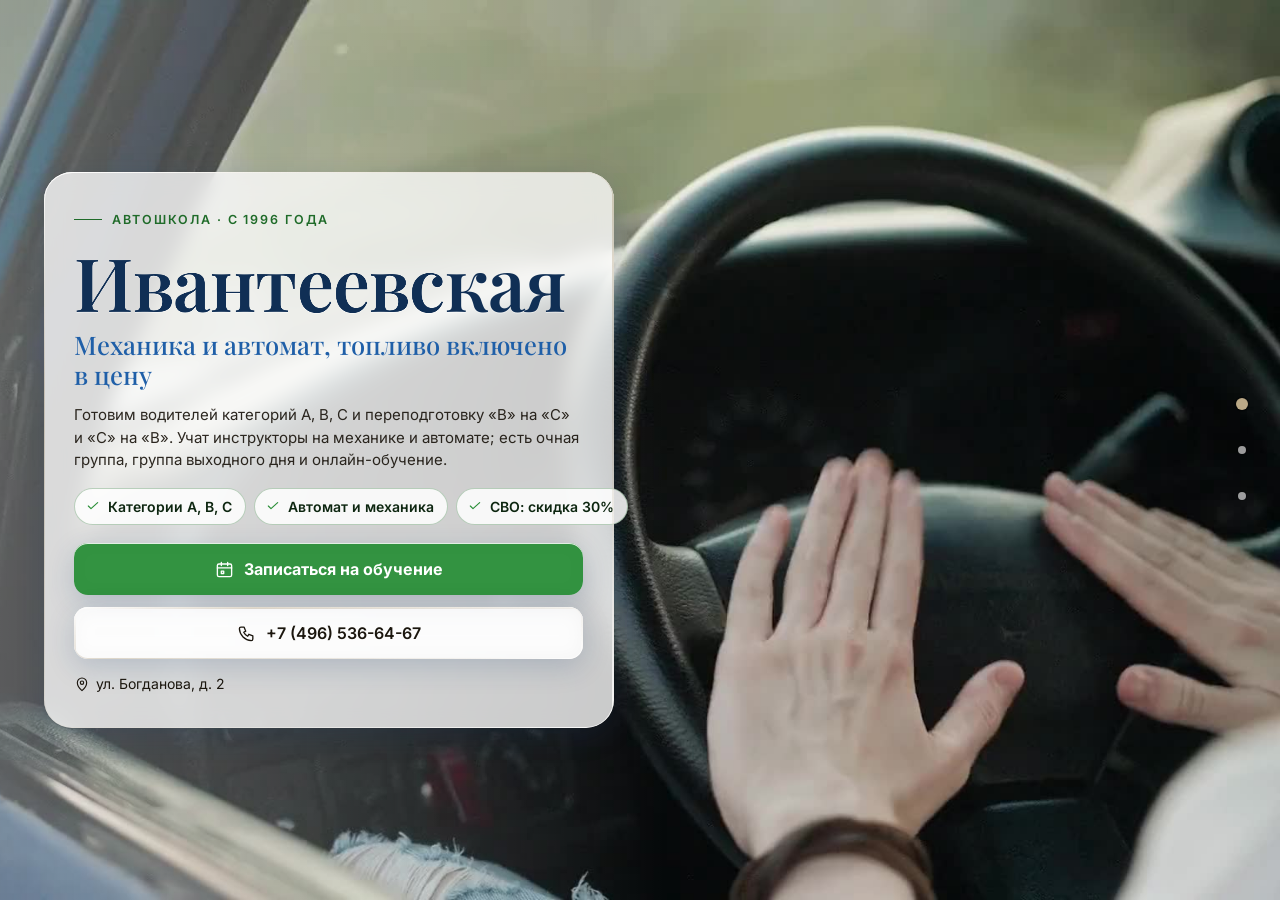
==== commit b17f3fba: "Автошкола: этап 1 — главная, цены, контакты" ====
--- a/index.html
+++ b/index.html
@@ -666,7 +666,7 @@
 <header class="hdr" id="hdr">
   <div class="hdr-in">
     <a class="brand" href="#home" data-go="home" aria-label="Автошкола «Ивантеевская школа ДОСААФ»">
-      <span class="brand-t"><span class="brand-s">Автошкола</span><span class="brand-n">Ивантеевская школа ДОСААФ</span></span>
+      <span class="brand-t"><span class="brand-s">Автошкола</span><span class="brand-n">Ивантеевская</span></span>
     </a>
     <ul class="nav" id="nav"><li><a class="nav-a" href="#home" data-go="home">Главная</a></li><li><a class="nav-a" href="#services" data-go="services">Цены</a></li><li><a class="nav-a" href="#contacts" data-go="contacts">Контакты</a></li><li><a class="nav-a" href="credits.html">О сайте</a></li></ul>
     <div class="hdr-tools">
@@ -843,7 +843,7 @@
 </div>
 
 
-<script>window.SITE = {"hours_known": true, "slug": "ivanteevskaya-shkola-dosaaf", "lang": "ru", "langs": ["ru"], "base": "", "name": "Автошкола «Ивантеевская школа ДОСААФ»", "name_ru": "Автошкола «Ивантеевская школа ДОСААФ»", "short_name": "Ивантеевская школа ДОСААФ", "url": "", "form_to": "dosaaf.iv@gmail.com", "hours": {"mon": "08:00–20:00", "tue": "08:00–20:00", "wed": "08:00–20:00", "thu": "08:00–20:00", "fri": "08:00–20:00", "sat": "08:00–15:00", "sun": "выходной", "noappt": []}, "phones": ["+7 (496) 536-64-67"], "email": "dosaaf.iv@gmail.com", "lat": 55.9690774, "lon": 37.9555345, "i18n": {"ru": {"_name": "Русский", "_flag": "RU", "nav_home": "Главная", "nav_services": "Обучение и цены", "nav_about": "Об автошколе", "nav_how": "Поступление", "nav_reviews": "Отзывы", "nav_faq": "Вопросы", "nav_contacts": "Контакты", "nav_book": "Записаться", "theme_toggle": "Тёмная / светлая тема", "lang_label": "Язык", "btn_book": "Записаться на обучение", "btn_services": "Все услуги", "status_open": "Открыто сейчас", "status_closed": "Сейчас закрыто", "status_until": "до {t}", "status_opens": "откроется {d} в {t}", "status_today": "сегодня", "status_tomorrow": "завтра", "badge_reviews": "Отзывы на Яндекс.Картах", "badge_hint": "Открыть отзывы на Яндекс.Картах", "contacts_kicker": "Контакты", "contacts_title": "Как нас найти", "lbl_address": "Адрес", "lbl_metro": "Метро", "lbl_phone": "Телефоны", "lbl_email": "Почта", "lbl_hours": "Часы приёма", "lbl_payment": "Оплата", "btn_route": "Проложить маршрут", "btn_map": "Открыть на Яндекс.Картах", "hours_mf": "Пн–Пт", "hours_sat": "Сб", "hours_sun": "Вс", "form_title": "Записаться на приём", "form_desc": "Заполните форму — откроется ваш почтовый клиент с готовым письмом. Или позвоните +7 (496) 536-64-67.", "f_name": "Ваше имя", "f_phone": "Телефон", "f_lang": "Язык обращения", "f_service": "Направление", "f_service_ph": "Выберите направление", "f_time": "Удобное время", "f_time_ph": "Например: вторник после 15:00", "f_comment": "Комментарий", "f_comment_ph": "Кратко опишите задачу", "f_submit": "Отправить заявку", "f_note": "Нажимая кнопку, вы открываете письмо в своём почтовом приложении — проверьте и отправьте его.", "f_err_name": "Укажите имя", "f_err_phone": "Укажите телефон в формате +7 …", "f_err_service": "Выберите услугу", "f_sent": "Письмо сформировано и открыто в почтовой программе. Если оно не открылось (например, на телефоне нет почты) — скопируйте адрес и напишите нам вручную или позвоните +7 (496) 536-64-67.", "mail_subject": "Запись на обучение — автошкола «Ивантеевская школа ДОСААФ»", "mail_intro": "Заявка на обучение с сайта автошколы «Ивантеевская школа ДОСААФ»", "bar_route": "Маршрут", "bar_call": "Позвонить", "bar_write": "Написать", "bar_book": "Записаться", "bar_hours": "Часы", "bar_tg": "Telegram", "bar_mail": "Почта", "hm_title": "Часы работы", "hm_today": "сегодня", "hm_closed": "выходной", "hm_outside": "Вне часов работы", "hm_outside_text": "Оставьте заявку на сайте или напишите на почту — ответим, когда откроемся.", "day_mon": "Понедельник", "day_tue": "Вторник", "day_wed": "Среда", "day_thu": "Четверг", "day_fri": "Пятница", "day_sat": "Суббота", "day_sun": "Воскресенье", "modal_close": "Закрыть", "metro_prefix": "м. ", "aria_menu": "Меню", "aria_sections": "Разделы", "aria_quick": "Быстрые действия", "lang_switch": "Языки сайта", "mail_lbl_notary": "Автошкола", "mail_lbl_name": "Имя", "mail_lbl_phone": "Телефон", "mail_lbl_lang": "Язык", "mail_lbl_service": "Категория", "mail_lbl_time": "Удобное время", "mail_lbl_comment": "Комментарий", "mail_lbl_site": "Сайт", "lbl_messengers": "Мы на связи", "status_docs_last": "приём документов до {t}", "status_docs_over": "приём документов на сегодня закончен", "a11y_bigger": "Крупнее", "a11y_smaller": "Мельче", "a11y_contrast": "Для слабовидящих", "book_pick_title": "Как удобнее записаться?", "book_mail": "Написать на почту", "hours_line": "Пн 10:00–17:00; Вт 11:00–18:00; Ср — нет приёма; Чт 10:00–17:00; Пт 10:00–17:00; Сб, Вс — выходной", "hm_noappt": "нет приёма", "pay_cash": "Наличные", "pay_card": "Банковские карты", "cb_btn": "Заказать обратный звонок", "cb_title": "Заказать обратный звонок", "cb_sub": "Оставьте номер — откроется письмо в автошколу с просьбой перезвонить.", "cb_back": "Назад", "f_email": "Почта", "f_optional": "необязательно", "f_err_email": "Проверьте адрес почты", "cb_service": "Какое обучение нужно", "cb_service_ph": "Выберите направление", "cb_service_other": "Пока не знаю", "cb_time": "Удобное время для звонка", "cb_time_ph": "Например: завтра после 15:00", "cb_submit": "Заказать звонок", "cb_note": "Нажимая кнопку, вы открываете письмо в своём почтовом приложении — проверьте и отправьте его.", "cb_sent": "Письмо сформировано и открыто в почтовой программе. Если оно не открылось (например, на телефоне нет почты) — скопируйте адрес и напишите нам вручную или позвоните +7 (496) 536-64-67.", "mail_cb_subject": "Просьба перезвонить — автошкола «Ивантеевская школа ДОСААФ»", "mail_cb_intro": "Прошу перезвонить мне", "mail_cb_about": "по вопросу", "mail_cb_time": "Удобное время для звонка", "mail_lbl_email": "Почта", "mail_modal_title": "Написать на почту", "mail_modal_sub": "Заполните форму — откроется ваша почтовая программа с готовым письмом в автошколу.", "mail_addr_lbl": "Адрес для писем", "mail_copy": "Скопировать адрес", "mail_copied": "Адрес скопирован", "tel_title": "Позвонить", "tel_sub": "Звоните в часы приёма — ответим на вопросы и запишем на приём.", "phone_common": "учебная часть", "cat_B": "Категория B", "cat_IND": "Индивидуальное обучение", "cat_KID": "Детская автошкола", "cat_KAP": "Контраварийная подготовка", "cat_ADP": "Адаптация к своему автомобилю", "nav_docs": "Документы", "nav_team": "Преподаватели", "nav_admit": "Документы для поступления", "nav_more": "Отзывы и документы"}}, "svc": {}, "cats": [{"id": "B", "icon": "plus", "items": []}, {"id": "IND", "icon": "plus", "items": []}, {"id": "KID", "icon": "plus", "items": []}, {"id": "KAP", "icon": "plus", "items": []}, {"id": "ADP", "icon": "plus", "items": []}]};</script>
+<script>window.SITE = {"hours_known": true, "slug": "ivanteevskaya-shkola-dosaaf", "lang": "ru", "langs": ["ru"], "base": "", "name": "Автошкола «Ивантеевская школа ДОСААФ»", "name_ru": "Автошкола «Ивантеевская школа ДОСААФ»", "short_name": "Ивантеевская", "url": "", "form_to": "dosaaf.iv@gmail.com", "hours": {"mon": "08:00–20:00", "tue": "08:00–20:00", "wed": "08:00–20:00", "thu": "08:00–20:00", "fri": "08:00–20:00", "sat": "08:00–15:00", "sun": "выходной", "noappt": []}, "phones": ["+7 (496) 536-64-67"], "email": "dosaaf.iv@gmail.com", "lat": 55.9690774, "lon": 37.9555345, "i18n": {"ru": {"_name": "Русский", "_flag": "RU", "nav_home": "Главная", "nav_services": "Обучение и цены", "nav_about": "Об автошколе", "nav_how": "Поступление", "nav_reviews": "Отзывы", "nav_faq": "Вопросы", "nav_contacts": "Контакты", "nav_book": "Записаться", "theme_toggle": "Тёмная / светлая тема", "lang_label": "Язык", "btn_book": "Записаться на обучение", "btn_services": "Все услуги", "status_open": "Открыто сейчас", "status_closed": "Сейчас закрыто", "status_until": "до {t}", "status_opens": "откроется {d} в {t}", "status_today": "сегодня", "status_tomorrow": "завтра", "badge_reviews": "Отзывы на Яндекс.Картах", "badge_hint": "Открыть отзывы на Яндекс.Картах", "contacts_kicker": "Контакты", "contacts_title": "Как нас найти", "lbl_address": "Адрес", "lbl_metro": "Метро", "lbl_phone": "Телефоны", "lbl_email": "Почта", "lbl_hours": "Часы приёма", "lbl_payment": "Оплата", "btn_route": "Проложить маршрут", "btn_map": "Открыть на Яндекс.Картах", "hours_mf": "Пн–Пт", "hours_sat": "Сб", "hours_sun": "Вс", "form_title": "Записаться на приём", "form_desc": "Заполните форму — откроется ваш почтовый клиент с готовым письмом. Или позвоните +7 (496) 536-64-67.", "f_name": "Ваше имя", "f_phone": "Телефон", "f_lang": "Язык обращения", "f_service": "Направление", "f_service_ph": "Выберите направление", "f_time": "Удобное время", "f_time_ph": "Например: вторник после 15:00", "f_comment": "Комментарий", "f_comment_ph": "Кратко опишите задачу", "f_submit": "Отправить заявку", "f_note": "Нажимая кнопку, вы открываете письмо в своём почтовом приложении — проверьте и отправьте его.", "f_err_name": "Укажите имя", "f_err_phone": "Укажите телефон в формате +7 …", "f_err_service": "Выберите услугу", "f_sent": "Письмо сформировано и открыто в почтовой программе. Если оно не открылось (например, на телефоне нет почты) — скопируйте адрес и напишите нам вручную или позвоните +7 (496) 536-64-67.", "mail_subject": "Запись на обучение — автошкола «Ивантеевская школа ДОСААФ»", "mail_intro": "Заявка на обучение с сайта автошколы «Ивантеевская школа ДОСААФ»", "bar_route": "Маршрут", "bar_call": "Позвонить", "bar_write": "Написать", "bar_book": "Записаться", "bar_hours": "Часы", "bar_tg": "Telegram", "bar_mail": "Почта", "hm_title": "Часы работы", "hm_today": "сегодня", "hm_closed": "выходной", "hm_outside": "Вне часов работы", "hm_outside_text": "Оставьте заявку на сайте или напишите на почту — ответим, когда откроемся.", "day_mon": "Понедельник", "day_tue": "Вторник", "day_wed": "Среда", "day_thu": "Четверг", "day_fri": "Пятница", "day_sat": "Суббота", "day_sun": "Воскресенье", "modal_close": "Закрыть", "metro_prefix": "м. ", "aria_menu": "Меню", "aria_sections": "Разделы", "aria_quick": "Быстрые действия", "lang_switch": "Языки сайта", "mail_lbl_notary": "Автошкола", "mail_lbl_name": "Имя", "mail_lbl_phone": "Телефон", "mail_lbl_lang": "Язык", "mail_lbl_service": "Категория", "mail_lbl_time": "Удобное время", "mail_lbl_comment": "Комментарий", "mail_lbl_site": "Сайт", "lbl_messengers": "Мы на связи", "status_docs_last": "приём документов до {t}", "status_docs_over": "приём документов на сегодня закончен", "a11y_bigger": "Крупнее", "a11y_smaller": "Мельче", "a11y_contrast": "Для слабовидящих", "book_pick_title": "Как удобнее записаться?", "book_mail": "Написать на почту", "hours_line": "Пн 10:00–17:00; Вт 11:00–18:00; Ср — нет приёма; Чт 10:00–17:00; Пт 10:00–17:00; Сб, Вс — выходной", "hm_noappt": "нет приёма", "pay_cash": "Наличные", "pay_card": "Банковские карты", "cb_btn": "Заказать обратный звонок", "cb_title": "Заказать обратный звонок", "cb_sub": "Оставьте номер — откроется письмо в автошколу с просьбой перезвонить.", "cb_back": "Назад", "f_email": "Почта", "f_optional": "необязательно", "f_err_email": "Проверьте адрес почты", "cb_service": "Какое обучение нужно", "cb_service_ph": "Выберите направление", "cb_service_other": "Пока не знаю", "cb_time": "Удобное время для звонка", "cb_time_ph": "Например: завтра после 15:00", "cb_submit": "Заказать звонок", "cb_note": "Нажимая кнопку, вы открываете письмо в своём почтовом приложении — проверьте и отправьте его.", "cb_sent": "Письмо сформировано и открыто в почтовой программе. Если оно не открылось (например, на телефоне нет почты) — скопируйте адрес и напишите нам вручную или позвоните +7 (496) 536-64-67.", "mail_cb_subject": "Просьба перезвонить — автошкола «Ивантеевская школа ДОСААФ»", "mail_cb_intro": "Прошу перезвонить мне", "mail_cb_about": "по вопросу", "mail_cb_time": "Удобное время для звонка", "mail_lbl_email": "Почта", "mail_modal_title": "Написать на почту", "mail_modal_sub": "Заполните форму — откроется ваша почтовая программа с готовым письмом в автошколу.", "mail_addr_lbl": "Адрес для писем", "mail_copy": "Скопировать адрес", "mail_copied": "Адрес скопирован", "tel_title": "Позвонить", "tel_sub": "Звоните в часы приёма — ответим на вопросы и запишем на приём.", "phone_common": "учебная часть", "cat_B": "Категория B", "cat_IND": "Индивидуальное обучение", "cat_KID": "Детская автошкола", "cat_KAP": "Контраварийная подготовка", "cat_ADP": "Адаптация к своему автомобилю", "nav_docs": "Документы", "nav_team": "Преподаватели", "nav_admit": "Документы для поступления", "nav_more": "Отзывы и документы"}}, "svc": {}, "cats": [{"id": "B", "icon": "plus", "items": []}, {"id": "IND", "icon": "plus", "items": []}, {"id": "KID", "icon": "plus", "items": []}, {"id": "KAP", "icon": "plus", "items": []}, {"id": "ADP", "icon": "plus", "items": []}]};</script>
 <script>
 /* Notary site engine: full-page scroller, i18n, theme, menus, modals, hours status, form. No dependencies. */
 (function () {
